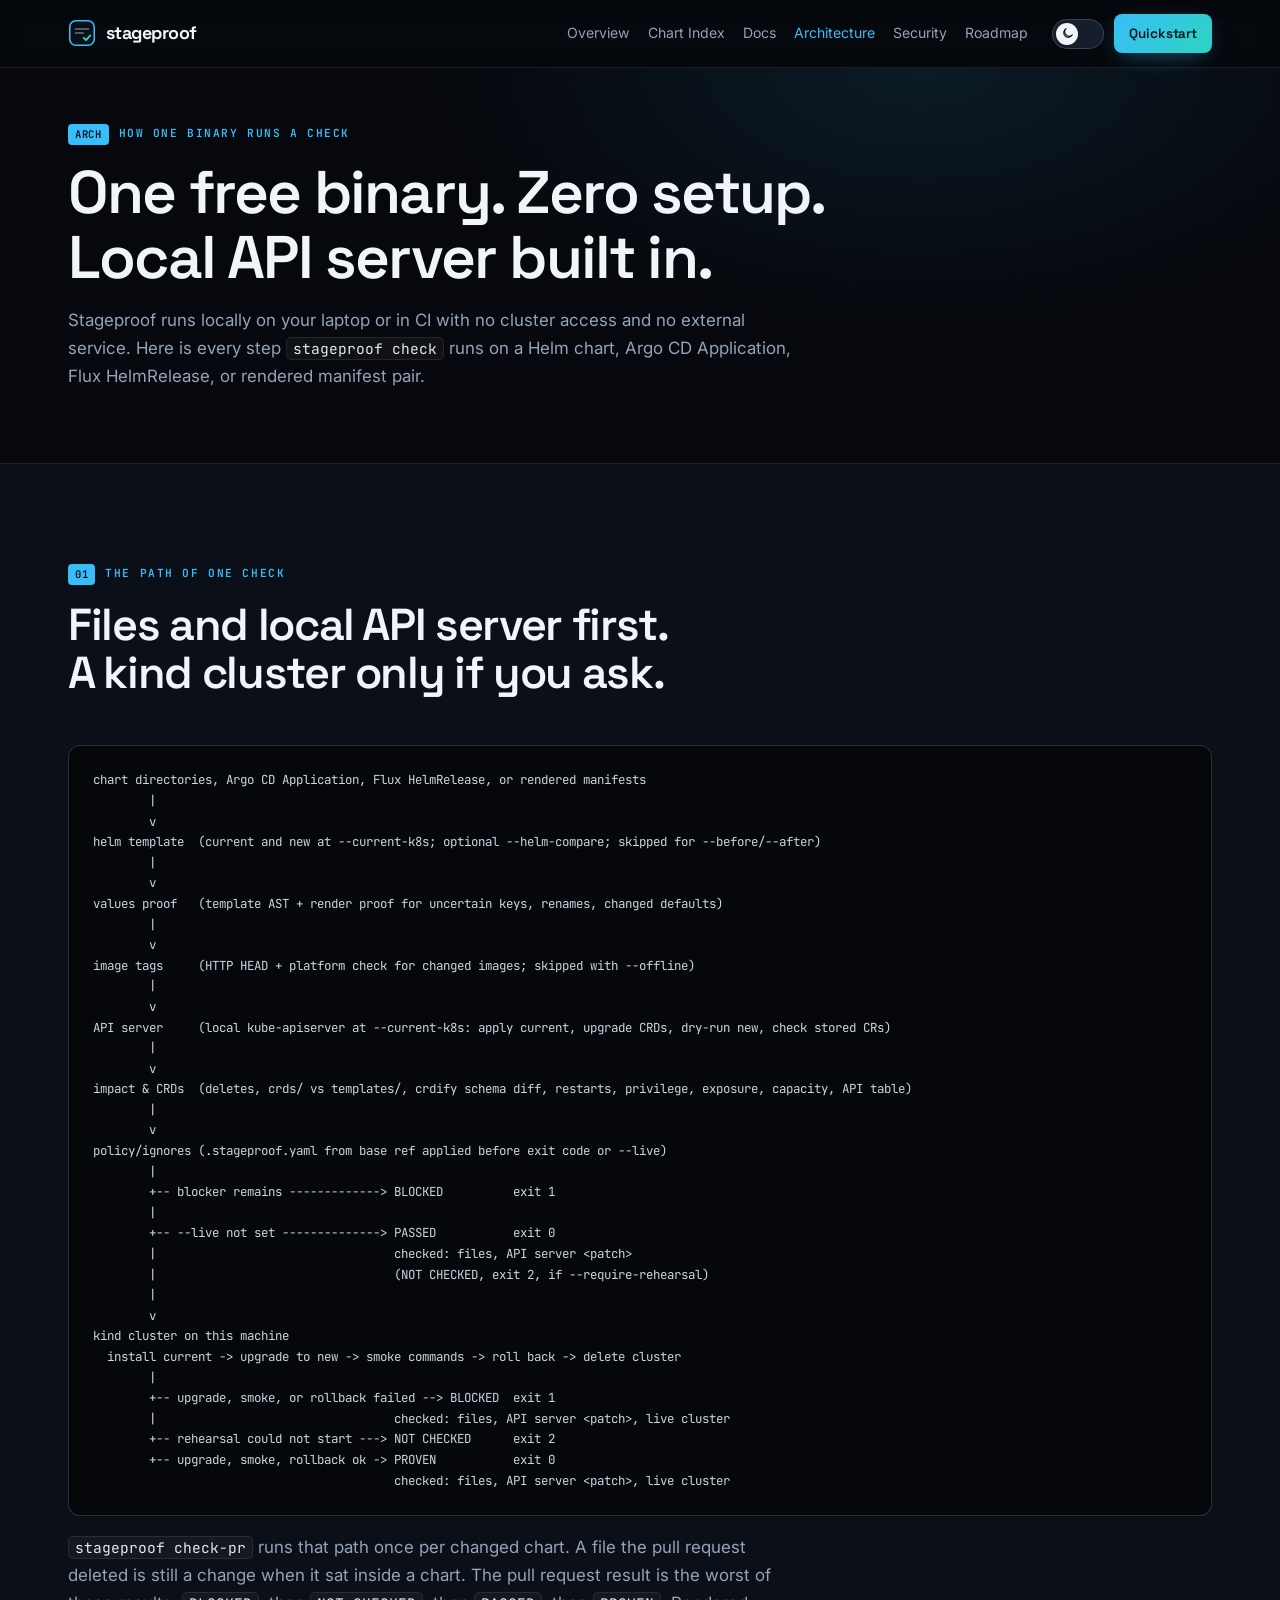
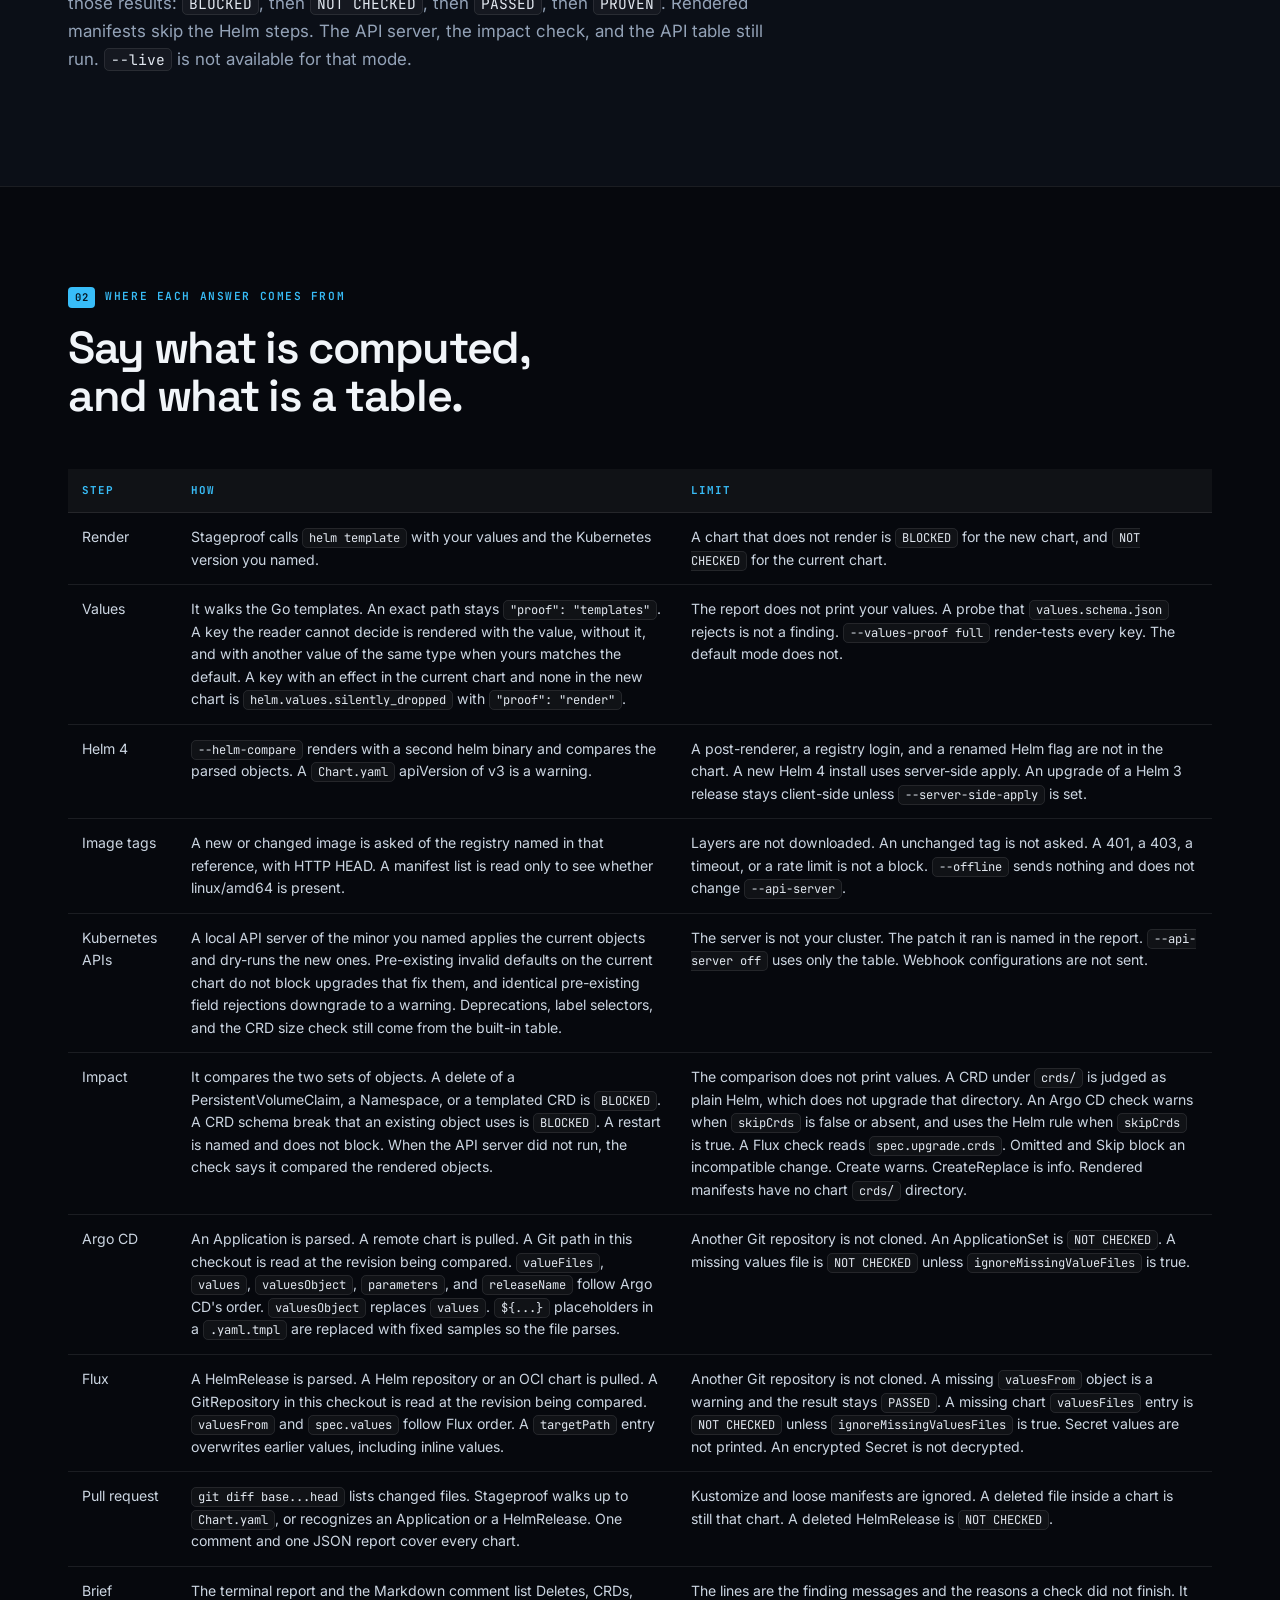
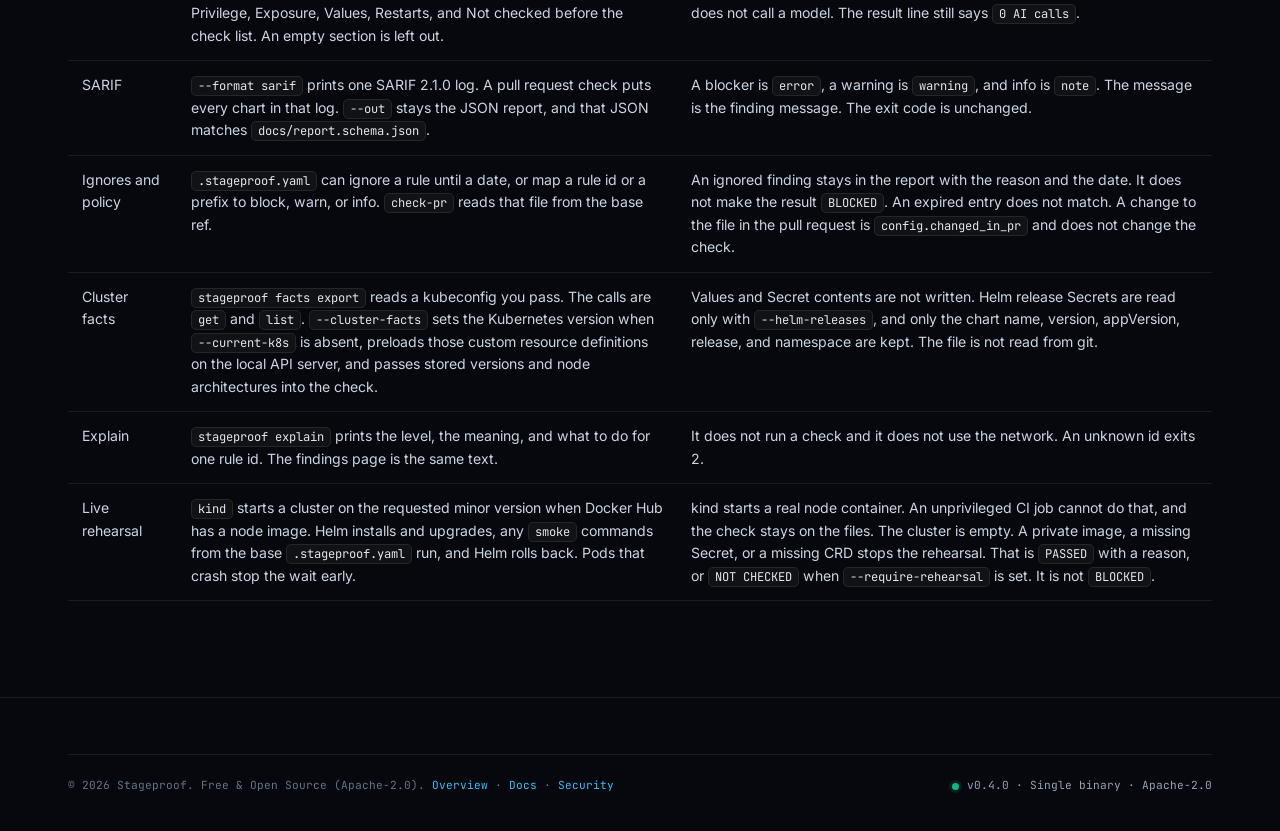
==== web/architecture.html @ c1d5deb3 "Rewrite README and website around single-binary zero-setup quickstart" ====
<!doctype html>
<html lang="en">
<head>
  <meta charset="utf-8" />
  <script>try{if(localStorage.getItem("stageproof-theme")==="light")document.documentElement.setAttribute("data-theme","light")}catch(e){}</script>
  <meta name="viewport" content="width=device-width, initial-scale=1" />
  <title>Architecture - Stageproof</title>
  <meta name="description" content="How the Stageproof CLI checks Helm charts, Argo CD Applications, Flux HelmReleases, and rendered Kubernetes manifests: render, values proof, image tags, local API server proof, impact diff, and optional kind rehearsal." />
  <meta name="theme-color" content="#06080D" />
  <link rel="icon" href="data:image/svg+xml,%3Csvg xmlns='http://www.w3.org/2000/svg' viewBox='0 0 32 32'%3E%3Crect width='32' height='32' rx='7' fill='%2306080D' stroke='%2338BDF8' stroke-width='2'/%3E%3Cpath d='M9 11h14M9 21h8' stroke='%2364748B' stroke-width='2' stroke-linecap='round'/%3E%3Cpath d='M18.5 21l2.5 2.5L25.5 18' fill='none' stroke='%232DD4BF' stroke-width='2.4' stroke-linecap='round' stroke-linejoin='round'/%3E%3C/svg%3E" />
  <link rel="preconnect" href="https://fonts.googleapis.com" />
  <link rel="preconnect" href="https://fonts.gstatic.com" crossorigin />
  <link href="https://fonts.googleapis.com/css2?family=Inter:wght@400;500;600;700&family=JetBrains+Mono:wght@400;500;600;700&family=Space+Grotesk:wght@500;600;700&display=swap" rel="stylesheet" />
  <link rel="stylesheet" href="assets/styles.css?v=19" />
  <script src="assets/app.js?v=19" defer></script>
</head>
<body>
  <a class="skip" href="#main">Skip to content</a>
  <header class="nav">
    <div class="wrap nav-inner">
      <a class="brand" href="index.html">
        <svg class="brand-mark" viewBox="0 0 32 32" fill="none" aria-hidden="true">
          <rect x="2" y="2" width="28" height="28" rx="7" fill="#0B0F17" stroke="#38BDF8" stroke-width="1.8"/>
          <path d="M8.5 11.5h15M8.5 16h9" stroke="#64748B" stroke-width="1.8" stroke-linecap="round"/>
          <path d="M18 21.5l2.6 2.6 4.9-5.3" stroke="#2DD4BF" stroke-width="2.2" stroke-linecap="round" stroke-linejoin="round"/>
        </svg>
        <span class="brand-word">stageproof</span>
      </a>
      <nav class="nav-links" id="nav-links" aria-label="Primary">
        <a href="index.html">Overview</a>
        <a href="https://stageproof.github.io/index/">Chart Index</a>
        <a href="docs.html">Docs</a>
        <a href="architecture.html" class="active">Architecture</a>
        <a href="security.html">Security</a>
        <a href="roadmap.html">Roadmap</a>
      </nav>
      <div class="nav-cta">
        <button class="theme-toggle" id="theme-toggle" type="button" aria-pressed="false" aria-label="Switch to light theme">
          <span class="theme-toggle-thumb" aria-hidden="true">
            <svg class="theme-icon-moon" viewBox="0 0 24 24" fill="none" stroke="currentColor" stroke-width="2" stroke-linecap="round" stroke-linejoin="round"><path d="M21 14.5A8.5 8.5 0 1 1 9.5 3 7 7 0 0 0 21 14.5z"/></svg>
            <svg class="theme-icon-sun" viewBox="0 0 24 24" fill="none" stroke="currentColor" stroke-width="2" stroke-linecap="round"><circle cx="12" cy="12" r="4"/><path d="M12 2v2M12 20v2M4.9 4.9l1.4 1.4M17.7 17.7l1.4 1.4M2 12h2M20 12h2M4.9 19.1l1.4-1.4M17.7 6.3l1.4-1.4"/></svg>
          </span>
        </button>
        <a class="btn btn-primary btn-sm" href="docs.html#first-check">Quickstart</a>
      </div>
      <button class="nav-toggle" id="nav-toggle" type="button" aria-expanded="false" aria-controls="nav-links" aria-label="Toggle navigation">Menu</button>
    </div>
  </header>

  <main id="main">
    <section class="sub-hero">
      <div class="wrap">
        <p class="kicker"><span class="kicker-num">ARCH</span> How one binary runs a check</p>
        <h1>One free binary. Zero setup. Local API server built in.</h1>
        <p class="sec-lede">Stageproof runs locally on your laptop or in CI with no cluster access and no external service. Here is every step <code>stageproof check</code> runs on a Helm chart, Argo CD Application, Flux HelmRelease, or rendered manifest pair.</p>
      </div>
    </section>

    <section class="sec sec-alt">
      <div class="wrap">
        <div class="sec-head">
          <p class="kicker"><span class="kicker-num">01</span> The path of one check</p>
          <h2>Files and local API server first. A kind cluster only if you ask.</h2>
        </div>
        <div class="diagram-box">
          <pre style="margin:0;font-family:var(--mono);font-size:0.78rem;line-height:1.65;color:var(--text-2);">chart directories, Argo CD Application, Flux HelmRelease, or rendered manifests
        |
        v
helm template  (current and new at --current-k8s; optional --helm-compare; skipped for --before/--after)
        |
        v
values proof   (template AST + render proof for uncertain keys, renames, changed defaults)
        |
        v
image tags     (HTTP HEAD + platform check for changed images; skipped with --offline)
        |
        v
API server     (local kube-apiserver at --current-k8s: apply current, upgrade CRDs, dry-run new, check stored CRs)
        |
        v
impact &amp; CRDs  (deletes, crds/ vs templates/, crdify schema diff, restarts, privilege, exposure, capacity, API table)
        |
        v
policy/ignores (.stageproof.yaml from base ref applied before exit code or --live)
        |
        +-- blocker remains -------------> BLOCKED          exit 1
        |
        +-- --live not set --------------> PASSED           exit 0
        |                                  checked: files, API server &lt;patch&gt;
        |                                  (NOT CHECKED, exit 2, if --require-rehearsal)
        |
        v
kind cluster on this machine
  install current -> upgrade to new -> smoke commands -> roll back -> delete cluster
        |
        +-- upgrade, smoke, or rollback failed --> BLOCKED  exit 1
        |                                  checked: files, API server &lt;patch&gt;, live cluster
        +-- rehearsal could not start ---> NOT CHECKED      exit 2
        +-- upgrade, smoke, rollback ok -> PROVEN           exit 0
                                           checked: files, API server &lt;patch&gt;, live cluster</pre>
        </div>
        <p class="sec-lede" style="margin-top:18px;"><code>stageproof check-pr</code> runs that path once per changed chart. A file the pull request deleted is still a change when it sat inside a chart. The pull request result is the worst of those results: <code>BLOCKED</code>, then <code>NOT CHECKED</code>, then <code>PASSED</code>, then <code>PROVEN</code>. Rendered manifests skip the Helm steps. The API server, the impact check, and the API table still run. <code>--live</code> is not available for that mode.</p>
      </div>
    </section>

    <section class="sec">
      <div class="wrap">
        <div class="sec-head">
          <p class="kicker"><span class="kicker-num">02</span> Where each answer comes from</p>
          <h2>Say what is computed, and what is a table.</h2>
        </div>
        <table class="spec-table">
          <thead>
            <tr><th>Step</th><th>How</th><th>Limit</th></tr>
          </thead>
          <tbody>
            <tr>
              <td>Render</td>
              <td>Stageproof calls <code>helm template</code> with your values and the Kubernetes version you named.</td>
              <td>A chart that does not render is <code>BLOCKED</code> for the new chart, and <code>NOT CHECKED</code> for the current chart.</td>
            </tr>
            <tr>
              <td>Values</td>
              <td>It walks the Go templates. An exact path stays <code>"proof": "templates"</code>. A key the reader cannot decide is rendered with the value, without it, and with another value of the same type when yours matches the default. A key with an effect in the current chart and none in the new chart is <code>helm.values.silently_dropped</code> with <code>"proof": "render"</code>.</td>
              <td>The report does not print your values. A probe that <code>values.schema.json</code> rejects is not a finding. <code>--values-proof full</code> render-tests every key. The default mode does not.</td>
            </tr>
            <tr>
              <td>Helm 4</td>
              <td><code>--helm-compare</code> renders with a second helm binary and compares the parsed objects. A <code>Chart.yaml</code> apiVersion of v3 is a warning.</td>
              <td>A post-renderer, a registry login, and a renamed Helm flag are not in the chart. A new Helm 4 install uses server-side apply. An upgrade of a Helm 3 release stays client-side unless <code>--server-side-apply</code> is set.</td>
            </tr>
            <tr>
              <td>Image tags</td>
              <td>A new or changed image is asked of the registry named in that reference, with HTTP HEAD. A manifest list is read only to see whether linux/amd64 is present.</td>
              <td>Layers are not downloaded. An unchanged tag is not asked. A 401, a 403, a timeout, or a rate limit is not a block. <code>--offline</code> sends nothing and does not change <code>--api-server</code>.</td>
            </tr>
            <tr>
              <td>Kubernetes APIs</td>
              <td>A local API server of the minor you named applies the current objects and dry-runs the new ones. Pre-existing invalid defaults on the current chart do not block upgrades that fix them, and identical pre-existing field rejections downgrade to a warning. Deprecations, label selectors, and the CRD size check still come from the built-in table.</td>
              <td>The server is not your cluster. The patch it ran is named in the report. <code>--api-server off</code> uses only the table. Webhook configurations are not sent.</td>
            </tr>
            <tr>
              <td>Impact</td>
              <td>It compares the two sets of objects. A delete of a PersistentVolumeClaim, a Namespace, or a templated CRD is <code>BLOCKED</code>. A CRD schema break that an existing object uses is <code>BLOCKED</code>. A restart is named and does not block. When the API server did not run, the check says it compared the rendered objects.</td>
              <td>The comparison does not print values. A CRD under <code>crds/</code> is judged as plain Helm, which does not upgrade that directory. An Argo CD check warns when <code>skipCrds</code> is false or absent, and uses the Helm rule when <code>skipCrds</code> is true. A Flux check reads <code>spec.upgrade.crds</code>. Omitted and Skip block an incompatible change. Create warns. CreateReplace is info. Rendered manifests have no chart <code>crds/</code> directory.</td>
            </tr>
            <tr>
              <td>Argo CD</td>
              <td>An Application is parsed. A remote chart is pulled. A Git path in this checkout is read at the revision being compared. <code>valueFiles</code>, <code>values</code>, <code>valuesObject</code>, <code>parameters</code>, and <code>releaseName</code> follow Argo CD's order. <code>valuesObject</code> replaces <code>values</code>. <code>${...}</code> placeholders in a <code>.yaml.tmpl</code> are replaced with fixed samples so the file parses.</td>
              <td>Another Git repository is not cloned. An ApplicationSet is <code>NOT CHECKED</code>. A missing values file is <code>NOT CHECKED</code> unless <code>ignoreMissingValueFiles</code> is true.</td>
            </tr>
            <tr>
              <td>Flux</td>
              <td>A HelmRelease is parsed. A Helm repository or an OCI chart is pulled. A GitRepository in this checkout is read at the revision being compared. <code>valuesFrom</code> and <code>spec.values</code> follow Flux order. A <code>targetPath</code> entry overwrites earlier values, including inline values.</td>
              <td>Another Git repository is not cloned. A missing <code>valuesFrom</code> object is a warning and the result stays <code>PASSED</code>. A missing chart <code>valuesFiles</code> entry is <code>NOT CHECKED</code> unless <code>ignoreMissingValuesFiles</code> is true. Secret values are not printed. An encrypted Secret is not decrypted.</td>
            </tr>
            <tr>
              <td>Pull request</td>
              <td><code>git diff base...head</code> lists changed files. Stageproof walks up to <code>Chart.yaml</code>, or recognizes an Application or a HelmRelease. One comment and one JSON report cover every chart.</td>
              <td>Kustomize and loose manifests are ignored. A deleted file inside a chart is still that chart. A deleted HelmRelease is <code>NOT CHECKED</code>.</td>
            </tr>
            <tr>
              <td>Brief</td>
              <td>The terminal report and the Markdown comment list Deletes, CRDs, Privilege, Exposure, Values, Restarts, and Not checked before the check list. An empty section is left out.</td>
              <td>The lines are the finding messages and the reasons a check did not finish. It does not call a model. The result line still says <code>0 AI calls</code>.</td>
            </tr>
            <tr>
              <td>SARIF</td>
              <td><code>--format sarif</code> prints one SARIF 2.1.0 log. A pull request check puts every chart in that log. <code>--out</code> stays the JSON report, and that JSON matches <code>docs/report.schema.json</code>.</td>
              <td>A blocker is <code>error</code>, a warning is <code>warning</code>, and info is <code>note</code>. The message is the finding message. The exit code is unchanged.</td>
            </tr>
            <tr>
              <td>Ignores and policy</td>
              <td><code>.stageproof.yaml</code> can ignore a rule until a date, or map a rule id or a prefix to block, warn, or info. <code>check-pr</code> reads that file from the base ref.</td>
              <td>An ignored finding stays in the report with the reason and the date. It does not make the result <code>BLOCKED</code>. An expired entry does not match. A change to the file in the pull request is <code>config.changed_in_pr</code> and does not change the check.</td>
            </tr>
            <tr>
              <td>Cluster facts</td>
              <td><code>stageproof facts export</code> reads a kubeconfig you pass. The calls are <code>get</code> and <code>list</code>. <code>--cluster-facts</code> sets the Kubernetes version when <code>--current-k8s</code> is absent, preloads those custom resource definitions on the local API server, and passes stored versions and node architectures into the check.</td>
              <td>Values and Secret contents are not written. Helm release Secrets are read only with <code>--helm-releases</code>, and only the chart name, version, appVersion, release, and namespace are kept. The file is not read from git.</td>
            </tr>
            <tr>
              <td>Explain</td>
              <td><code>stageproof explain</code> prints the level, the meaning, and what to do for one rule id. The findings page is the same text.</td>
              <td>It does not run a check and it does not use the network. An unknown id exits 2.</td>
            </tr>
            <tr>
              <td>Live rehearsal</td>
              <td><code>kind</code> starts a cluster on the requested minor version when Docker Hub has a node image. Helm installs and upgrades, any <code>smoke</code> commands from the base <code>.stageproof.yaml</code> run, and Helm rolls back. Pods that crash stop the wait early.</td>
              <td>kind starts a real node container. An unprivileged CI job cannot do that, and the check stays on the files. The cluster is empty. A private image, a missing Secret, or a missing CRD stops the rehearsal. That is <code>PASSED</code> with a reason, or <code>NOT CHECKED</code> when <code>--require-rehearsal</code> is set. It is not <code>BLOCKED</code>.</td>
            </tr>
          </tbody>
        </table>
      </div>
    </section>

  </main>

  <footer class="footer">
    <div class="wrap">
      <div class="footer-bottom">
        <span>© 2026 Stageproof. Free &amp; Open Source (Apache-2.0). <a href="index.html" style="color:var(--accent);">Overview</a> · <a href="docs.html" style="color:var(--accent);">Docs</a> · <a href="security.html" style="color:var(--accent);">Security</a></span>
        <span class="status-pill"><span class="dot-live"></span>v0.4.0 · Single binary · Apache-2.0</span>
      </div>
    </div>
  </footer>
</body>
</html>
---- web/assets/styles.css ----
/* ==========================================================================
   Stageproof design system
   Zero dependencies. High contrast. Immediate initial paint (no opacity:0 trap).
   ========================================================================== */

:root {
  color-scheme: dark;
  --bg:           #06080D;
  --bg-elev:      #0B0F17;
  --surface:      #101622;
  --surface-2:    #161E2E;
  --term-bg:      #05070B;
  --nav-bg:       rgba(6, 8, 13, 0.88);

  --border:       rgba(255, 255, 255, 0.085);
  --border-hi:    rgba(255, 255, 255, 0.16);
  --border-cyan:  rgba(56, 189, 248, 0.38);
  --hover:        rgba(255, 255, 255, 0.03);
  --hover-strong: rgba(255, 255, 255, 0.08);
  --chip-bg:      rgba(255, 255, 255, 0.04);

  --text:         #F1F5F9;
  --text-2:       #CBD5E1;
  --muted:        #94A3B8;
  --dim:          #64748B;
  --code-fg:      #E2E8F0;
  --code-soft:    #CBD5E1;
  --pass-text:    #A7F3D0;
  --fail-text:    #FDA4AF;
  --patch-bg:     #04090A;
  --patch-fg:     #D1FAE5;
  --grad-a:       #E2E8F0;
  --hero-line:    rgba(255, 255, 255, 0.025);
  --paid-end:     #101622;
  --dot:          #263142;
  --scroll:       rgba(255, 255, 255, 0.14);

  --accent:       #38BDF8;
  --accent-2:     #2DD4BF;
  --accent-ink:   #04131D;
  --pill-fg:      #7DD3FC;

  /* Semantic verdicts only */
  --ok:           #10B981;
  --ok-bg:        rgba(16, 185, 129, 0.12);
  --ok-bd:        rgba(16, 185, 129, 0.34);

  --warn:         #F59E0B;
  --warn-bg:      rgba(245, 158, 11, 0.12);
  --warn-bd:      rgba(245, 158, 11, 0.34);

  --bad:          #F43F5E;
  --bad-bg:       rgba(244, 63, 94, 0.12);
  --bad-bd:       rgba(244, 63, 94, 0.36);

  --slate:        #94A3B8;
  --slate-bg:     rgba(148, 163, 184, 0.12);
  --slate-bd:     rgba(148, 163, 184, 0.30);

  --max:          1200px;
  --nav-h:        68px;
  --radius:       12px;
  --radius-sm:    8px;

  --sans: "Space Grotesk", "Inter", ui-sans-serif, system-ui, -apple-system, "Segoe UI", Roboto, sans-serif;
  --body: "Inter", ui-sans-serif, system-ui, -apple-system, "Segoe UI", Roboto, sans-serif;
  --mono: "JetBrains Mono", ui-monospace, SFMono-Regular, Menlo, Monaco, Consolas, monospace;
}

[data-theme="light"] {
  color-scheme: light;
  --bg:           #F4F6F8;
  --bg-elev:      #FFFFFF;
  --surface:      #FFFFFF;
  --surface-2:    #EEF2F6;
  --term-bg:      #F8FAFC;
  --nav-bg:       rgba(255, 255, 255, 0.9);

  --border:       rgba(15, 23, 42, 0.1);
  --border-hi:    rgba(15, 23, 42, 0.16);
  --border-cyan:  rgba(3, 105, 161, 0.4);
  --hover:        rgba(15, 23, 42, 0.04);
  --hover-strong: rgba(15, 23, 42, 0.08);
  --chip-bg:      rgba(15, 23, 42, 0.04);

  --text:         #0F172A;
  --text-2:       #1E293B;
  --muted:        #475569;
  --dim:          #64748B;
  --code-fg:      #0F172A;
  --code-soft:    #334155;
  --pass-text:    #047857;
  --fail-text:    #BE123C;
  --patch-bg:     #F0FDFA;
  --patch-fg:     #134E4A;
  --grad-a:       #0F172A;
  --hero-line:    rgba(15, 23, 42, 0.06);
  --paid-end:     #FFFFFF;
  --dot:          #CBD5E1;
  --scroll:       rgba(15, 23, 42, 0.22);

  --accent:       #0369A1;
  --accent-2:     #0F766E;
  --accent-ink:   #FFFFFF;
  --pill-fg:      #0369A1;

  --ok:           #047857;
  --ok-bg:        rgba(4, 120, 87, 0.1);
  --ok-bd:        rgba(4, 120, 87, 0.28);
  --warn:         #B45309;
  --warn-bg:      rgba(180, 83, 9, 0.1);
  --warn-bd:      rgba(180, 83, 9, 0.3);
  --bad:          #BE123C;
  --bad-bg:       rgba(190, 18, 60, 0.08);
  --bad-bd:       rgba(190, 18, 60, 0.28);
  --slate:        #475569;
  --slate-bg:     rgba(71, 85, 105, 0.08);
  --slate-bd:     rgba(71, 85, 105, 0.22);
}

*, *::before, *::after { box-sizing: border-box; }
html { scroll-behavior: smooth; overflow-x: clip; }
body {
  margin: 0;
  background: var(--bg);
  color: var(--text);
  font-family: var(--body);
  font-size: 16px;
  line-height: 1.6;
  -webkit-font-smoothing: antialiased;
  text-rendering: optimizeLegibility;
  overflow-x: clip;
}

img, svg { display: block; max-width: 100%; }
a { color: inherit; text-decoration: none; }
button, input, select { font: inherit; color: inherit; }
::selection { background: var(--accent); color: var(--accent-ink); }

.wrap { width: 100%; max-width: var(--max); margin: 0 auto; padding: 0 28px; }
section[id], div[id], button, a, input, select, [tabindex] { scroll-margin-top: calc(var(--nav-h) + 24px); }

.skip {
  position: fixed; top: -100px; left: 16px; z-index: 200;
  background: var(--accent); color: var(--accent-ink);
  padding: 10px 16px; border-radius: 8px; font-weight: 600;
}
.skip:focus { top: 14px; }

h1, h2, h3, h4 {
  margin: 0;
  font-family: var(--sans);
  font-weight: 600;
  letter-spacing: -0.03em;
  line-height: 1.08;
}
h1 { font-size: clamp(2.45rem, 4.7vw, 3.85rem); text-wrap: balance; }
h2 { font-size: clamp(1.9rem, 3.5vw, 2.85rem); text-wrap: balance; }
h3 { font-size: 1.15rem; letter-spacing: -0.02em; line-height: 1.3; }
p { margin: 0 0 1rem; }

/* No ligatures in code: "--flag" must not render as a long dash, "->" not as an arrow. */
code, pre, kbd { font-variant-ligatures: none; font-feature-settings: "liga" 0, "calt" 0; }

code {
  font-family: var(--mono);
  font-size: 0.86em;
  background: var(--chip-bg);
  border: 1px solid var(--border);
  padding: 1px 6px;
  border-radius: 5px;
  color: var(--code-fg);
}

/* ---------------- Buttons ---------------- */
.btn {
  display: inline-flex; align-items: center; justify-content: center; gap: 8px;
  padding: 12px 20px; border-radius: var(--radius-sm);
  font-family: var(--sans); font-weight: 600; font-size: 0.92rem; letter-spacing: -0.01em;
  border: 1px solid transparent; cursor: pointer;
  transition: transform 0.15s ease, background 0.15s ease, border-color 0.15s ease, box-shadow 0.15s ease;
}
.btn:active { transform: translateY(0); }
.btn:focus-visible { outline: 2px solid var(--accent); outline-offset: 2px; }

.btn-primary {
  background: linear-gradient(135deg, var(--accent), var(--accent-2));
  color: var(--accent-ink);
  box-shadow: 0 6px 24px -8px rgba(56, 189, 248, 0.55);
}
.btn-primary:hover { transform: translateY(-1px); filter: brightness(1.07); }

.btn-ghost {
  background: var(--hover);
  color: var(--text);
  border-color: var(--border-hi);
}
.btn-ghost:hover { background: var(--hover-strong); border-color: var(--border-hi); transform: translateY(-1px); }

.btn-sm { padding: 8px 14px; font-size: 0.84rem; }
.btn-block { width: 100%; }

/* ---------------- Nav ---------------- */
.nav {
  position: sticky; top: 0; z-index: 100; height: var(--nav-h);
  background: var(--nav-bg);
  backdrop-filter: blur(14px);
  -webkit-backdrop-filter: blur(14px);
  border-bottom: 1px solid var(--border);
}
.nav-inner { height: 100%; display: flex; align-items: center; gap: 16px; min-width: 0; flex-wrap: nowrap; }
.brand { display: inline-flex; align-items: center; gap: 10px; flex-shrink: 0; }
.brand-mark { width: 28px; height: 28px; }
.brand-word { font-family: var(--sans); font-weight: 700; font-size: 1.12rem; letter-spacing: -0.03em; }
.brand-pill {
  font-family: var(--mono); font-size: 0.62rem; letter-spacing: 0.08em; text-transform: uppercase;
  color: var(--accent); background: rgba(56, 189, 248, 0.1); border: 1px solid rgba(56, 189, 248, 0.28);
  padding: 2px 8px; border-radius: 999px;
}

.nav-links { display: flex; align-items: center; gap: 18px; margin-left: auto; min-width: 0; }
.nav-links a { font-size: 0.88rem; color: var(--muted); transition: color 0.15s ease; white-space: nowrap; }
.nav-links a:hover, .nav-links a.active { color: var(--text); }
.nav-links a.active { color: var(--accent); }
.nav-cta { display: flex; align-items: center; gap: 10px; flex-shrink: 0; margin-left: 8px; }
.nav-cta .btn { white-space: nowrap; }

.theme-toggle {
  width: 52px; height: 30px; padding: 0; flex-shrink: 0;
  border-radius: 999px; border: 1px solid var(--border-hi);
  background: var(--surface-2); position: relative; cursor: pointer;
}
.theme-toggle:focus-visible { outline: 2px solid var(--accent); outline-offset: 2px; }
.theme-toggle-thumb {
  position: absolute; top: 3px; left: 3px; width: 22px; height: 22px;
  border-radius: 50%; background: var(--text); color: var(--bg);
  display: grid; place-items: center;
  transition: transform 0.2s ease;
}
[data-theme="light"] .theme-toggle-thumb { transform: translateX(22px); }
.theme-toggle svg { width: 13px; height: 13px; }
.theme-toggle .theme-icon-moon { display: block; }
.theme-toggle .theme-icon-sun { display: none; }
[data-theme="light"] .theme-toggle .theme-icon-moon { display: none; }
[data-theme="light"] .theme-toggle .theme-icon-sun { display: block; }

.nav-toggle {
  display: none; margin-left: auto; background: transparent; border: 1px solid var(--border-hi);
  color: var(--text); border-radius: 8px; padding: 7px 10px; cursor: pointer;
}

/* ---------------- Section Layout ---------------- */
.sec { padding: 96px 0; border-top: 1px solid var(--border); position: relative; overflow-x: clip; }
.sec-alt { background: var(--bg-elev); }
.sec-head { max-width: 780px; margin-bottom: 48px; }
.kicker {
  display: inline-flex; align-items: center; gap: 10px;
  font-family: var(--mono); font-size: 0.7rem; font-weight: 600;
  letter-spacing: 0.14em; text-transform: uppercase; color: var(--accent);
  margin-bottom: 16px;
}
.kicker-num {
  color: var(--accent-ink); background: var(--accent);
  padding: 2px 7px; border-radius: 4px; font-size: 0.66rem; letter-spacing: 0.06em;
}
.sec-lede {
  margin-top: 16px; font-size: 1.06rem; color: var(--muted); line-height: 1.65; max-width: 66ch;
}

/* ---------------- Hero ---------------- */
.hero {
  position: relative;
  padding: 56px 0 72px;
  overflow: hidden;
  background:
    radial-gradient(960px 540px at 78% 12%, rgba(56, 189, 248, 0.11), transparent 62%),
    radial-gradient(640px 420px at 14% 80%, rgba(45, 212, 191, 0.06), transparent 60%),
    var(--bg);
}
.hero-grid {
  position: absolute; inset: 0; pointer-events: none;
  background-image:
    linear-gradient(to right, var(--hero-line) 1px, transparent 1px),
    linear-gradient(to bottom, var(--hero-line) 1px, transparent 1px);
  background-size: 64px 64px;
  mask-image: radial-gradient(ellipse 92% 76% at 50% 25%, #000 35%, transparent 82%);
  -webkit-mask-image: radial-gradient(ellipse 92% 76% at 50% 25%, #000 35%, transparent 82%);
}
.hero-inner {
  position: relative;
  display: grid;
  grid-template-columns: minmax(0, 1.02fr) minmax(0, 0.98fr);
  gap: 44px;
  align-items: start;
}
.hero-copy,
.proof-card,
.sim-panel,
.sim-inspector,
.evidence-card,
.ev-body,
.ci-shell,
.ci-body,
.compare-card,
.pain-card,
.lie-card,
.flow-step,
.vcard,
.plan,
.form-card,
.form-success,
.doc-card,
.diagram-box {
  min-width: 0;
  max-width: 100%;
}
pre { max-width: 100%; overflow-x: auto; }

.eyebrow-row { display: flex; flex-wrap: wrap; gap: 8px; margin-bottom: 22px; }
.pill {
  font-family: var(--mono); font-size: 0.68rem; letter-spacing: 0.06em; text-transform: uppercase;
  padding: 4px 10px; border-radius: 999px; border: 1px solid var(--border-hi); color: var(--text-2);
  background: var(--hover);
}
.pill-accent {
  background: rgba(56, 189, 248, 0.13); border-color: var(--border-cyan); color: var(--pill-fg);
}

.hero-copy h1 { margin-bottom: 20px; }
.hero-copy h1 .accent-grad {
  background: linear-gradient(120deg, var(--grad-a) 0%, var(--accent) 55%, var(--accent-2) 100%);
  -webkit-background-clip: text; background-clip: text; color: transparent;
}
.hero-lede {
  font-size: 1.08rem; color: var(--text-2); line-height: 1.66; max-width: 56ch; margin-bottom: 26px;
}

.hero-actions { display: flex; flex-wrap: wrap; gap: 12px; margin-bottom: 24px; }

.install-box {
  background: var(--term-bg); border: 1px solid var(--border-hi); border-radius: var(--radius);
  overflow: hidden; max-width: 540px; width: 100%;
}
.install-tabs {
  display: flex; border-bottom: 1px solid var(--border); background: var(--chip-bg);
  overflow-x: auto;
}
.install-tab {
  background: transparent; border: 0; border-bottom: 2px solid transparent;
  padding: 8px 14px; font-family: var(--mono); font-size: 0.7rem; color: var(--muted);
  cursor: pointer; white-space: nowrap; transition: color 0.15s ease, border-color 0.15s ease;
}
.install-tab:hover { color: var(--text); }
.install-tab.is-active { color: var(--accent); border-bottom-color: var(--accent); background: rgba(56, 189, 248, 0.05); }

.install-cmd {
  display: flex; align-items: center; gap: 10px; padding: 13px 14px;
  font-family: var(--mono); font-size: 0.78rem; min-width: 0;
}
.prompt { color: var(--accent-2); user-select: none; }
.install-cmd code {
  background: none; border: 0; padding: 0; color: var(--text);
  white-space: nowrap; overflow: hidden; text-overflow: ellipsis; flex: 1; min-width: 0;
}
.copy-btn {
  flex-shrink: 0; background: var(--chip-bg); border: 1px solid var(--border-hi);
  color: var(--text-2); border-radius: 6px; padding: 4px 10px;
  font-family: var(--mono); font-size: 0.65rem; text-transform: uppercase; letter-spacing: 0.06em;
  cursor: pointer; transition: border-color 0.15s ease, color 0.15s ease;
}
.copy-btn:hover { border-color: var(--accent); color: var(--accent); }

.hero-sub {
  margin-top: 14px; font-family: var(--mono); font-size: 0.72rem; color: var(--muted);
  display: flex; flex-wrap: wrap; gap: 8px 16px;
}

/* ---------------- Interactive Hero Proof Terminal ---------------- */
.proof-card {
  background: var(--surface); border: 1px solid var(--border-hi); border-radius: 14px;
  overflow: hidden; box-shadow: 0 32px 80px -32px rgba(0, 0, 0, 0.9);
}
.proof-header {
  display: flex; align-items: center; justify-content: space-between; gap: 12px;
  padding: 12px 16px; background: var(--chip-bg); border-bottom: 1px solid var(--border);
}
.win-dots { display: flex; gap: 6px; }
.win-dots i { width: 9px; height: 9px; border-radius: 50%; background: var(--dot); display: block; }
.proof-label { font-family: var(--mono); font-size: 0.68rem; color: var(--muted); }
.term-raw {
  margin: 0;
  padding: 16px 18px 8px;
  font-family: var(--mono);
  font-size: 0.75rem;
  line-height: 1.55;
  color: var(--text-2);
  white-space: pre;
  overflow-x: auto;
}
.term-raw[hidden] { display: none; }
.scenario-tabs {
  display: grid; grid-template-columns: repeat(3, 1fr); gap: 6px;
  padding: 10px 12px; background: var(--bg-elev); border-bottom: 1px solid var(--border);
}
.scenario-btn {
  background: transparent; border: 1px solid var(--border); border-radius: 8px;
  padding: 8px 10px; text-align: left; cursor: pointer;
  transition: border-color 0.15s ease, background 0.15s ease;
}
.scenario-btn:hover { border-color: var(--border-hi); background: var(--hover); }
.scenario-btn.is-active {
  border-color: var(--border-cyan); background: rgba(56, 189, 248, 0.08);
}
.sc-eco { display: block; font-family: var(--mono); font-size: 0.62rem; text-transform: uppercase; letter-spacing: 0.08em; color: var(--accent); }
.sc-name { display: block; font-size: 0.78rem; font-weight: 600; color: var(--text); margin-top: 2px; white-space: nowrap; overflow: hidden; text-overflow: ellipsis; }

.term-body {
  padding: 16px 18px; background: var(--term-bg); font-family: var(--mono); font-size: 0.74rem; line-height: 1.75;
}
.term-cmd-line { color: var(--text); word-break: break-all; margin-bottom: 10px; }
.term-cmd-line .c-flag { color: var(--accent); }
.term-meta {
  display: flex; flex-wrap: wrap; gap: 8px 14px; font-size: 0.68rem; color: var(--muted);
  padding-bottom: 12px; margin-bottom: 12px; border-bottom: 1px solid var(--border);
}
.term-checks { display: flex; flex-direction: column; gap: 7px; }
.tcheck {
  display: grid; grid-template-columns: 16px 168px minmax(0, 1fr); gap: 10px; align-items: baseline;
}
.tcheck .sym { font-weight: 700; }
.sym.ok { color: var(--ok); }
.sym.warn { color: var(--warn); }
.sym.bad { color: var(--bad); }
.tcheck .ck-name { color: var(--text-2); }
.tcheck .ck-detail { color: var(--muted); }
.tcheck.is-fail .ck-detail { color: var(--fail-text); }
.tcheck.is-pass .ck-detail { color: var(--pass-text); }

.term-verdict {
  margin-top: 14px; padding-top: 12px; border-top: 1px solid var(--border);
  display: flex; flex-wrap: wrap; align-items: center; justify-content: space-between; gap: 10px;
}
.verdict-badge {
  display: inline-flex; align-items: center; gap: 6px;
  font-family: var(--mono); font-size: 0.68rem; font-weight: 700; letter-spacing: 0.08em;
  text-transform: uppercase; padding: 4px 10px; border-radius: 5px;
}
.verdict-badge.ok   { background: var(--ok-bg); color: var(--ok); border: 1px solid var(--ok-bd); }
.verdict-badge.warn { background: var(--warn-bg); color: var(--warn); border: 1px solid var(--warn-bd); }
.verdict-badge.bad  { background: var(--bad-bg); color: var(--bad); border: 1px solid var(--bad-bd); }
.verdict-badge.slate { background: var(--slate-bg); color: var(--slate); border: 1px solid var(--slate-bd); }

.verdict-note { font-size: 0.72rem; color: var(--muted); }

.fix-toggle-row {
  margin-top: 12px; display: flex; align-items: center; justify-content: space-between; gap: 10px;
  padding: 10px 12px; border-radius: 8px;
  background: rgba(56, 189, 248, 0.06); border: 1px dashed rgba(56, 189, 248, 0.32);
}
.fix-toggle-copy { font-size: 0.72rem; color: var(--text-2); }
.fix-toggle-copy strong { color: var(--accent); font-weight: 600; }
.fix-patch-box {
  margin-top: 10px; padding: 12px; border-radius: 8px;
  background: var(--patch-bg); border: 1px solid var(--ok-bd);
  font-family: var(--mono); font-size: 0.7rem; line-height: 1.6; color: var(--patch-fg);
  overflow-x: auto; white-space: pre-wrap;
}
.fix-patch-box .diff-del { color: #FDA4AF; }
.fix-patch-box .diff-add { color: #6EE7B7; }

/* ---------------- Lie vs Reality Diff Split ---------------- */
.lie-grid {
  display: grid; grid-template-columns: 1fr 1fr; gap: 20px; align-items: stretch;
}
.lie-card {
  background: var(--surface); border: 1px solid var(--border); border-radius: var(--radius);
  overflow: hidden; display: flex; flex-direction: column;
}
.lie-card.is-bad { border-color: var(--warn-bd); }
.lie-card.is-good { border-color: var(--border-cyan); }
.lie-head {
  display: flex; align-items: center; justify-content: space-between; gap: 10px;
  padding: 12px 16px; background: var(--bg-elev); border-bottom: 1px solid var(--border);
  font-family: var(--mono); font-size: 0.74rem;
}
.lie-code {
  margin: 0; padding: 16px; background: var(--term-bg);
  font-family: var(--mono); font-size: 0.72rem; line-height: 1.65; color: var(--text-2);
  overflow-x: auto; flex: 1; white-space: pre-wrap; word-break: break-word;
}
.lie-foot {
  padding: 12px 16px; border-top: 1px solid var(--border); font-size: 0.86rem; color: var(--muted);
}

/* ---------------- Zero-Config Git-Diff Detection ---------------- */
.detect-grid {
  display: grid; grid-template-columns: repeat(3, 1fr); gap: 18px; margin-bottom: 22px;
}
.detect-card {
  background: var(--surface); border: 1px solid var(--border); border-radius: var(--radius);
  padding: 22px; display: flex; flex-direction: column; gap: 10px; min-width: 0;
}
.detect-top {
  display: flex; flex-wrap: wrap; align-items: center; justify-content: space-between; gap: 8px;
  padding-bottom: 10px; border-bottom: 1px solid var(--border);
}
.detect-tag {
  font-family: var(--mono); font-size: 0.66rem; font-weight: 700; letter-spacing: 0.08em;
  text-transform: uppercase; color: var(--accent);
}
.detect-card p { margin: 0; font-size: 0.9rem; color: var(--muted); line-height: 1.58; }

.agnostic-bar {
  padding: 20px 24px; border-radius: var(--radius);
  background: var(--surface-2); border: 1px solid var(--border-hi);
  display: flex; flex-wrap: wrap; align-items: center; justify-content: space-between; gap: 18px;
}
.agnostic-copy { max-width: 64ch; }
.agnostic-copy strong { display: block; font-family: var(--sans); font-size: 1.02rem; margin-bottom: 4px; color: var(--text); }
.agnostic-copy p { margin: 0; font-size: 0.88rem; color: var(--muted); line-height: 1.55; }
.agnostic-pills { display: flex; flex-wrap: wrap; gap: 8px; }

/* ---------------- 3-Step Deterministic + Opt-In AI Flow ---------------- */
.flow3 {
  display: grid; grid-template-columns: repeat(3, 1fr); gap: 18px; margin-bottom: 28px;
}
.flow-step {
  background: var(--surface); border: 1px solid var(--border); border-radius: var(--radius);
  padding: 22px; display: flex; flex-direction: column; gap: 10px;
}
.flow-n {
  font-family: var(--mono); font-size: 0.68rem; font-weight: 700; color: var(--accent);
  letter-spacing: 0.08em; text-transform: uppercase;
}
.flow-step p { margin: 0; font-size: 0.9rem; color: var(--muted); line-height: 1.55; }

.verdict-strip {
  display: grid; grid-template-columns: repeat(4, 1fr); gap: 14px;
}

.eol-table { width: 100%; border-collapse: collapse; font-family: var(--mono); font-size: 0.72rem; }
.eol-table th, .eol-table td { padding: 9px 8px; border-bottom: 1px solid var(--border); text-align: left; }
.eol-table th { color: var(--dim); font-size: 0.62rem; text-transform: uppercase; letter-spacing: 0.08em; }

.proof-foot {
  padding: 10px 16px; background: var(--chip-bg); border-top: 1px solid var(--border);
  display: flex; align-items: center; justify-content: space-between; gap: 10px;
  font-family: var(--mono); font-size: 0.66rem; color: var(--muted);
}

/* Strip */
.stack-strip {
  margin-top: 52px; padding-top: 24px; border-top: 1px solid var(--border);
  display: flex; flex-wrap: wrap; align-items: center; gap: 10px 18px;
  font-family: var(--mono); font-size: 0.72rem; color: var(--muted);
}
.strip-title { color: var(--dim); text-transform: uppercase; letter-spacing: 0.1em; margin-right: 6px; }
.stack-chip {
  padding: 4px 10px; border-radius: 6px; border: 1px solid var(--border); background: var(--chip-bg);
  color: var(--text-2);
}

/* ---------------- Problem Grid ---------------- */
.pain-grid {
  display: grid; grid-template-columns: repeat(2, 1fr); gap: 20px;
}
.pain-card {
  background: var(--surface); border: 1px solid var(--border); border-radius: var(--radius);
  padding: 26px; display: flex; flex-direction: column; gap: 12px;
}
.pain-tag {
  font-family: var(--mono); font-size: 0.66rem; text-transform: uppercase; letter-spacing: 0.1em;
  color: var(--warn); align-self: flex-start;
  background: var(--warn-bg); border: 1px solid var(--warn-bd); padding: 3px 8px; border-radius: 4px;
}
.pain-card h3 { font-size: 1.18rem; color: var(--text); }
.pain-card p { margin: 0; font-size: 0.94rem; color: var(--muted); line-height: 1.6; }
.pain-proof {
  margin-top: auto; padding-top: 12px; border-top: 1px solid var(--border);
  font-family: var(--mono); font-size: 0.72rem; color: var(--text-2);
}

/* ---------------- Interactive Batch & Bisect Simulator ---------------- */
.sim-shell {
  display: grid; grid-template-columns: 1.15fr 0.85fr; gap: 22px; align-items: start;
}
.sim-panel {
  background: var(--surface); border: 1px solid var(--border-hi); border-radius: var(--radius); overflow: hidden;
}
.sim-bar {
  display: flex; flex-wrap: wrap; align-items: center; justify-content: space-between; gap: 12px;
  padding: 14px 18px; background: var(--chip-bg); border-bottom: 1px solid var(--border);
}
.sim-controls { display: flex; gap: 8px; }
.sim-stats {
  display: grid; grid-template-columns: repeat(4, 1fr); border-bottom: 1px solid var(--border);
  background: var(--bg-elev);
}
.stat-cell { padding: 12px 14px; border-right: 1px solid var(--border); }
.stat-cell:last-child { border-right: 0; }
.stat-k { display: block; font-family: var(--mono); font-size: 0.62rem; text-transform: uppercase; letter-spacing: 0.08em; color: var(--dim); }
.stat-v { display: block; font-family: var(--mono); font-size: 1.05rem; font-weight: 600; color: var(--text); margin-top: 2px; }

.pr-list { list-style: none; margin: 0; padding: 0; max-height: 455px; overflow-y: auto; overflow-x: hidden; }
.pr-row {
  display: grid; grid-template-columns: 56px 90px minmax(0, 1fr) 118px; gap: 10px; align-items: center;
  padding: 10px 16px; border-bottom: 1px solid var(--border); cursor: pointer;
  transition: background 0.12s ease; max-width: 100%; overflow: hidden;
}
.pr-row:last-child { border-bottom: 0; }
.pr-row:hover { background: var(--hover); }
.pr-row.is-selected { background: rgba(56, 189, 248, 0.08); }
.pr-num { font-family: var(--mono); font-size: 0.72rem; color: var(--muted); }
.pr-lane {
  font-family: var(--mono); font-size: 0.62rem; text-transform: uppercase; letter-spacing: 0.06em;
  padding: 2px 6px; border-radius: 4px; border: 1px solid var(--border); color: var(--text-2); text-align: center;
}
.pr-pkg { font-family: var(--mono); font-size: 0.75rem; color: var(--text); white-space: nowrap; overflow: hidden; text-overflow: ellipsis; min-width: 0; max-width: 100%; }
.pr-pkg span { color: var(--muted); }
.pr-status { justify-self: end; }

.sim-inspector {
  background: var(--surface); border: 1px solid var(--border-hi); border-radius: var(--radius);
  padding: 20px; display: flex; flex-direction: column; gap: 16px;
}
.bisect-box {
  background: var(--term-bg); border: 1px solid var(--border); border-radius: var(--radius-sm);
  padding: 14px; font-family: var(--mono); font-size: 0.72rem; line-height: 1.7;
}
.bisect-step { display: flex; align-items: baseline; gap: 8px; margin-bottom: 4px; }
.bisect-step:last-child { margin-bottom: 0; }
.insp-detail {
  background: var(--bg-elev); border: 1px solid var(--border); border-radius: var(--radius-sm); padding: 14px;
}
.insp-head { display: flex; align-items: center; justify-content: space-between; gap: 8px; margin-bottom: 10px; }
.insp-title { font-family: var(--mono); font-size: 0.8rem; font-weight: 600; color: var(--text); }
.insp-diff {
  margin: 10px 0 0; padding: 10px; background: var(--term-bg); border: 1px solid var(--border);
  border-radius: 6px; font-family: var(--mono); font-size: 0.7rem; line-height: 1.55;
  color: var(--text-2); overflow-x: auto; white-space: pre-wrap;
}

/* ---------------- Verdict Matrix ---------------- */
.verdict-grid {
  display: grid; grid-template-columns: repeat(4, 1fr); gap: 16px;
}
.vcard {
  background: var(--surface); border: 1px solid var(--border); border-radius: var(--radius);
  padding: 22px; display: flex; flex-direction: column; gap: 12px;
}
.vcard-top { display: flex; align-items: center; justify-content: space-between; gap: 8px; }
.exit-code { font-family: var(--mono); font-size: 0.68rem; color: var(--muted); }
.vcard p { margin: 0; font-size: 0.88rem; color: var(--muted); line-height: 1.55; }
.vcard-rule {
  margin-top: auto; padding-top: 10px; border-top: 1px solid var(--border);
  font-family: var(--mono); font-size: 0.68rem; color: var(--text-2);
}

/* ---------------- OSS vs Paid Boundary ---------------- */
.compare-grid {
  display: grid; grid-template-columns: 1fr 1fr; gap: 22px;
}
.compare-card {
  background: var(--surface); border: 1px solid var(--border); border-radius: 14px; padding: 30px;
  display: flex; flex-direction: column;
}
.compare-card.is-paid {
  border-color: var(--border-cyan);
  background: linear-gradient(180deg, rgba(56, 189, 248, 0.08), var(--paid-end) 42%);
}
.cc-eyebrow { font-family: var(--mono); font-size: 0.7rem; text-transform: uppercase; letter-spacing: 0.1em; color: var(--accent); margin-bottom: 10px; }
.cc-price { font-family: var(--sans); font-size: 2.1rem; font-weight: 700; letter-spacing: -0.04em; margin-bottom: 8px; }
.cc-price span { font-size: 0.85rem; font-weight: 400; color: var(--muted); }
.cc-sub { font-size: 0.94rem; color: var(--text-2); margin-bottom: 20px; }
.check-list { list-style: none; margin: 0 0 22px; padding: 0; flex: 1; }
.check-list li {
  position: relative; padding: 9px 0 9px 22px; border-top: 1px solid var(--border);
  font-size: 0.9rem; color: var(--text-2);
}
.check-list li::before {
  content: "✓"; position: absolute; left: 0; top: 9px;
  font-family: var(--mono); color: var(--ok); font-weight: 700;
}
.cc-limit {
  padding: 12px 14px; border-left: 2px solid var(--border-hi); background: var(--chip-bg);
  font-size: 0.84rem; color: var(--muted); margin-bottom: 20px; border-radius: 0 6px 6px 0;
}

/* ---------------- CI Integration Switcher ---------------- */
.ci-shell {
  background: var(--surface); border: 1px solid var(--border-hi); border-radius: var(--radius); overflow: hidden;
}
.ci-tabs {
  display: flex; flex-wrap: wrap; border-bottom: 1px solid var(--border); background: var(--bg-elev);
}
.ci-tab {
  background: transparent; border: 0; border-bottom: 2px solid transparent;
  padding: 12px 18px; font-family: var(--mono); font-size: 0.74rem; color: var(--muted); cursor: pointer;
}
.ci-tab:hover { color: var(--text); }
.ci-tab.is-active { color: var(--accent); border-bottom-color: var(--accent); background: rgba(56, 189, 248, 0.06); }
.ci-body { position: relative; padding: 20px; background: var(--term-bg); }
.ci-body .copy-btn { position: absolute; top: 16px; right: 16px; }
.ci-body pre {
  margin: 0; font-family: var(--mono); font-size: 0.76rem; line-height: 1.75; color: var(--code-fg); overflow-x: auto;
}

/* ---------------- Signed Evidence Card ---------------- */
.evidence-wrap {
  display: grid; grid-template-columns: 0.9fr 1.1fr; gap: 28px; align-items: start;
}
.evidence-card {
  background: var(--surface); border: 1px solid var(--border-hi); border-radius: var(--radius); overflow: hidden;
}
.ev-top {
  display: flex; align-items: center; justify-content: space-between; gap: 10px;
  padding: 12px 18px; background: var(--bg-elev); border-bottom: 1px solid var(--border);
}
.ev-modes { display: flex; gap: 6px; }
.ev-btn {
  background: transparent; border: 1px solid var(--border); border-radius: 6px; padding: 5px 10px;
  font-family: var(--mono); font-size: 0.68rem; color: var(--muted); cursor: pointer;
}
.ev-btn.is-active { background: rgba(56, 189, 248, 0.12); border-color: var(--border-cyan); color: var(--accent); }
.ev-body { padding: 20px; }
.ev-meta {
  display: grid; grid-template-columns: repeat(2, 1fr); gap: 12px; margin: 14px 0 16px;
  padding: 12px; background: var(--bg-elev); border: 1px solid var(--border); border-radius: 8px;
}
.ev-meta dt { font-family: var(--mono); font-size: 0.62rem; text-transform: uppercase; letter-spacing: 0.08em; color: var(--dim); }
.ev-meta dd { margin: 2px 0 0; font-family: var(--mono); font-size: 0.74rem; color: var(--text); }
.ev-list { list-style: none; margin: 0; padding: 0; }
.ev-list li {
  display: flex; justify-content: space-between; gap: 12px; padding: 8px 0;
  border-top: 1px solid var(--border); font-family: var(--mono); font-size: 0.73rem;
}
.ev-json {
  margin: 0; background: var(--term-bg); border: 1px solid var(--border); border-radius: 8px;
  padding: 16px; font-family: var(--mono); font-size: 0.71rem; line-height: 1.65; color: var(--code-soft); overflow-x: auto;
}
.control-badges { display: flex; flex-wrap: wrap; gap: 8px; margin-top: 16px; }
.ctrl-badge {
  font-family: var(--mono); font-size: 0.68rem; padding: 4px 10px; border-radius: 5px;
  background: var(--ok-bg); border: 1px solid var(--ok-bd); color: var(--pass-text);
}

/* ---------------- Pricing ---------------- */
.plans-grid { display: grid; grid-template-columns: repeat(4, 1fr); gap: 16px; }
.plan {
  background: var(--surface); border: 1px solid var(--border); border-radius: var(--radius);
  padding: 24px; display: flex; flex-direction: column; position: relative;
}
.plan.is-featured {
  border-color: var(--border-cyan);
  background: linear-gradient(180deg, rgba(56, 189, 248, 0.1), var(--surface) 45%);
}
.plan-badge {
  position: absolute; top: -11px; left: 20px;
  font-family: var(--mono); font-size: 0.62rem; font-weight: 700; text-transform: uppercase; letter-spacing: 0.08em;
  background: var(--accent); color: var(--accent-ink); padding: 3px 9px; border-radius: 4px;
}
.plan-name { font-family: var(--mono); font-size: 0.74rem; text-transform: uppercase; letter-spacing: 0.1em; color: var(--accent); margin-bottom: 10px; }
.plan-price { font-family: var(--sans); font-size: 2rem; font-weight: 700; letter-spacing: -0.04em; margin-bottom: 6px; }
.plan-price span { font-size: 0.82rem; font-weight: 400; color: var(--muted); }
.plan-desc { font-size: 0.86rem; color: var(--muted); margin-bottom: 18px; min-height: 2.8em; }
.plan ul { list-style: none; margin: 0 0 22px; padding: 0; flex: 1; }
.plan li {
  position: relative; padding: 7px 0 7px 16px; border-top: 1px solid var(--border);
  font-size: 0.84rem; color: var(--text-2);
}
.plan li::before { content: "+"; position: absolute; left: 0; top: 7px; font-family: var(--mono); color: var(--accent); }

.pilot-banner {
  margin-top: 22px; padding: 20px 24px; border-radius: var(--radius);
  background: var(--surface-2); border: 1px solid var(--border-cyan);
  display: flex; flex-wrap: wrap; align-items: center; justify-content: space-between; gap: 16px;
}
.pilot-banner p { margin: 4px 0 0; font-size: 0.9rem; color: var(--muted); }

/* ---------------- Lead / Early Access ---------------- */
.cta-grid { display: grid; grid-template-columns: 1fr 0.95fr; gap: 44px; align-items: start; }
.form-card {
  background: var(--surface); border: 1px solid var(--border-hi); border-radius: 14px; padding: 28px;
}
.form-row { display: grid; grid-template-columns: 1fr 1fr; gap: 14px; }
.field { margin-bottom: 14px; }
.field label {
  display: block; font-family: var(--mono); font-size: 0.66rem; text-transform: uppercase;
  letter-spacing: 0.08em; color: var(--muted); margin-bottom: 6px;
}
.field input, .field select {
  width: 100%; background: var(--term-bg); border: 1px solid var(--border-hi);
  border-radius: 8px; padding: 11px 12px; font-size: 0.9rem; color: var(--text);
}
.field input:focus, .field select:focus { outline: none; border-color: var(--accent); }
.form-err { color: var(--bad); font-size: 0.82rem; margin: 10px 0 0; }
.form-success {
  background: var(--surface); border: 1px solid var(--ok-bd); border-radius: 14px; padding: 28px;
}
.brief-box {
  margin-top: 14px; padding: 14px; background: var(--term-bg); border: 1px solid var(--border);
  border-radius: 8px; font-family: var(--mono); font-size: 0.74rem; line-height: 1.65; color: var(--text-2);
}

/* ---------------- Architecture & Security Subpages ---------------- */
.sub-hero {
  padding: 52px 0 56px;
  background: radial-gradient(800px 420px at 72% 0%, rgba(56, 189, 248, 0.10), transparent 62%), var(--bg);
}
.doc-grid { display: grid; grid-template-columns: repeat(3, 1fr); gap: 18px; }
.doc-card {
  background: var(--surface); border: 1px solid var(--border); border-radius: var(--radius); padding: 22px;
}
.doc-card h3 { margin-bottom: 10px; }
.doc-card p { margin: 0; font-size: 0.9rem; color: var(--muted); line-height: 1.6; }
.diagram-box {
  background: var(--term-bg); border: 1px solid var(--border-hi); border-radius: var(--radius); padding: 24px; overflow-x: auto;
}
.spec-table { width: 100%; border-collapse: collapse; font-size: 0.88rem; }
.spec-table th, .spec-table td {
  text-align: left; padding: 13px 14px; border-bottom: 1px solid var(--border); vertical-align: top;
}
.spec-table th {
  font-family: var(--mono); font-size: 0.68rem; text-transform: uppercase; letter-spacing: 0.08em;
  color: var(--accent); background: var(--chip-bg);
}
.spec-table td { color: var(--text-2); }

/* ---------------- Footer ---------------- */
.footer { padding: 56px 0 36px; border-top: 1px solid var(--border); background: var(--bg); }
.footer-top { display: flex; justify-content: space-between; gap: 48px; padding-bottom: 40px; }
.footer-brand p { margin: 14px 0 0; font-size: 0.88rem; color: var(--muted); max-width: 34ch; }
.footer-cols { display: flex; gap: 56px; }
.footer-col { display: flex; flex-direction: column; gap: 9px; }
.footer-h { font-family: var(--mono); font-size: 0.66rem; text-transform: uppercase; letter-spacing: 0.12em; color: var(--dim); margin-bottom: 4px; }
.footer-col a { font-size: 0.88rem; color: var(--muted); }
.footer-col a:hover { color: var(--text); }
.footer-bottom {
  display: flex; flex-wrap: wrap; justify-content: space-between; align-items: center; gap: 14px;
  padding-top: 22px; border-top: 1px solid var(--border);
  font-family: var(--mono); font-size: 0.7rem; color: var(--dim);
}
.status-pill { display: inline-flex; align-items: center; gap: 8px; color: var(--muted); }
.dot-live { width: 7px; height: 7px; border-radius: 50%; background: var(--ok); box-shadow: 0 0 0 3px var(--ok-bg); }

/* ---------------- Cloud-Native Documentation Hub (docs.html) ---------------- */
.docs-wrap { max-width: 1280px; }

.docs-shell {
  display: grid;
  grid-template-columns: 260px minmax(0, 1fr);
  gap: 40px;
  align-items: start;
  padding: 36px 0 72px;
}

.docs-mobile-bar {
  display: none;
  align-items: center;
  justify-content: space-between;
  gap: 12px;
  padding: 12px 16px;
  margin-top: 16px;
  border-radius: var(--radius);
  background: var(--surface);
  border: 1px solid var(--border-hi);
}
.docs-mobile-current {
  font-family: var(--mono);
  font-size: 0.74rem;
  color: var(--text-2);
  overflow: hidden;
  text-overflow: ellipsis;
  white-space: nowrap;
}

.docs-sidebar {
  position: sticky;
  top: calc(var(--nav-h) + 20px);
  max-height: calc(100vh - var(--nav-h) - 36px);
  overflow-y: auto;
  padding-right: 8px;
  scrollbar-width: thin;
  scrollbar-color: var(--scroll) transparent;
}
.docs-sidebar::-webkit-scrollbar {
  width: 5px;
}
.docs-sidebar::-webkit-scrollbar-track {
  background: transparent;
}
.docs-sidebar::-webkit-scrollbar-thumb {
  background: var(--scroll);
  border-radius: 999px;
}

.docs-search-wrap {
  position: relative;
  margin-bottom: 14px;
}
.docs-search {
  width: 100%;
  background: var(--surface);
  border: 1px solid var(--border-hi);
  border-radius: 8px;
  padding: 9px 12px 9px 32px;
  font-size: 0.84rem;
  color: var(--text);
}
.docs-search:focus {
  outline: none;
  border-color: var(--accent);
}
.docs-search-icon {
  position: absolute;
  left: 10px;
  top: 50%;
  transform: translateY(-50%);
  font-family: var(--mono);
  font-size: 0.78rem;
  color: var(--dim);
  pointer-events: none;
}

.docs-group {
  margin-bottom: 14px;
}
.docs-group-title {
  font-family: var(--mono);
  font-size: 0.65rem;
  font-weight: 700;
  letter-spacing: 0.12em;
  text-transform: uppercase;
  color: var(--dim);
  padding: 2px 10px 5px;
}
.docs-nav-list {
  list-style: none;
  margin: 0;
  padding: 0;
  display: flex;
  flex-direction: column;
  gap: 1px;
}
.docs-nav-btn {
  width: 100%;
  text-align: left;
  background: transparent;
  border: 0;
  border-left: 2px solid transparent;
  border-radius: 0 7px 7px 0;
  padding: 6px 10px;
  font-size: 0.84rem;
  color: var(--muted);
  cursor: pointer;
  display: flex;
  align-items: center;
  justify-content: space-between;
  gap: 8px;
  transition: color 0.14s ease, background 0.14s ease, border-color 0.14s ease;
}
.docs-nav-btn:hover {
  color: var(--text);
  background: var(--hover);
}
.docs-nav-btn.is-active {
  color: var(--accent);
  border-left-color: var(--accent);
  background: rgba(56, 189, 248, 0.08);
  font-weight: 600;
}
.docs-nav-badge {
  font-family: var(--mono);
  font-size: 0.59rem;
  text-transform: uppercase;
  letter-spacing: 0.06em;
  padding: 1px 6px;
  border-radius: 4px;
  background: var(--chip-bg);
  color: var(--dim);
  white-space: nowrap;
  flex-shrink: 0;
}
.docs-nav-btn.is-active .docs-nav-badge {
  background: rgba(56, 189, 248, 0.14);
  color: var(--accent);
}
.docs-empty-filter {
  padding: 12px 10px;
  font-size: 0.82rem;
  color: var(--dim);
}

.docs-main {
  min-width: 0;
  max-width: 100%;
}
.docs-breadcrumb {
  display: flex;
  align-items: center;
  gap: 8px;
  font-family: var(--mono);
  font-size: 0.72rem;
  color: var(--muted);
  margin-bottom: 12px;
}
.docs-breadcrumb span.sep {
  color: var(--dim);
}
.docs-article h1 {
  font-size: clamp(1.9rem, 3.2vw, 2.55rem);
  margin-bottom: 14px;
}
.docs-lede {
  font-size: 1.06rem;
  color: var(--text-2);
  line-height: 1.68;
  margin-bottom: 28px;
  padding-bottom: 22px;
  border-bottom: 1px solid var(--border);
}
.docs-article h2 {
  font-size: 1.42rem;
  margin: 36px 0 12px;
  padding-top: 8px;
  color: var(--text);
}
.docs-article h3 {
  font-size: 1.06rem;
  margin: 24px 0 8px;
  color: var(--text);
}
.docs-article p {
  color: var(--text-2);
  line-height: 1.7;
  margin: 0 0 14px;
}
.docs-article ul,
.docs-article ol {
  margin: 0 0 18px;
  padding-left: 22px;
  color: var(--text-2);
}
.docs-article li {
  margin-bottom: 7px;
  line-height: 1.62;
}
.docs-article p a,
.docs-article li a,
.docs-article td a,
.docs-article dd a {
  color: var(--accent);
  text-decoration: underline;
  text-underline-offset: 3px;
}
.docs-article a code { color: inherit; }

/* Short summary at the top of a guide: when to use it, what it finds, what it needs. */
.doc-facts {
  margin: 0 0 30px;
  border: 1px solid var(--border);
  border-radius: var(--radius);
  background: var(--surface);
}
.doc-facts > div {
  display: grid;
  grid-template-columns: 132px minmax(0, 1fr);
  gap: 16px;
  padding: 12px 18px;
  border-bottom: 1px solid var(--border);
}
.doc-facts > div:last-child { border-bottom: 0; }
.doc-facts dt {
  font-family: var(--mono);
  font-size: 0.68rem;
  font-weight: 600;
  text-transform: uppercase;
  letter-spacing: 0.08em;
  color: var(--dim);
  padding-top: 4px;
}
.doc-facts dd {
  margin: 0;
  font-size: 0.93rem;
  line-height: 1.6;
  color: var(--text-2);
}

.doc-callout {
  margin: 20px 0;
  padding: 15px 18px;
  border-radius: var(--radius-sm);
  border: 1px solid var(--border-hi);
  border-left-width: 3px;
  background: var(--surface);
}
.doc-callout.is-info { border-left-color: var(--accent); background: rgba(56, 189, 248, 0.055); }
.doc-callout.is-warn { border-left-color: var(--warn); background: rgba(245, 158, 11, 0.06); }
.doc-callout.is-ok   { border-left-color: var(--ok); background: rgba(16, 185, 129, 0.06); }
.doc-callout.is-bad  { border-left-color: var(--bad); background: rgba(244, 63, 94, 0.06); }
.doc-callout-title {
  font-family: var(--mono);
  font-size: 0.72rem;
  font-weight: 700;
  letter-spacing: 0.08em;
  text-transform: uppercase;
  margin-bottom: 6px;
}
.doc-callout.is-info .doc-callout-title { color: var(--accent); }
.doc-callout.is-warn .doc-callout-title { color: var(--warn); }
.doc-callout.is-ok .doc-callout-title   { color: var(--ok); }
.doc-callout.is-bad .doc-callout-title  { color: var(--bad); }
.doc-callout p:last-child { margin-bottom: 0; }

.doc-code-wrap {
  margin: 16px 0 22px;
  border-radius: var(--radius);
  border: 1px solid var(--border-hi);
  background: var(--term-bg);
  overflow: hidden;
}
.doc-code-head {
  display: flex;
  align-items: center;
  justify-content: space-between;
  gap: 10px;
  padding: 8px 14px;
  background: var(--chip-bg);
  border-bottom: 1px solid var(--border);
  font-family: var(--mono);
  font-size: 0.69rem;
  color: var(--muted);
}
.doc-code-wrap pre {
  margin: 0;
  padding: 15px 16px;
  font-family: var(--mono);
  font-size: 0.76rem;
  line-height: 1.66;
  color: var(--code-fg);
  overflow-x: auto;
}
.doc-code-wrap pre code {
  background: none;
  border: 0;
  padding: 0;
  font-size: inherit;
  color: inherit;
}

.doc-split {
  display: grid;
  grid-template-columns: 1fr 1fr;
  gap: 14px;
  margin: 16px 0 22px;
}
.doc-split .doc-code-wrap {
  margin: 0;
}

.doc-table-wrap {
  margin: 16px 0 24px;
  border: 1px solid var(--border);
  border-radius: var(--radius);
  overflow-x: auto;
  background: var(--surface);
}
.doc-table {
  width: 100%;
  border-collapse: collapse;
  font-size: 0.86rem;
}
.doc-table th,
.doc-table td {
  padding: 11px 14px;
  text-align: left;
  border-bottom: 1px solid var(--border);
  vertical-align: top;
}
.doc-table tr:last-child td {
  border-bottom: 0;
}
.doc-table th {
  font-family: var(--mono);
  font-size: 0.67rem;
  text-transform: uppercase;
  letter-spacing: 0.08em;
  color: var(--accent);
  background: var(--chip-bg);
}
.doc-table td {
  color: var(--text-2);
}

.doc-steps {
  display: grid;
  grid-template-columns: repeat(3, minmax(0, 1fr));
  gap: 14px;
  margin: 18px 0 24px;
}
.doc-step-card {
  background: var(--surface);
  border: 1px solid var(--border);
  border-radius: var(--radius);
  padding: 16px;
}
.doc-step-num {
  font-family: var(--mono);
  font-size: 0.66rem;
  font-weight: 700;
  text-transform: uppercase;
  letter-spacing: 0.08em;
  color: var(--accent);
  margin-bottom: 6px;
}
.doc-step-card h4 {
  font-size: 0.96rem;
  margin-bottom: 6px;
}
.doc-step-card p {
  font-size: 0.84rem;
  color: var(--muted);
  margin: 0;
  line-height: 1.55;
}

.docs-pager {
  margin-top: 42px;
  padding-top: 24px;
  border-top: 1px solid var(--border);
  display: grid;
  grid-template-columns: 1fr 1fr;
  gap: 14px;
}
.docs-pager-btn {
  background: var(--surface);
  border: 1px solid var(--border-hi);
  border-radius: var(--radius);
  padding: 14px 16px;
  text-align: left;
  cursor: pointer;
  display: flex;
  flex-direction: column;
  gap: 4px;
  transition: border-color 0.15s ease, transform 0.15s ease;
}
.docs-pager-btn:hover {
  border-color: var(--accent);
  transform: translateY(-1px);
}
.docs-pager-btn.is-next {
  text-align: right;
  align-items: flex-end;
}
.docs-pager-dir {
  font-family: var(--mono);
  font-size: 0.65rem;
  text-transform: uppercase;
  letter-spacing: 0.08em;
  color: var(--muted);
}
.docs-pager-title {
  font-family: var(--sans);
  font-weight: 600;
  font-size: 0.96rem;
  color: var(--text);
}

/* Terminal ANSI preview accents inside doc code blocks */
.ansi-g { color: #34D399; font-weight: 600; }
.ansi-y { color: #FBBF24; font-weight: 600; }
.ansi-r { color: #FB7185; font-weight: 600; }
.ansi-d { color: #64748B; }
[data-theme="light"] .ansi-g { color: #047857; }
[data-theme="light"] .ansi-y { color: #B45309; }
[data-theme="light"] .ansi-r { color: #BE123C; }
[data-theme="light"] .ansi-d { color: #64748B; }
[data-theme="light"] .fix-patch-box .diff-del { color: #BE123C; }
[data-theme="light"] .fix-patch-box .diff-add { color: #047857; }

/* ---------------- Responsive ---------------- */
@media (max-width: 1180px) {
  .docs-shell {
    grid-template-columns: 240px minmax(0, 1fr);
  }
}

@media (max-width: 1080px) {
  .hero-inner, .sim-shell, .evidence-wrap, .cta-grid { grid-template-columns: minmax(0, 1fr); }
  .verdict-grid, .verdict-strip, .plans-grid { grid-template-columns: repeat(2, minmax(0, 1fr)); }
  .doc-grid, .flow3, .detect-grid { grid-template-columns: repeat(2, minmax(0, 1fr)); }
}

@media (max-width: 1040px) {
  .nav-links { display: none; }
  .nav-cta { margin-left: auto; }
  .nav-toggle { display: inline-flex; margin-left: 8px; flex-shrink: 0; }
  .nav-links.is-open {
    display: flex; flex-direction: column; align-items: flex-start; gap: 14px;
    position: fixed; top: var(--nav-h); left: 0; right: 0;
    background: var(--bg-elev); padding: 20px 28px; border-bottom: 1px solid var(--border-hi);
    z-index: 90;
  }
}

@media (max-width: 860px) {
  .docs-mobile-bar { display: flex; }
  .docs-shell {
    grid-template-columns: minmax(0, 1fr);
    padding-top: 18px;
  }
  .docs-sidebar {
    display: none;
    position: static;
    max-height: none;
    padding: 16px;
    border-radius: var(--radius);
    background: var(--surface);
    border: 1px solid var(--border-hi);
  }
  .docs-sidebar.is-open {
    display: block;
  }
  .doc-split, .doc-steps, .docs-pager {
    grid-template-columns: minmax(0, 1fr);
  }
  .doc-facts > div { grid-template-columns: minmax(0, 1fr); gap: 2px; }
  .nav-inner { gap: 10px; }
  .pain-grid, .lie-grid, .compare-grid, .doc-grid, .flow3, .detect-grid, .form-row { grid-template-columns: minmax(0, 1fr); }
  .footer-top { flex-direction: column; }
  .footer-cols { flex-wrap: wrap; gap: 32px; }
}

@media (max-width: 640px) {
  .wrap { padding: 0 18px; }
  .sec { padding: 68px 0; }
  .hero { padding: 36px 0 52px; }
  .hero-actions .btn { width: 100%; }
  .scenario-tabs { grid-template-columns: minmax(0, 1fr); }
  .tcheck { grid-template-columns: 14px 116px minmax(0, 1fr); font-size: 0.68rem; }
  .sim-stats, .ev-meta { grid-template-columns: repeat(2, minmax(0, 1fr)); }
  .verdict-grid, .verdict-strip, .plans-grid { grid-template-columns: minmax(0, 1fr); }
  .fix-toggle-row { flex-direction: column; align-items: flex-start; }
  .pr-row { grid-template-columns: 44px 72px minmax(0, 1fr); }
  .pr-status { grid-column: 1 / -1; justify-self: start; }
}
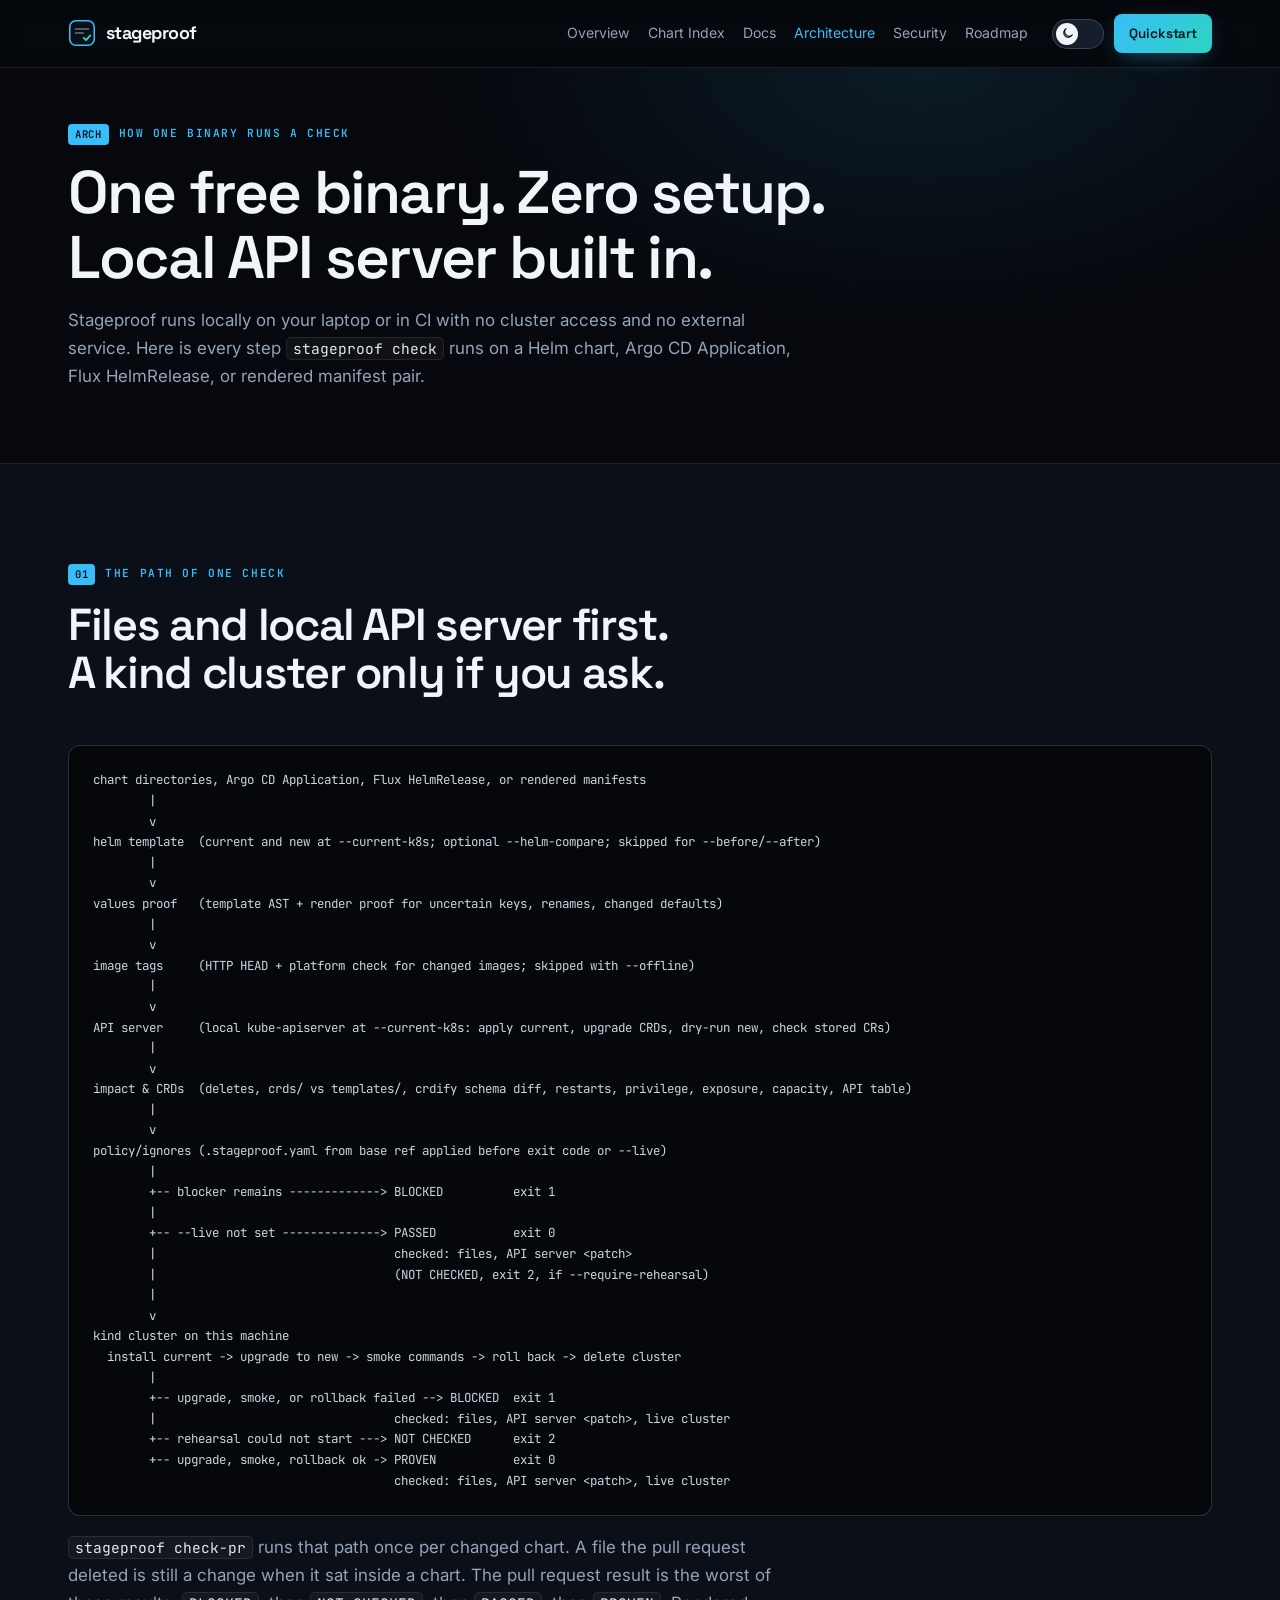
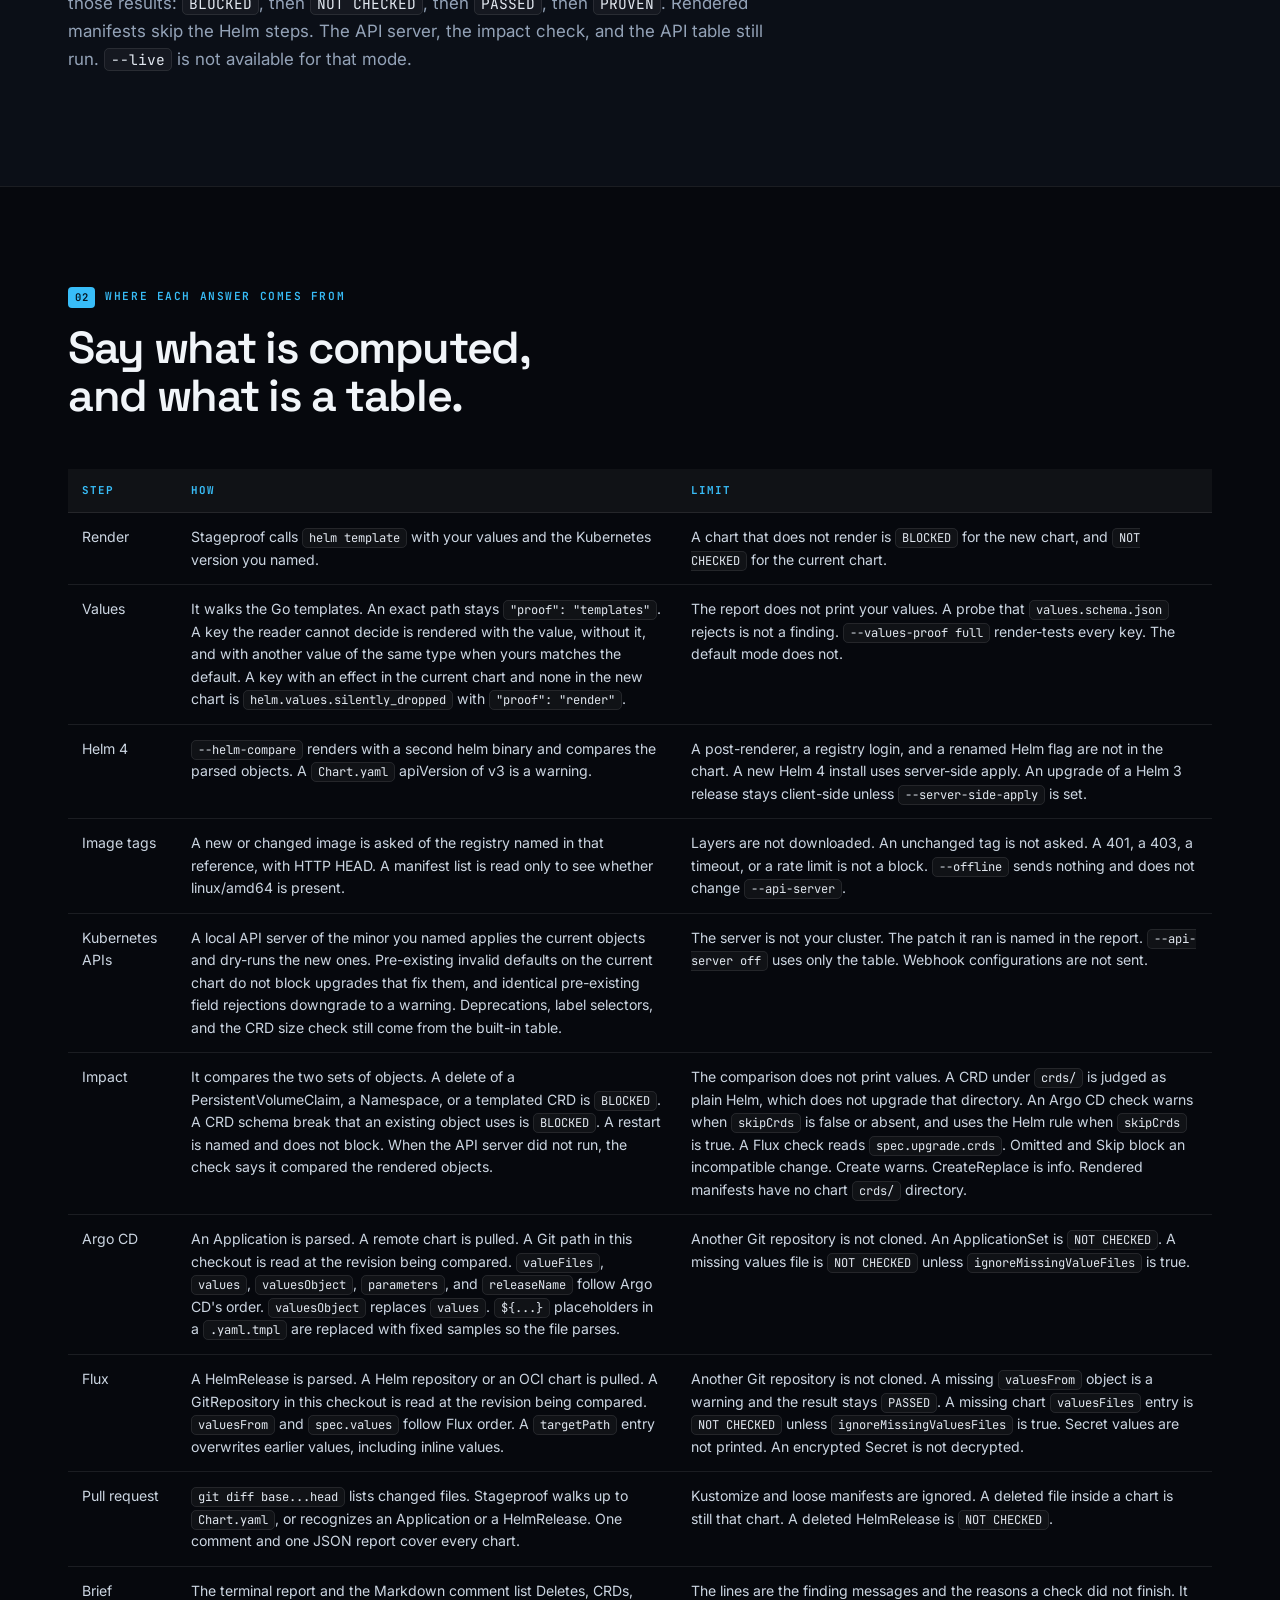
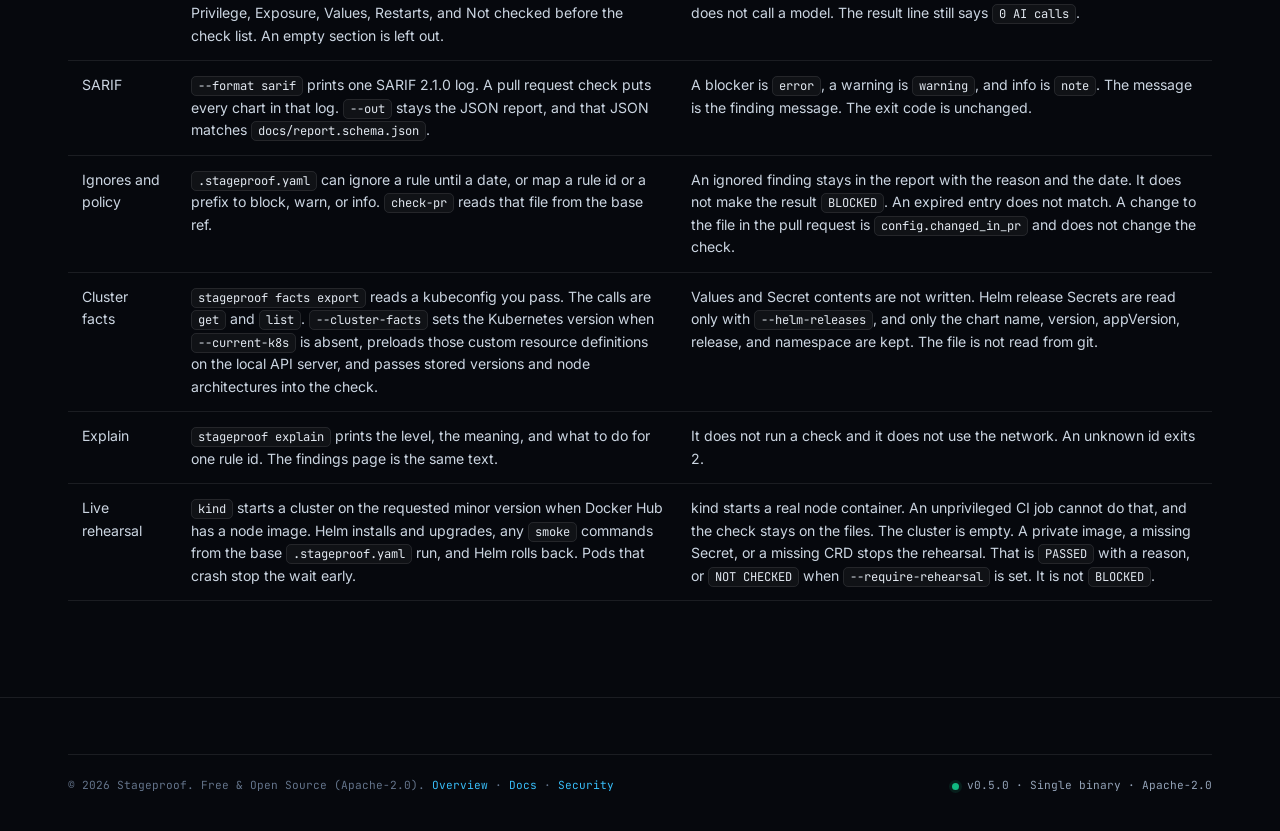
==== commit 48008702: "Explain strategy conflicts and block fixed Job template changes. An upgrade-only password check rend" ====
--- a/web/architecture.html
+++ b/web/architecture.html
@@ -200,7 +200,7 @@
     <div class="wrap">
       <div class="footer-bottom">
         <span>© 2026 Stageproof. Free &amp; Open Source (Apache-2.0). <a href="index.html" style="color:var(--accent);">Overview</a> · <a href="docs.html" style="color:var(--accent);">Docs</a> · <a href="security.html" style="color:var(--accent);">Security</a></span>
-        <span class="status-pill"><span class="dot-live"></span>v0.4.0 · Single binary · Apache-2.0</span>
+        <span class="status-pill"><span class="dot-live"></span>v0.5.0 · Single binary · Apache-2.0</span>
       </div>
     </div>
   </footer>
--- a/web/assets/styles.css
+++ b/web/assets/styles.css
@@ -701,6 +701,11 @@
 .ci-tab.is-active { color: var(--accent); border-bottom-color: var(--accent); background: rgba(56, 189, 248, 0.06); }
 .ci-body { position: relative; padding: 20px; background: var(--term-bg); }
 .ci-body .copy-btn { position: absolute; top: 16px; right: 16px; }
+.ci-note {
+  margin: 0 0 14px; padding-right: 88px;
+  font-size: 0.92rem; line-height: 1.55; color: var(--text-2);
+}
+.ci-note code { font-size: 0.84em; }
 .ci-body pre {
   margin: 0; font-family: var(--mono); font-size: 0.76rem; line-height: 1.75; color: var(--code-fg); overflow-x: auto;
 }
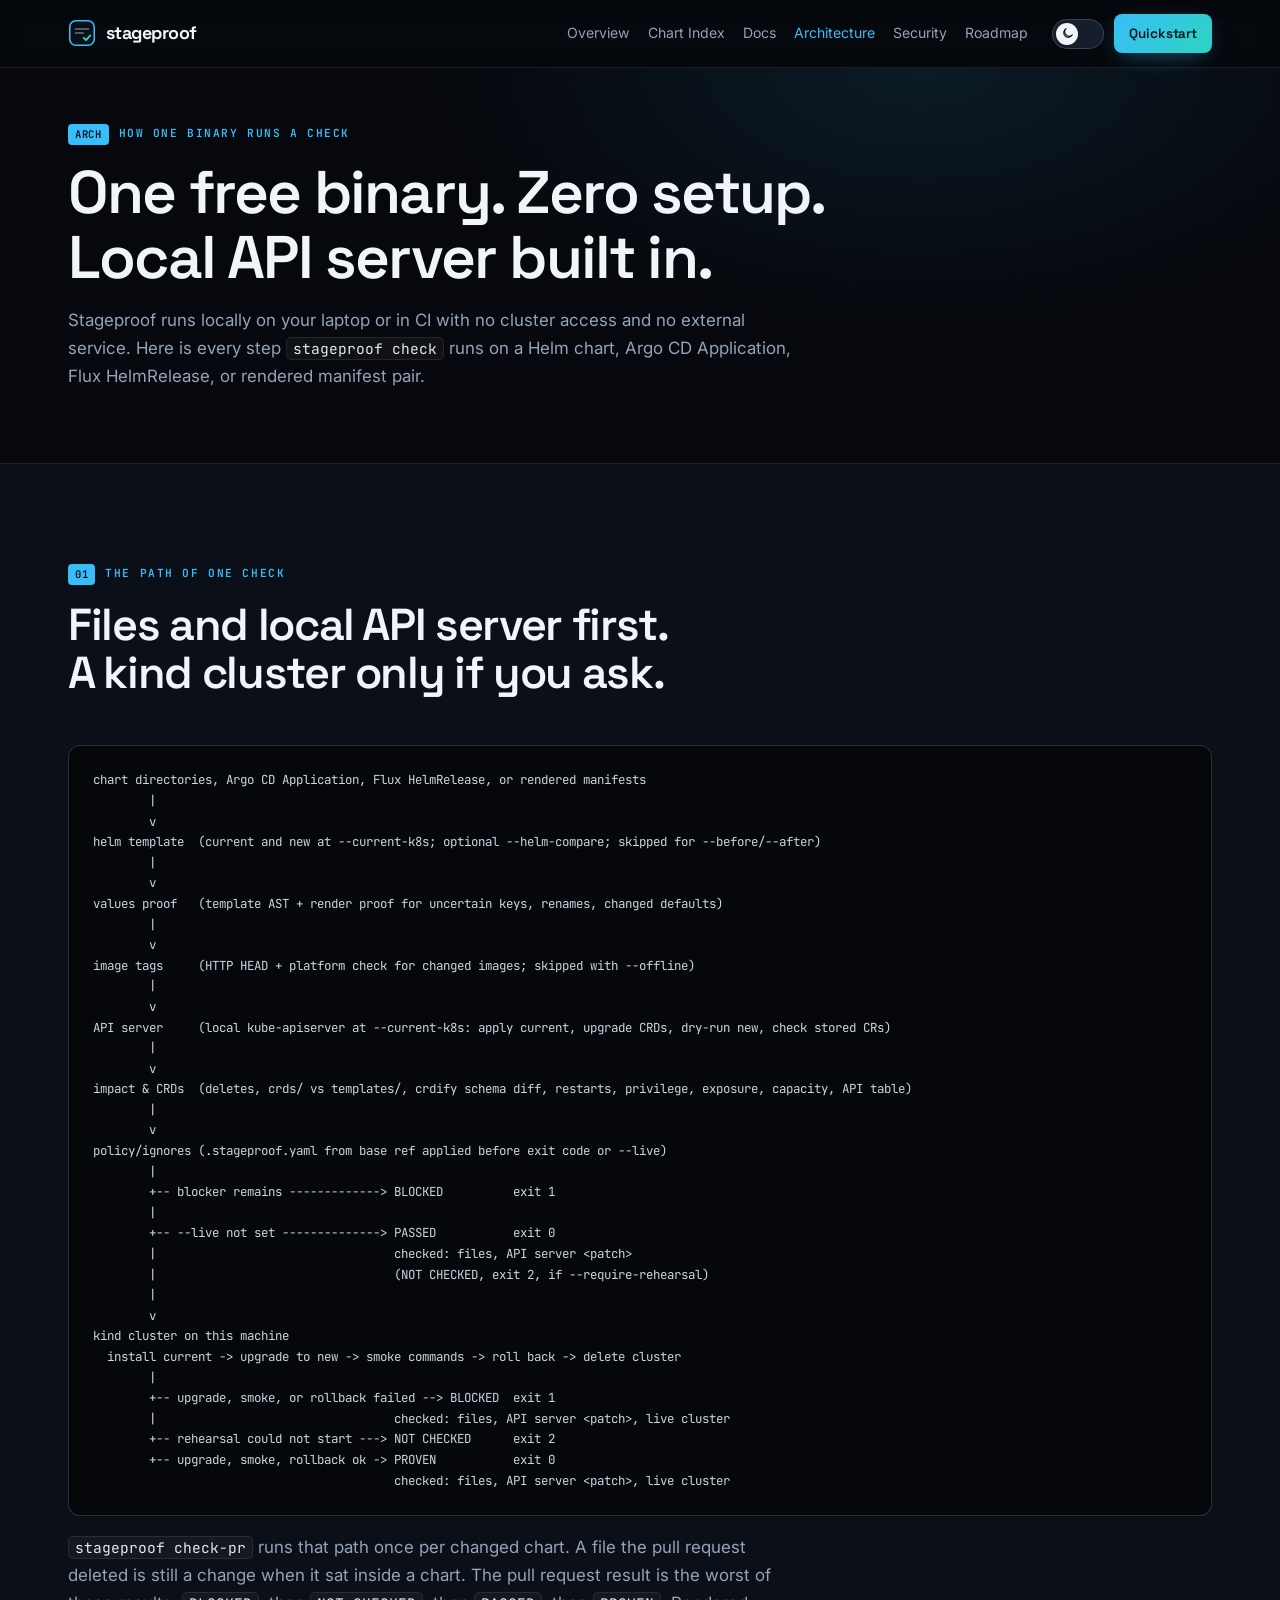
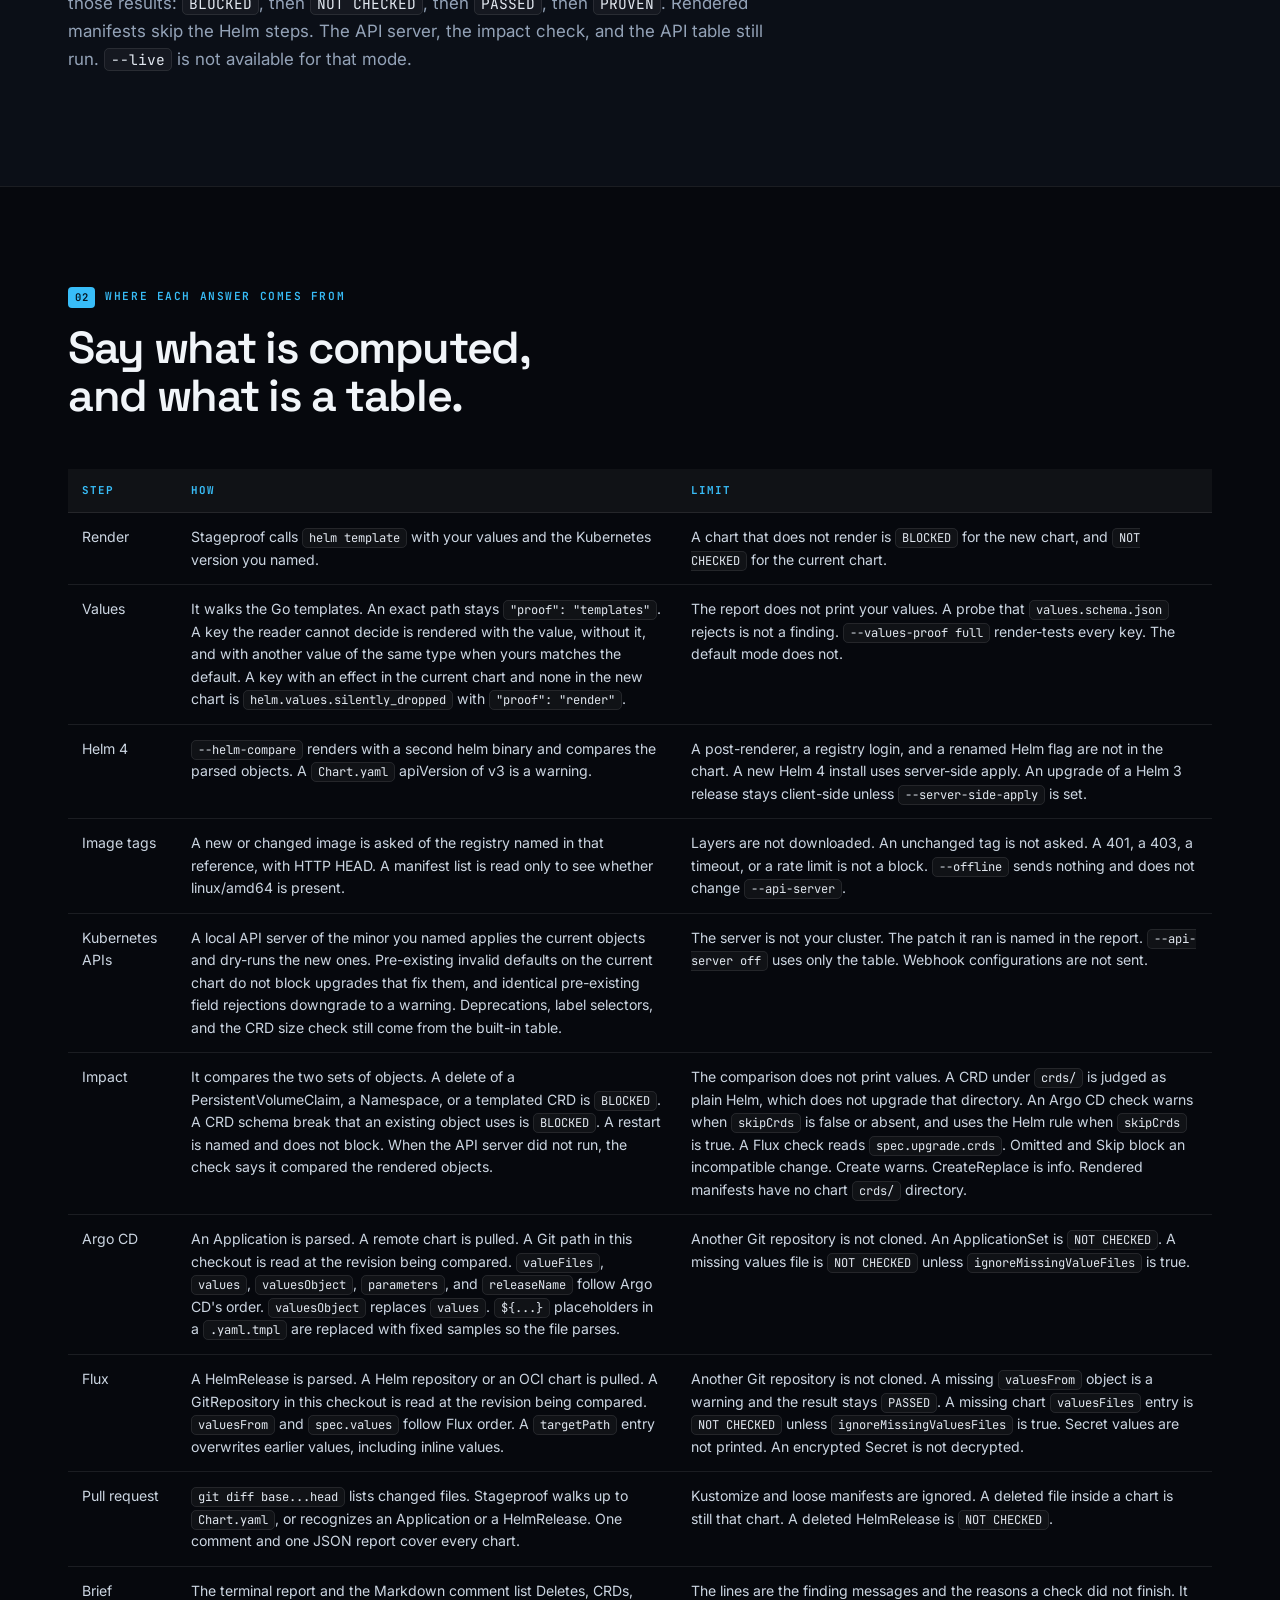
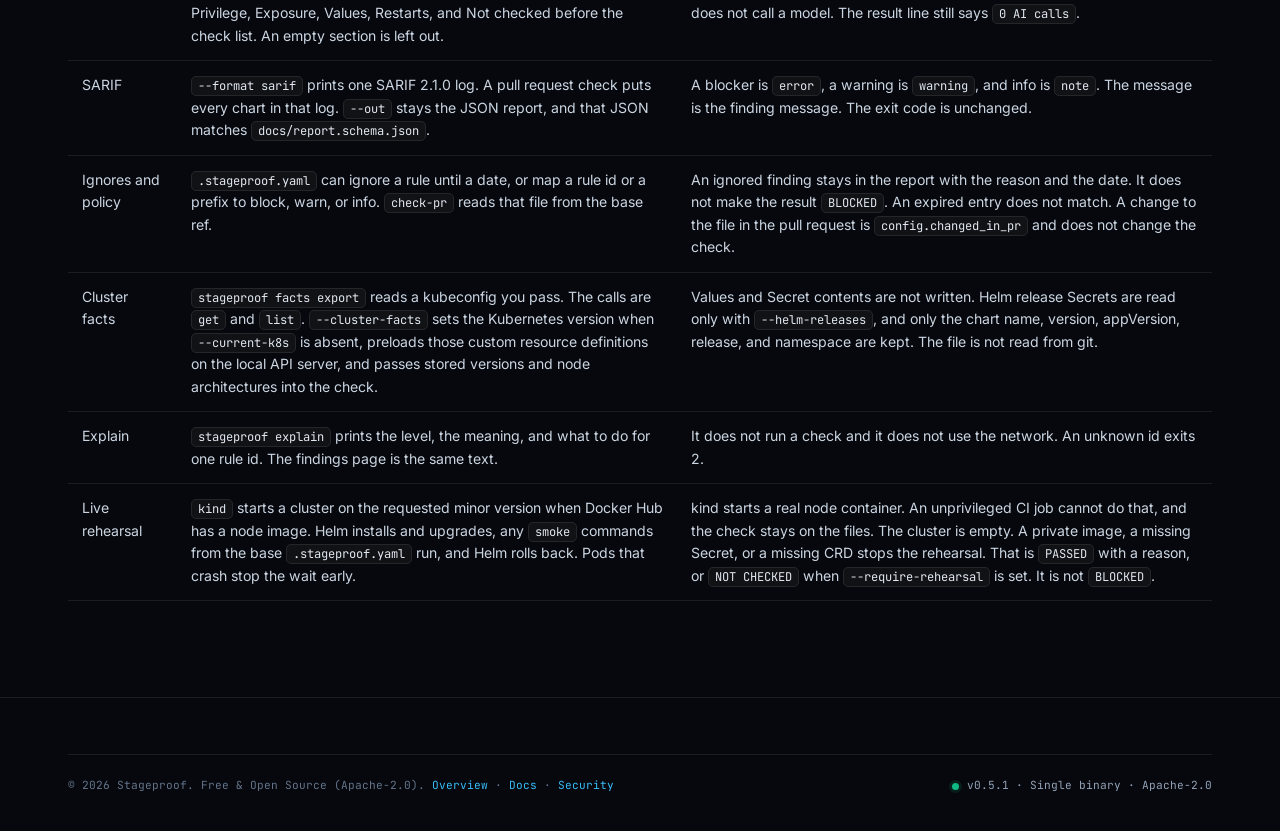
==== commit 92216056: "Prefix subchart password paths so upgrade rendering can continue." ====
--- a/web/architecture.html
+++ b/web/architecture.html
@@ -200,7 +200,7 @@
     <div class="wrap">
       <div class="footer-bottom">
         <span>© 2026 Stageproof. Free &amp; Open Source (Apache-2.0). <a href="index.html" style="color:var(--accent);">Overview</a> · <a href="docs.html" style="color:var(--accent);">Docs</a> · <a href="security.html" style="color:var(--accent);">Security</a></span>
-        <span class="status-pill"><span class="dot-live"></span>v0.5.0 · Single binary · Apache-2.0</span>
+        <span class="status-pill"><span class="dot-live"></span>v0.5.1 · Single binary · Apache-2.0</span>
       </div>
     </div>
   </footer>
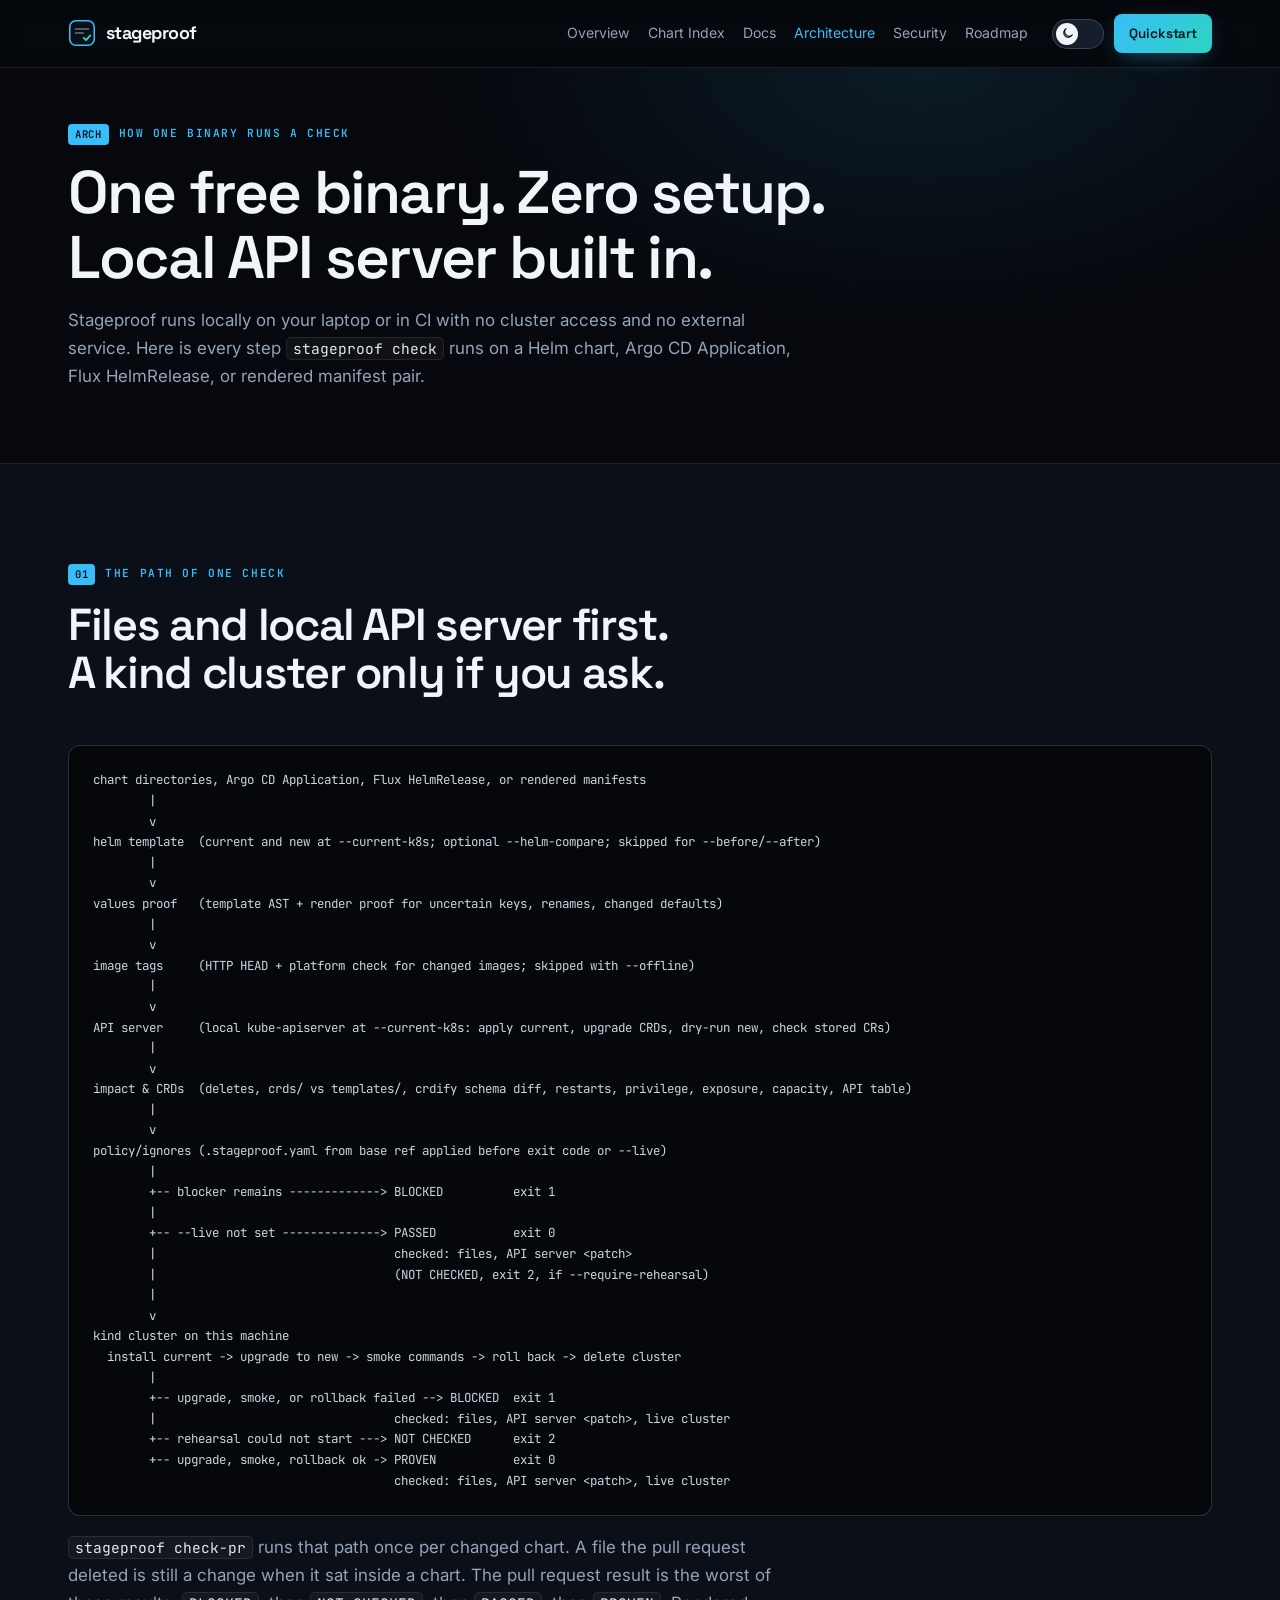
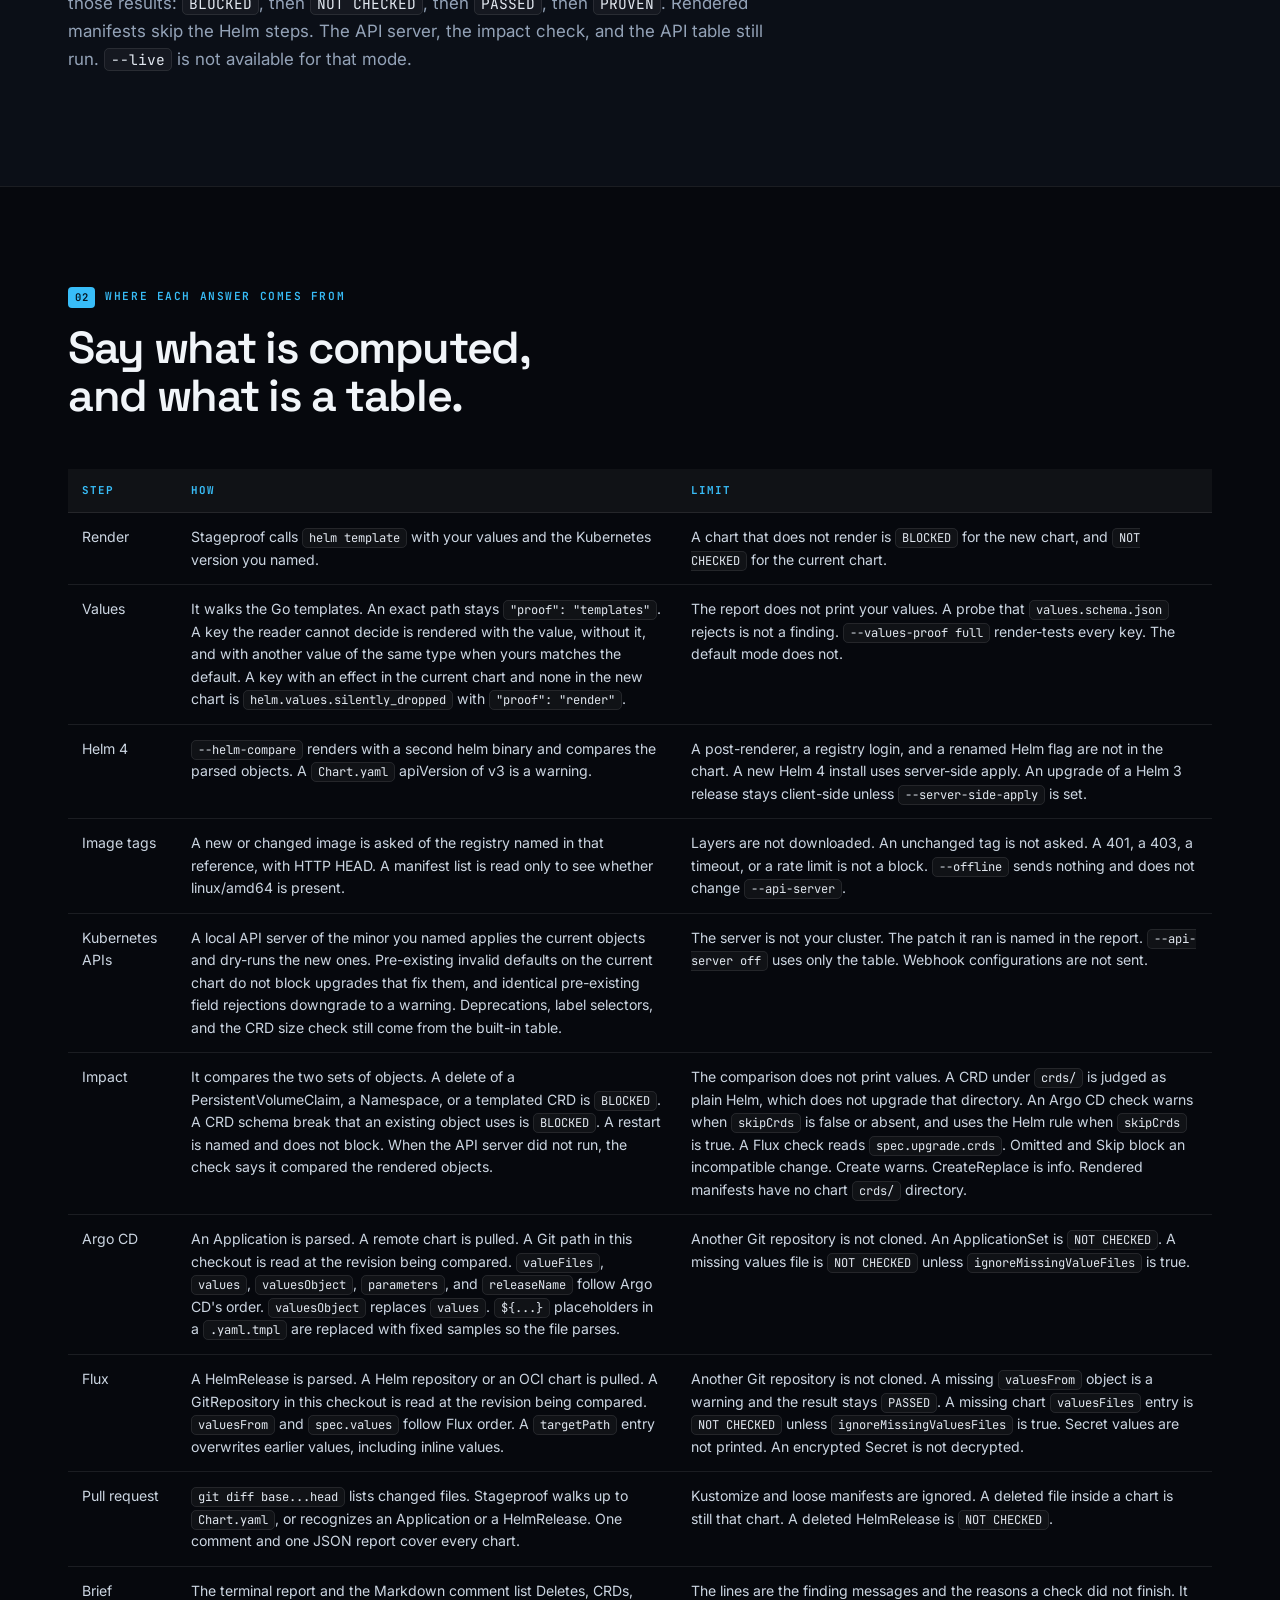
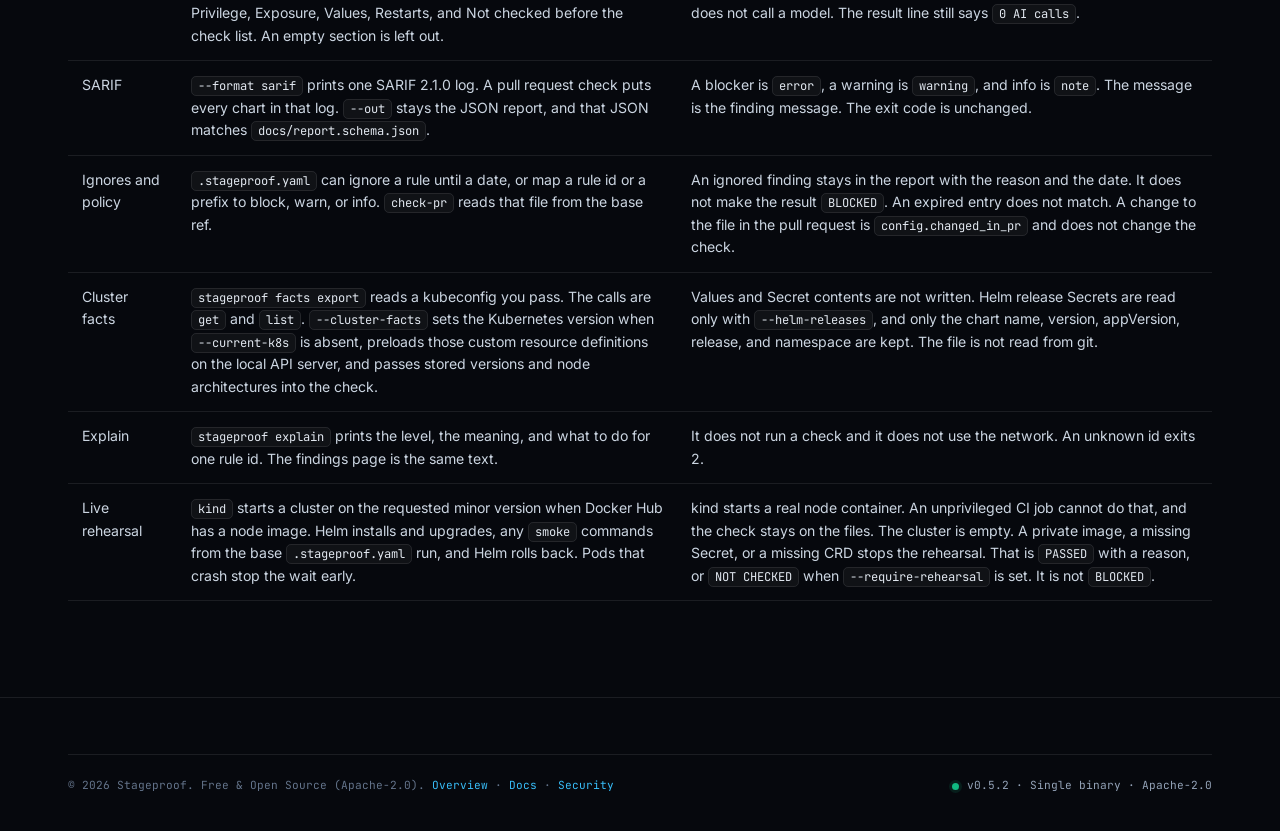
==== commit 37b2ab67: "Prefix nested subchart password paths." ====
--- a/web/architecture.html
+++ b/web/architecture.html
@@ -200,7 +200,7 @@
     <div class="wrap">
       <div class="footer-bottom">
         <span>© 2026 Stageproof. Free &amp; Open Source (Apache-2.0). <a href="index.html" style="color:var(--accent);">Overview</a> · <a href="docs.html" style="color:var(--accent);">Docs</a> · <a href="security.html" style="color:var(--accent);">Security</a></span>
-        <span class="status-pill"><span class="dot-live"></span>v0.5.1 · Single binary · Apache-2.0</span>
+        <span class="status-pill"><span class="dot-live"></span>v0.5.2 · Single binary · Apache-2.0</span>
       </div>
     </div>
   </footer>
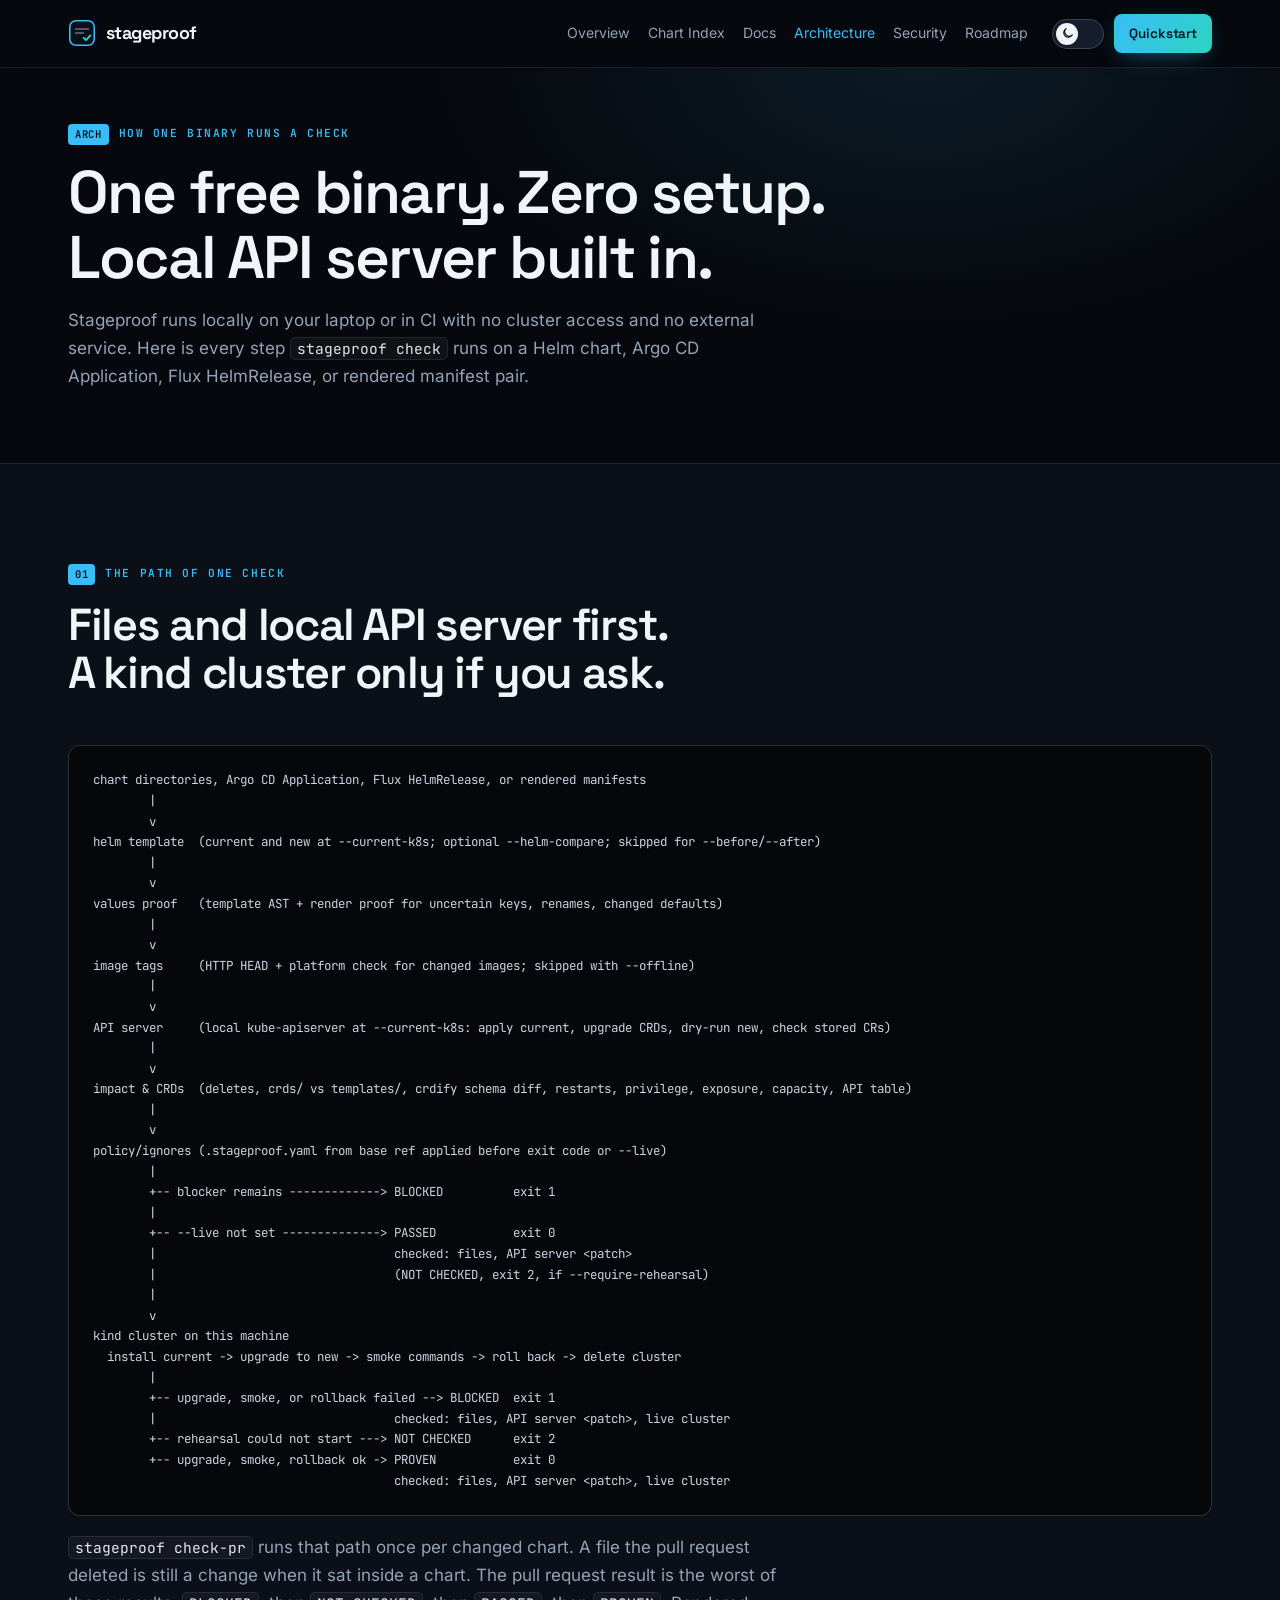
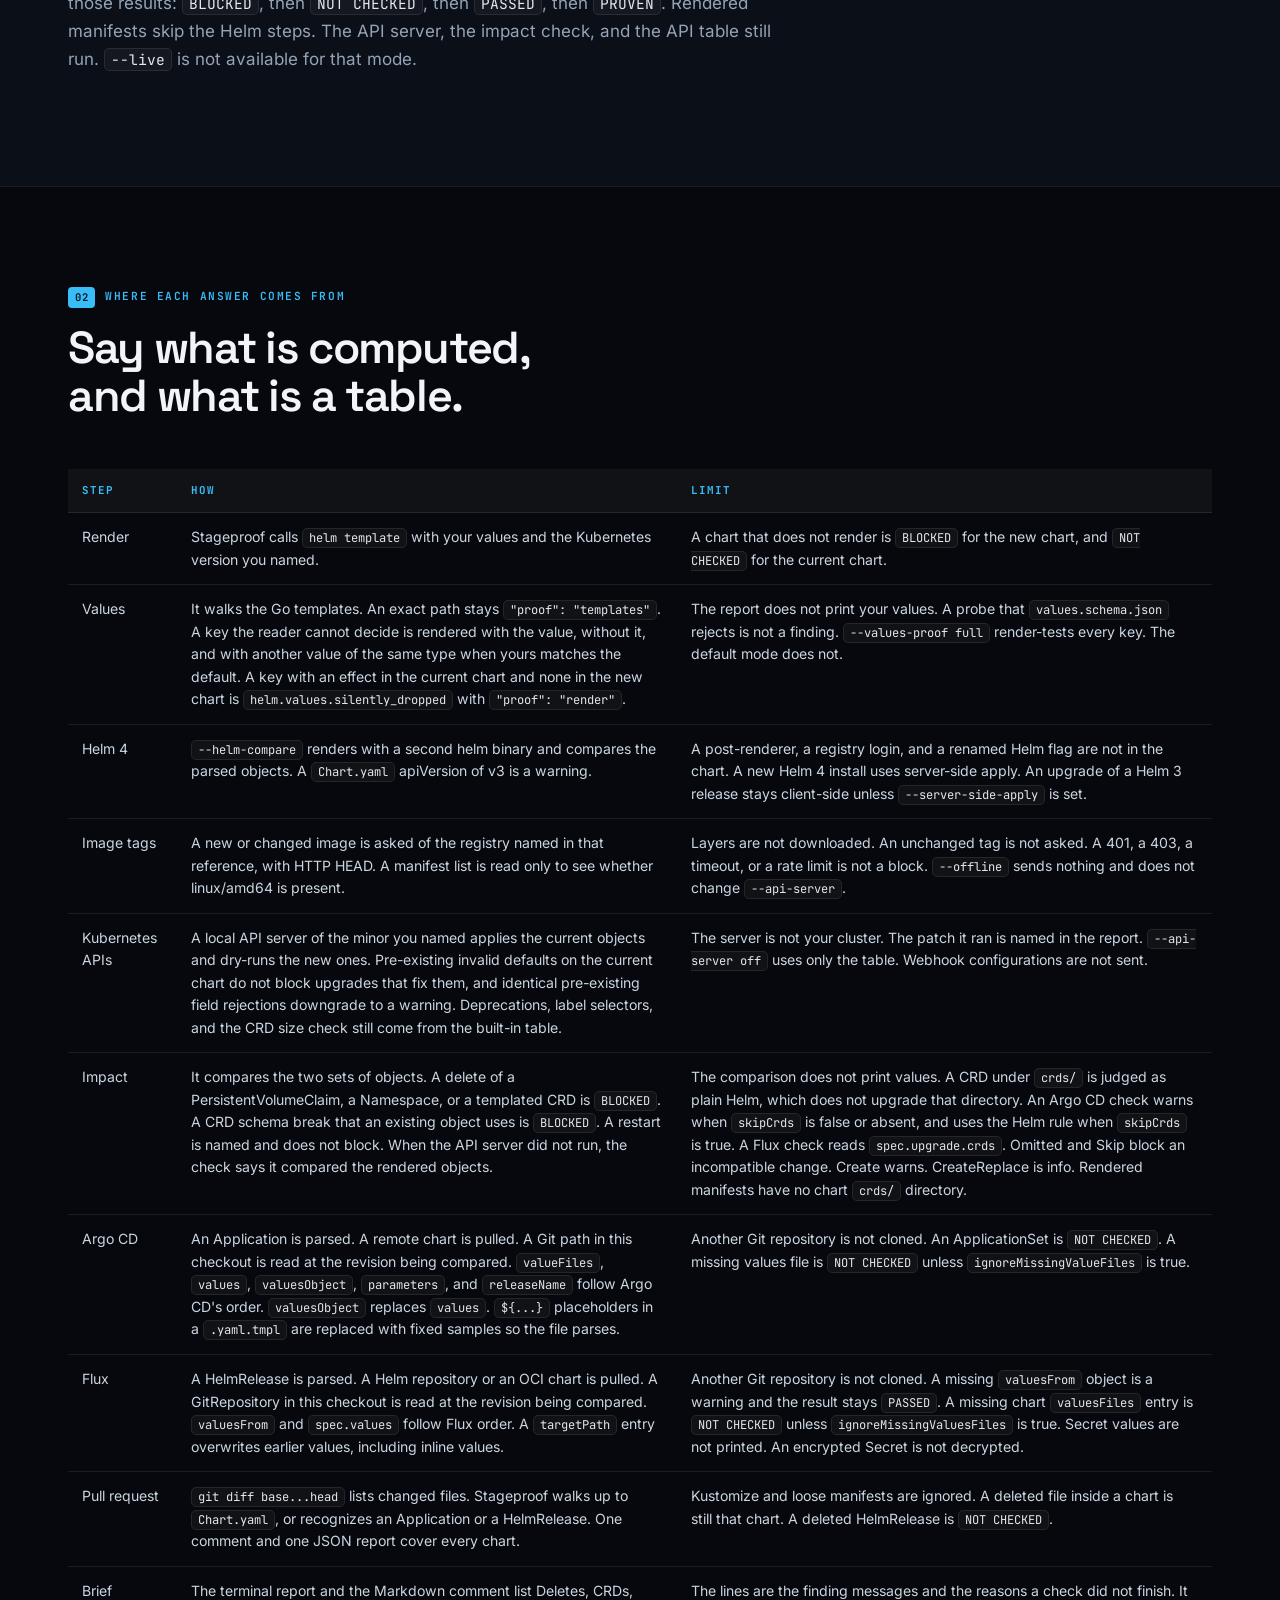
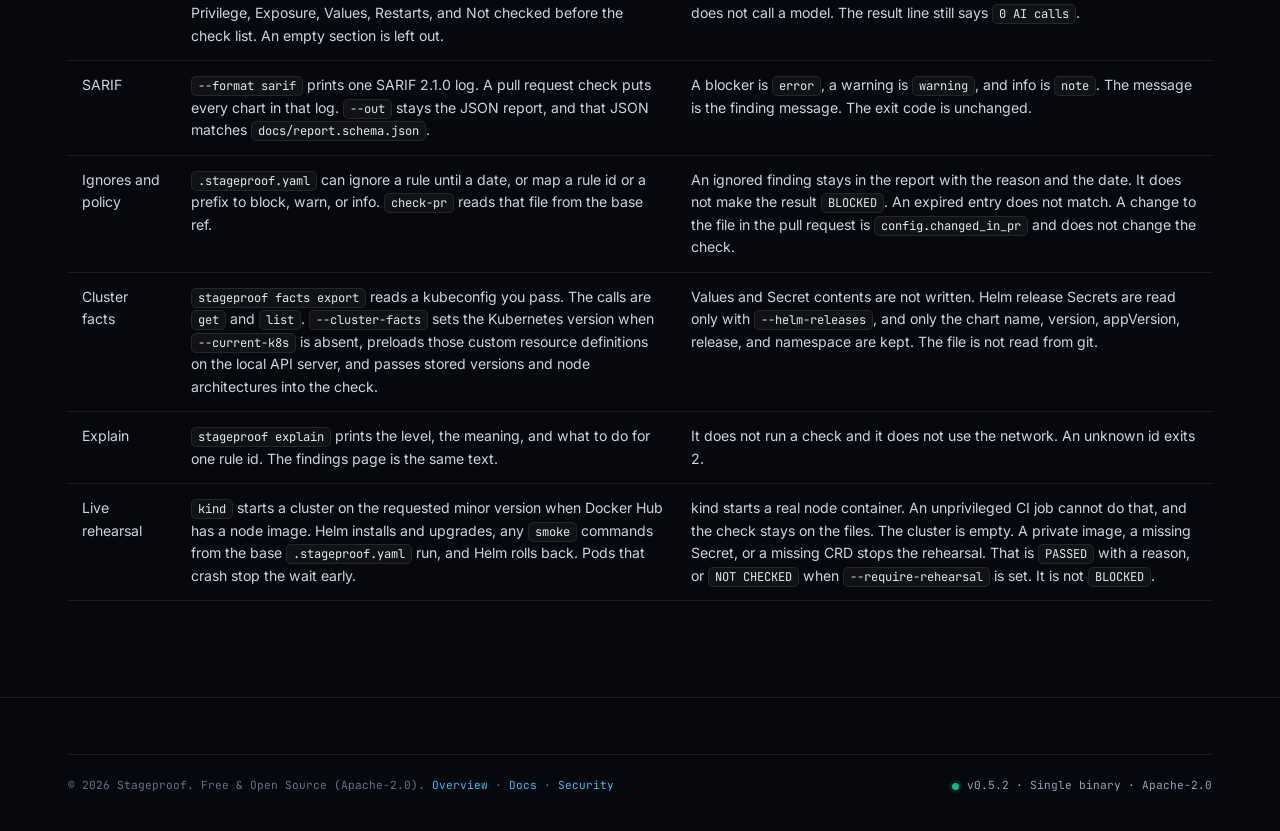
==== commit 0f3ac9f3: "web: self-host fonts and test the shared nav Inter, Space Grotesk, and JetBrains Mono are served fro" ====
--- a/web/architecture.html
+++ b/web/architecture.html
@@ -8,10 +8,9 @@
   <meta name="description" content="How the Stageproof CLI checks Helm charts, Argo CD Applications, Flux HelmReleases, and rendered Kubernetes manifests: render, values proof, image tags, local API server proof, impact diff, and optional kind rehearsal." />
   <meta name="theme-color" content="#06080D" />
   <link rel="icon" href="data:image/svg+xml,%3Csvg xmlns='http://www.w3.org/2000/svg' viewBox='0 0 32 32'%3E%3Crect width='32' height='32' rx='7' fill='%2306080D' stroke='%2338BDF8' stroke-width='2'/%3E%3Cpath d='M9 11h14M9 21h8' stroke='%2364748B' stroke-width='2' stroke-linecap='round'/%3E%3Cpath d='M18.5 21l2.5 2.5L25.5 18' fill='none' stroke='%232DD4BF' stroke-width='2.4' stroke-linecap='round' stroke-linejoin='round'/%3E%3C/svg%3E" />
-  <link rel="preconnect" href="https://fonts.googleapis.com" />
-  <link rel="preconnect" href="https://fonts.gstatic.com" crossorigin />
-  <link href="https://fonts.googleapis.com/css2?family=Inter:wght@400;500;600;700&family=JetBrains+Mono:wght@400;500;600;700&family=Space+Grotesk:wght@500;600;700&display=swap" rel="stylesheet" />
-  <link rel="stylesheet" href="assets/styles.css?v=19" />
+  <link rel="preload" href="assets/fonts/space-grotesk-latin.woff2" as="font" type="font/woff2" crossorigin />
+  <link rel="preload" href="assets/fonts/inter-latin.woff2" as="font" type="font/woff2" crossorigin />
+  <link rel="stylesheet" href="assets/styles.css?v=21" />
   <script src="assets/app.js?v=19" defer></script>
 </head>
 <body>
--- a/web/assets/styles.css
+++ b/web/assets/styles.css
@@ -2,6 +2,29 @@
    Stageproof design system
    Zero dependencies. High contrast. Immediate initial paint (no opacity:0 trap).
    ========================================================================== */
+
+/* Fonts are served from this site. SIL Open Font License: fonts/LICENSE.txt */
+@font-face {
+  font-family: "Inter";
+  font-style: normal;
+  font-weight: 400 700;
+  font-display: swap;
+  src: url("fonts/inter-latin.woff2") format("woff2");
+}
+@font-face {
+  font-family: "Space Grotesk";
+  font-style: normal;
+  font-weight: 500 700;
+  font-display: swap;
+  src: url("fonts/space-grotesk-latin.woff2") format("woff2");
+}
+@font-face {
+  font-family: "JetBrains Mono";
+  font-style: normal;
+  font-weight: 400 700;
+  font-display: swap;
+  src: url("fonts/jetbrains-mono-latin.woff2") format("woff2");
+}
 
 :root {
   color-scheme: dark;
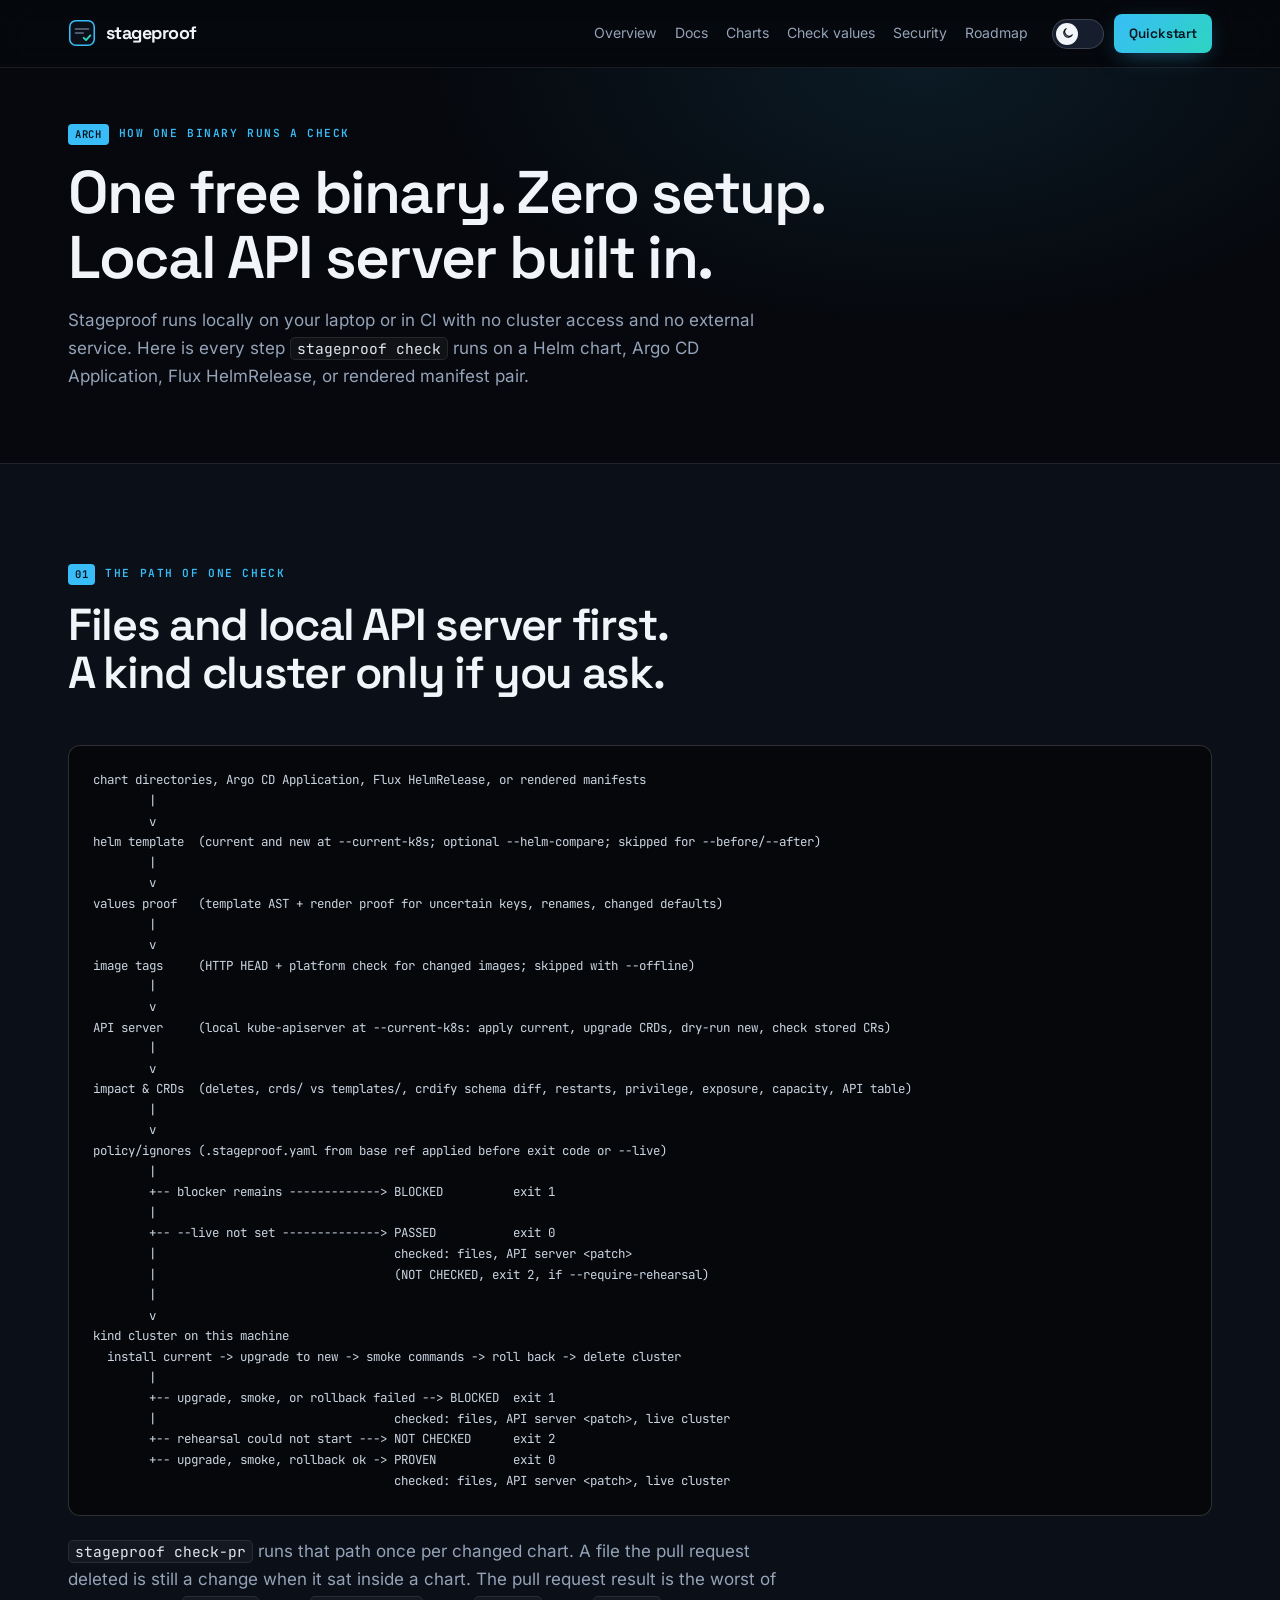
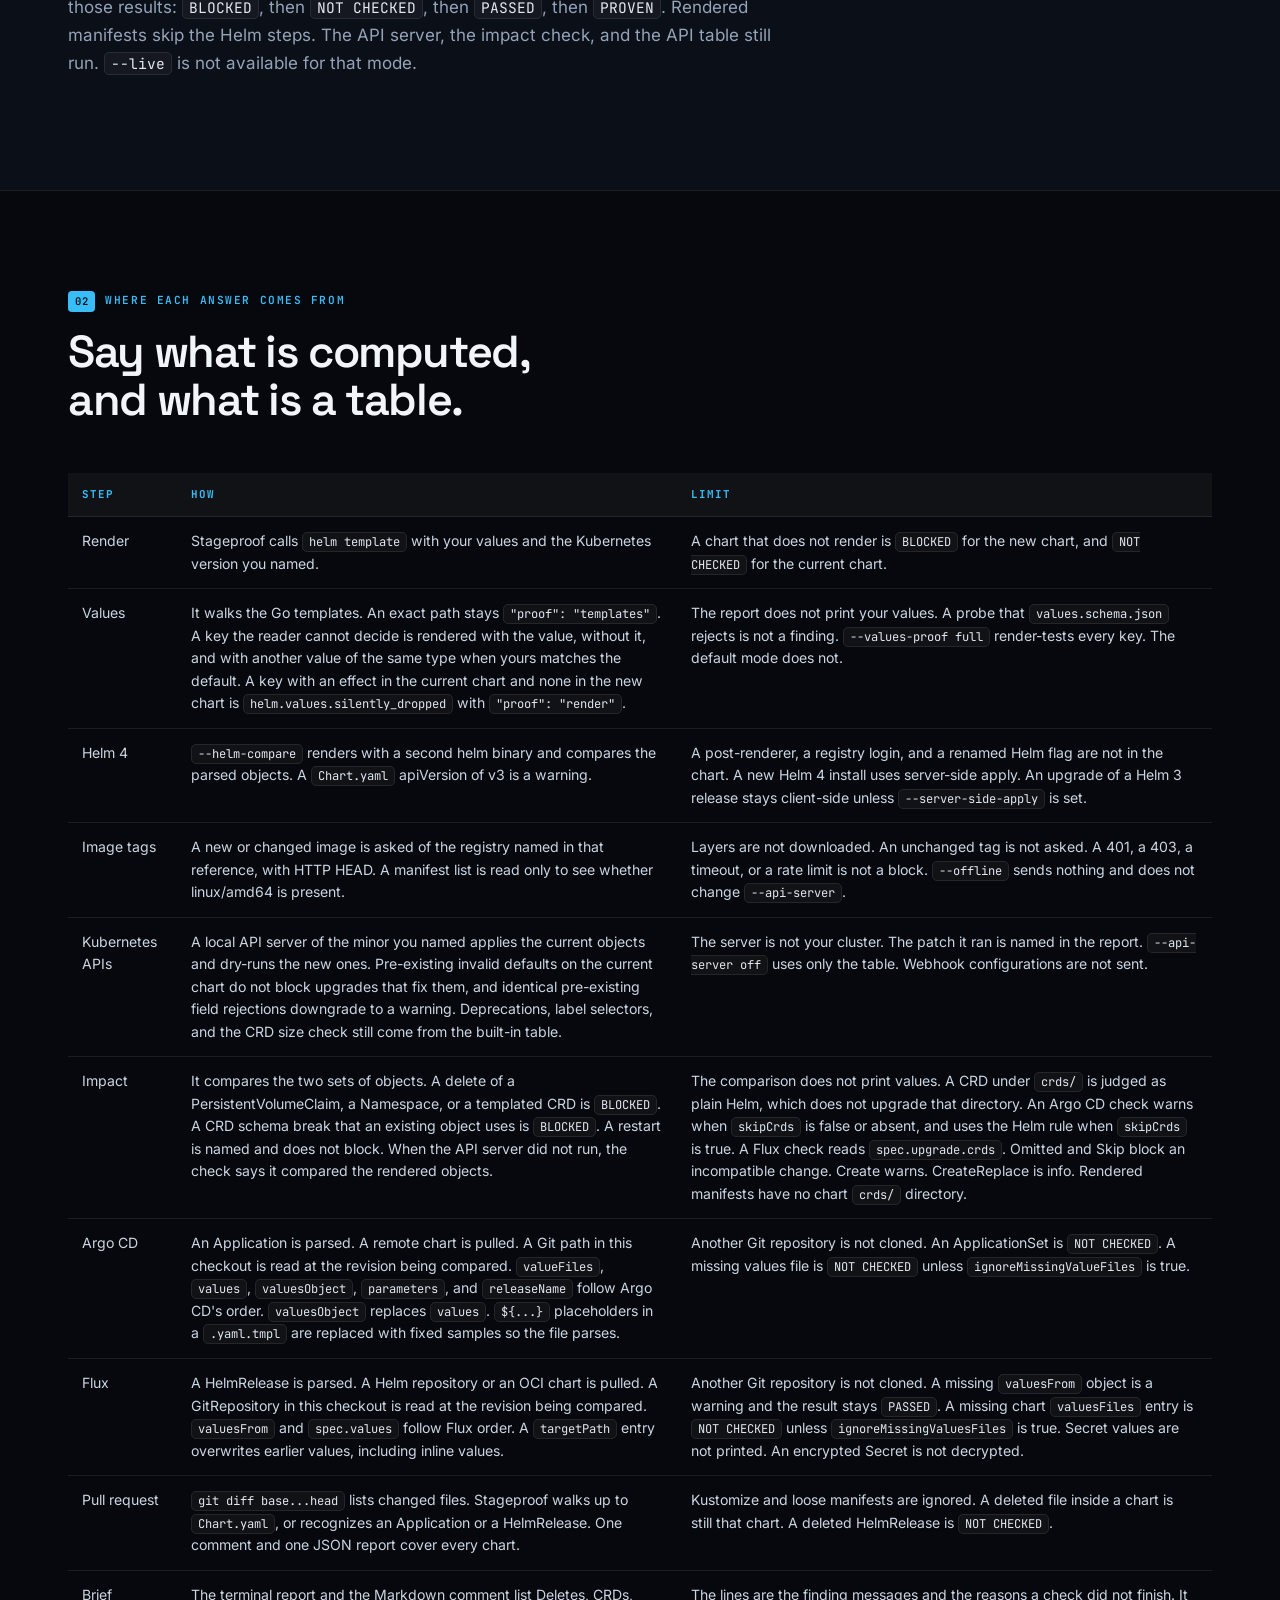
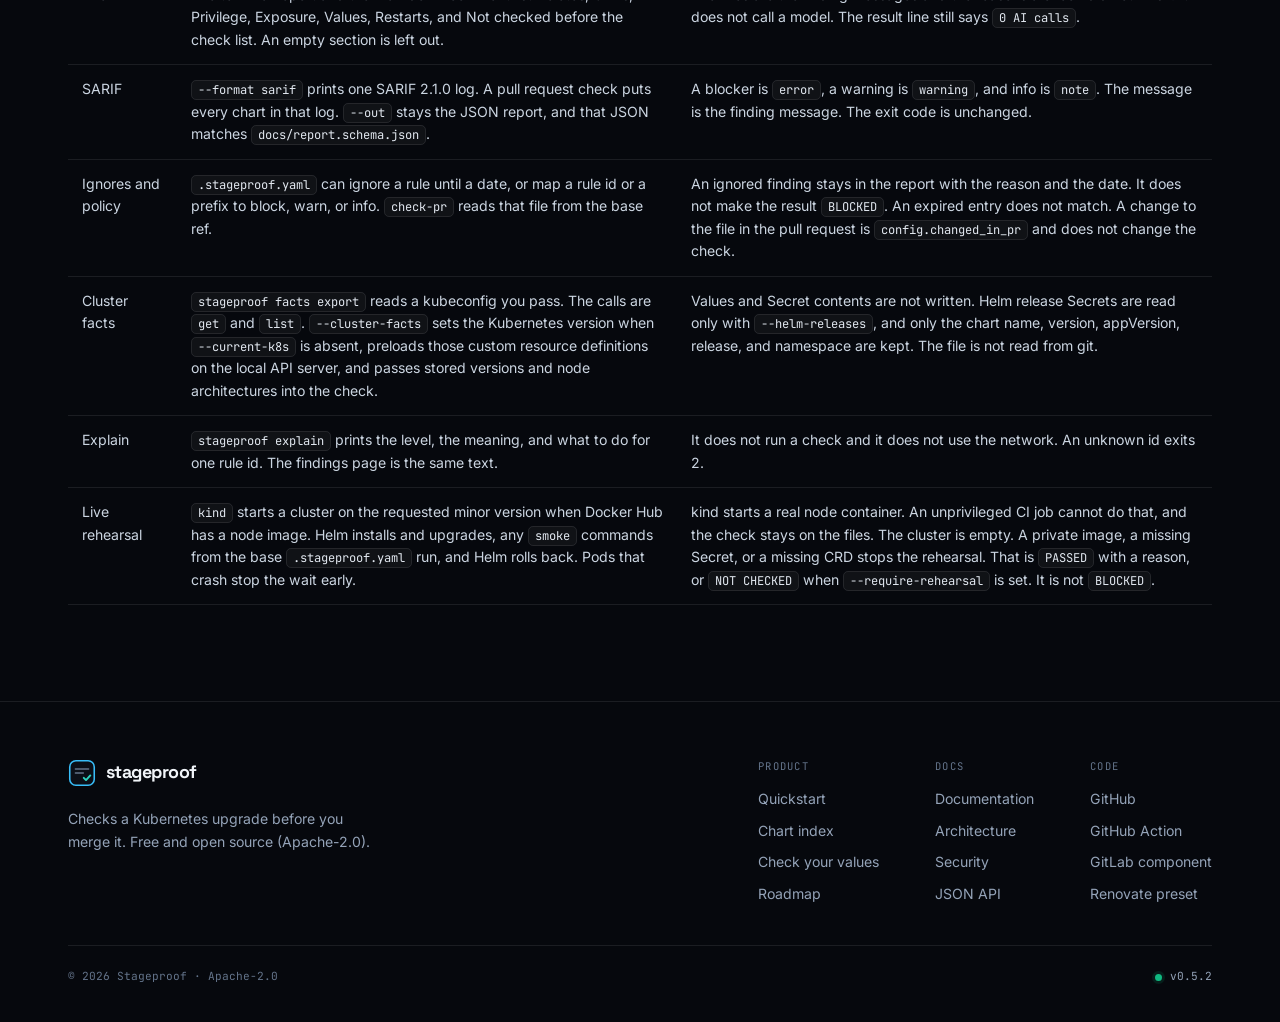
==== commit 4d57ab36: "web: one site with the chart index The header is one row with the same links as the chart index: Ove" ====
--- a/web/architecture.html
+++ b/web/architecture.html
@@ -10,7 +10,7 @@
   <link rel="icon" href="data:image/svg+xml,%3Csvg xmlns='http://www.w3.org/2000/svg' viewBox='0 0 32 32'%3E%3Crect width='32' height='32' rx='7' fill='%2306080D' stroke='%2338BDF8' stroke-width='2'/%3E%3Cpath d='M9 11h14M9 21h8' stroke='%2364748B' stroke-width='2' stroke-linecap='round'/%3E%3Cpath d='M18.5 21l2.5 2.5L25.5 18' fill='none' stroke='%232DD4BF' stroke-width='2.4' stroke-linecap='round' stroke-linejoin='round'/%3E%3C/svg%3E" />
   <link rel="preload" href="assets/fonts/space-grotesk-latin.woff2" as="font" type="font/woff2" crossorigin />
   <link rel="preload" href="assets/fonts/inter-latin.woff2" as="font" type="font/woff2" crossorigin />
-  <link rel="stylesheet" href="assets/styles.css?v=21" />
+  <link rel="stylesheet" href="assets/styles.css?v=22" />
   <script src="assets/app.js?v=19" defer></script>
 </head>
 <body>
@@ -27,9 +27,9 @@
       </a>
       <nav class="nav-links" id="nav-links" aria-label="Primary">
         <a href="index.html">Overview</a>
-        <a href="https://stageproof.github.io/index/">Chart Index</a>
         <a href="docs.html">Docs</a>
-        <a href="architecture.html" class="active">Architecture</a>
+        <a href="https://stageproof.github.io/index/">Charts</a>
+        <a href="https://stageproof.github.io/index/values/">Check values</a>
         <a href="security.html">Security</a>
         <a href="roadmap.html">Roadmap</a>
       </nav>
@@ -98,7 +98,7 @@
         +-- upgrade, smoke, rollback ok -> PROVEN           exit 0
                                            checked: files, API server &lt;patch&gt;, live cluster</pre>
         </div>
-        <p class="sec-lede" style="margin-top:18px;"><code>stageproof check-pr</code> runs that path once per changed chart. A file the pull request deleted is still a change when it sat inside a chart. The pull request result is the worst of those results: <code>BLOCKED</code>, then <code>NOT CHECKED</code>, then <code>PASSED</code>, then <code>PROVEN</code>. Rendered manifests skip the Helm steps. The API server, the impact check, and the API table still run. <code>--live</code> is not available for that mode.</p>
+        <p class="sec-lede measured"><code>stageproof check-pr</code> runs that path once per changed chart. A file the pull request deleted is still a change when it sat inside a chart. The pull request result is the worst of those results: <code>BLOCKED</code>, then <code>NOT CHECKED</code>, then <code>PASSED</code>, then <code>PROVEN</code>. Rendered manifests skip the Helm steps. The API server, the impact check, and the API table still run. <code>--live</code> is not available for that mode.</p>
       </div>
     </section>
 
@@ -197,9 +197,45 @@
 
   <footer class="footer">
     <div class="wrap">
+      <div class="footer-top">
+        <div class="footer-brand">
+          <a class="brand" href="index.html">
+            <svg class="brand-mark" viewBox="0 0 32 32" fill="none" aria-hidden="true">
+              <rect x="2" y="2" width="28" height="28" rx="7" fill="#0B0F17" stroke="#38BDF8" stroke-width="1.8"/>
+              <path d="M8.5 11.5h15M8.5 16h9" stroke="#64748B" stroke-width="1.8" stroke-linecap="round"/>
+              <path d="M18 21.5l2.6 2.6 4.9-5.3" stroke="#2DD4BF" stroke-width="2.2" stroke-linecap="round" stroke-linejoin="round"/>
+            </svg>
+            <span class="brand-word">stageproof</span>
+          </a>
+          <p>Checks a Kubernetes upgrade before you merge it. Free and open source (Apache-2.0).</p>
+        </div>
+        <div class="footer-cols">
+          <div class="footer-col">
+            <span class="footer-h">Product</span>
+            <a href="docs.html#first-check">Quickstart</a>
+            <a href="https://stageproof.github.io/index/">Chart index</a>
+            <a href="https://stageproof.github.io/index/values/">Check your values</a>
+            <a href="roadmap.html">Roadmap</a>
+          </div>
+          <div class="footer-col">
+            <span class="footer-h">Docs</span>
+            <a href="docs.html">Documentation</a>
+            <a href="architecture.html">Architecture</a>
+            <a href="security.html">Security</a>
+            <a href="https://stageproof.github.io/index/api/">JSON API</a>
+          </div>
+          <div class="footer-col">
+            <span class="footer-h">Code</span>
+            <a href="https://github.com/stageproof/stageproof">GitHub</a>
+            <a href="https://github.com/stageproof/action">GitHub Action</a>
+            <a href="https://gitlab.com/zarovvvv/stageproof">GitLab component</a>
+            <a href="https://github.com/stageproof/renovate-presets">Renovate preset</a>
+          </div>
+        </div>
+      </div>
       <div class="footer-bottom">
-        <span>© 2026 Stageproof. Free &amp; Open Source (Apache-2.0). <a href="index.html" style="color:var(--accent);">Overview</a> · <a href="docs.html" style="color:var(--accent);">Docs</a> · <a href="security.html" style="color:var(--accent);">Security</a></span>
-        <span class="status-pill"><span class="dot-live"></span>v0.5.2 · Single binary · Apache-2.0</span>
+        <span>© 2026 Stageproof · Apache-2.0</span>
+        <span class="status-pill"><span class="dot-live"></span>v0.5.2</span>
       </div>
     </div>
   </footer>
--- a/web/assets/styles.css
+++ b/web/assets/styles.css
@@ -722,16 +722,21 @@
 }
 .ci-tab:hover { color: var(--text); }
 .ci-tab.is-active { color: var(--accent); border-bottom-color: var(--accent); background: rgba(56, 189, 248, 0.06); }
-.ci-body { position: relative; padding: 20px; background: var(--term-bg); }
-.ci-body .copy-btn { position: absolute; top: 16px; right: 16px; }
-.ci-note {
-  margin: 0 0 14px; padding-right: 88px;
-  font-size: 0.92rem; line-height: 1.55; color: var(--text-2);
-}
-.ci-note code { font-size: 0.84em; }
-.ci-body pre {
-  margin: 0; font-family: var(--mono); font-size: 0.76rem; line-height: 1.75; color: var(--code-fg); overflow-x: auto;
-}
+.ci-body { padding: 20px; background: var(--surface); }
+.ci-notes { max-width: 78ch; margin-bottom: 16px; }
+.ci-notes p { margin: 0 0 8px; font-size: 0.93rem; line-height: 1.6; color: var(--text-2); }
+.ci-notes p:last-child { margin-bottom: 0; }
+.ci-notes code { font-size: 0.84em; }
+.ci-code {
+  position: relative; background: var(--term-bg); border: 1px solid var(--border);
+  border-radius: var(--radius-sm); padding: 16px 18px;
+}
+.ci-code .copy-btn { position: absolute; top: 12px; right: 12px; }
+.ci-code pre {
+  margin: 0; padding-right: 72px; font-family: var(--mono); font-size: 0.8rem; line-height: 1.75; color: var(--code-fg); overflow-x: auto;
+}
+.cta-row { display: flex; flex-wrap: wrap; gap: 10px; margin-top: 28px; }
+.sec-lede.measured { margin-top: 22px; }
 
 /* ---------------- Signed Evidence Card ---------------- */
 .evidence-wrap {
@@ -853,6 +858,8 @@
   color: var(--accent); background: var(--chip-bg);
 }
 .spec-table td { color: var(--text-2); }
+.cell-list { margin: 0; padding-left: 18px; display: grid; gap: 8px; }
+.cell-list li { line-height: 1.6; }
 
 /* ---------------- Footer ---------------- */
 .footer { padding: 56px 0 36px; border-top: 1px solid var(--border); background: var(--bg); }
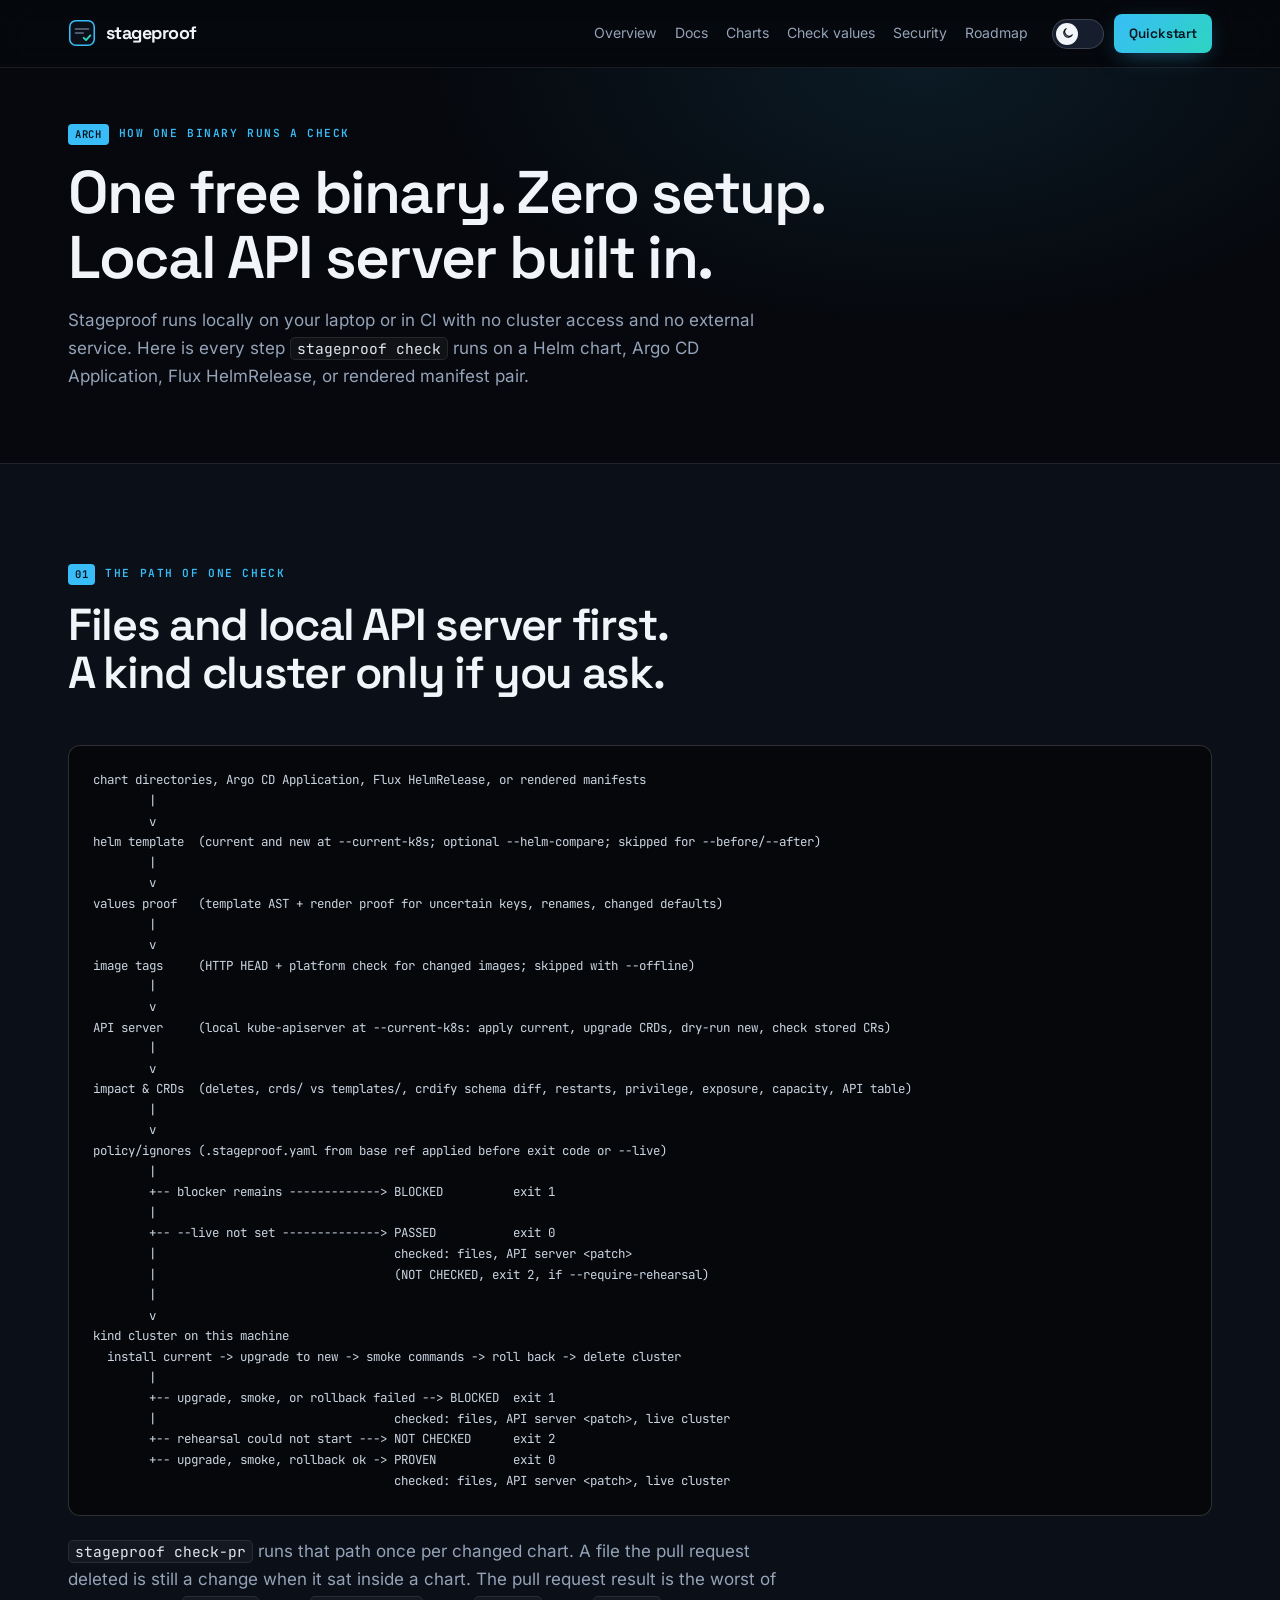
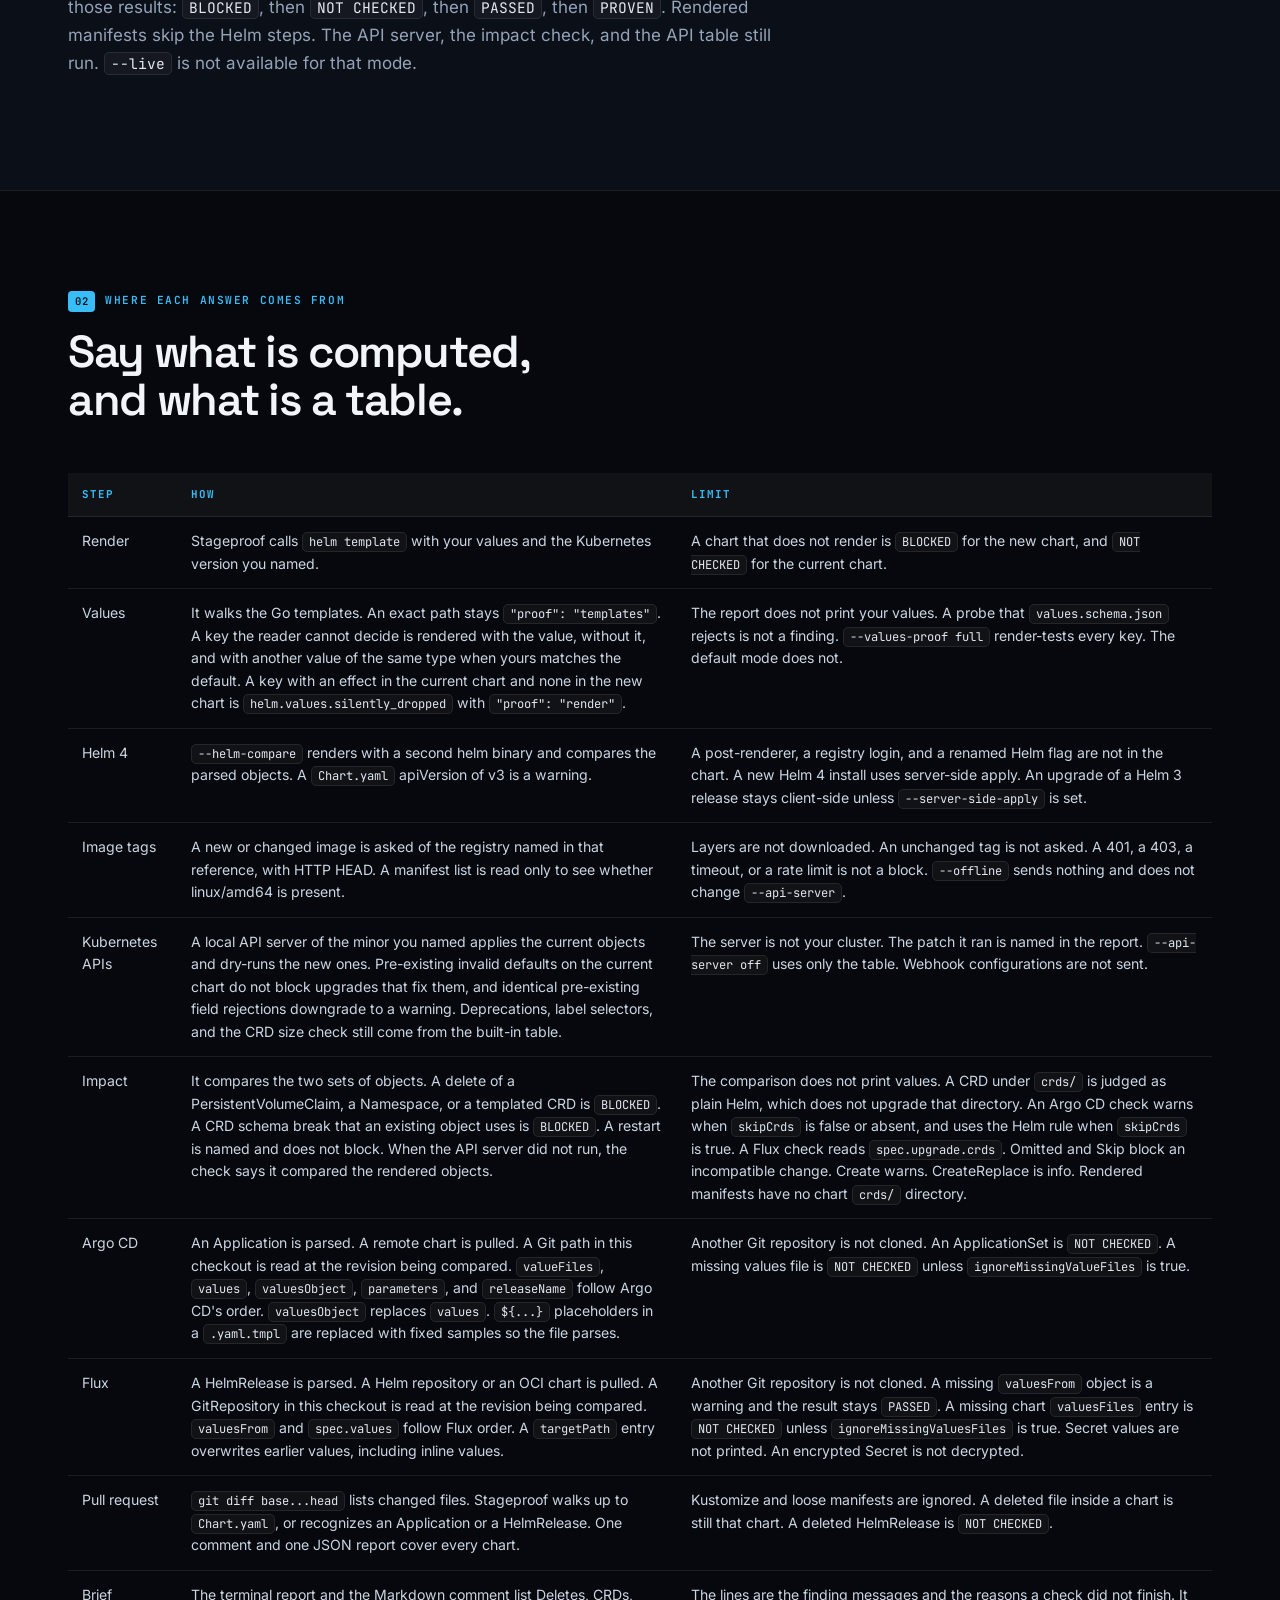
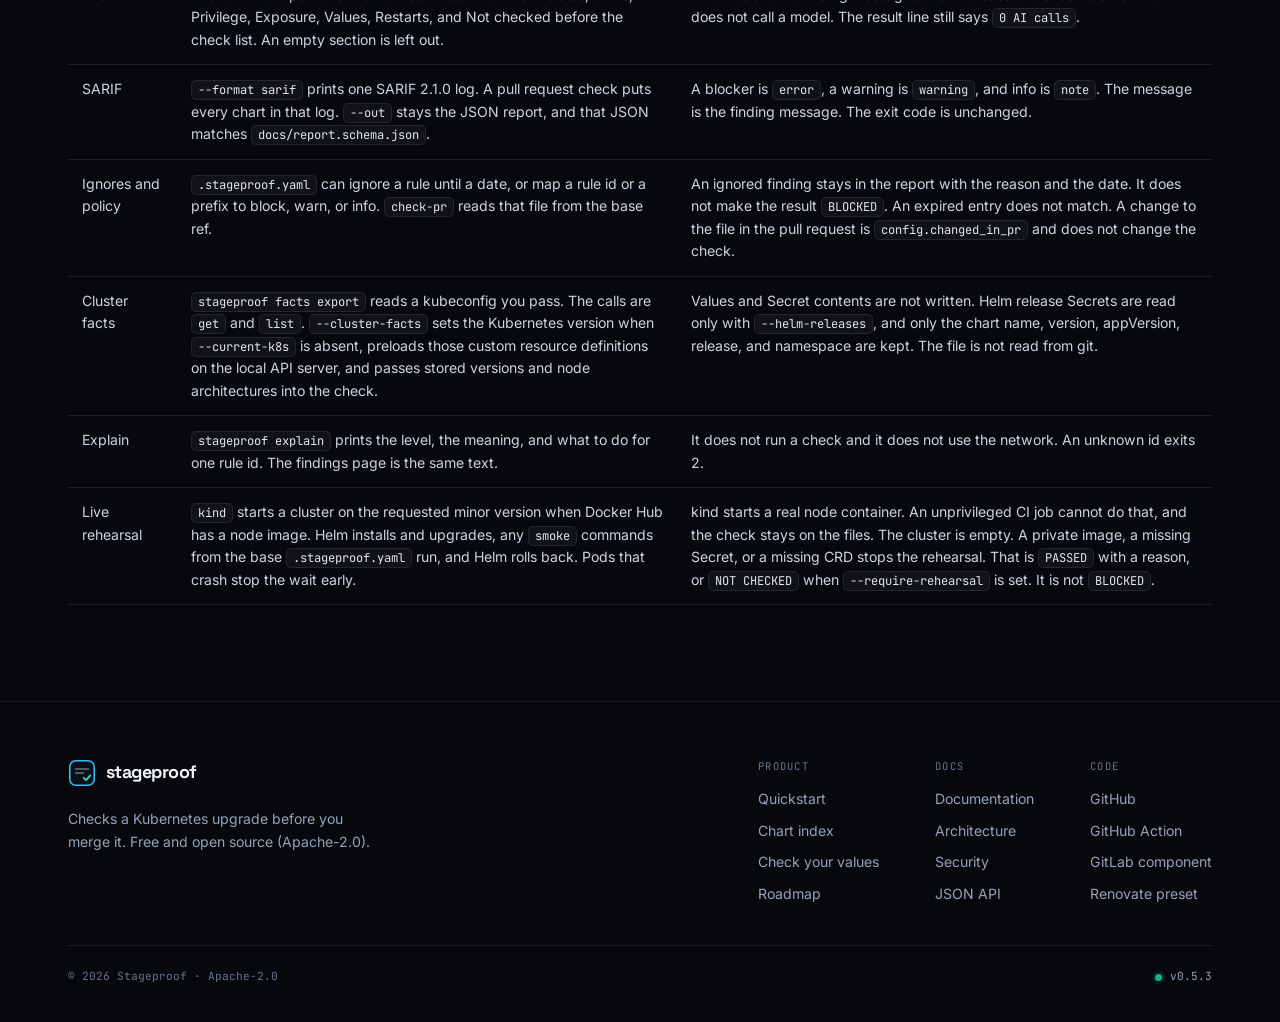
==== commit 716dcb7f: "report: format PR and MR comments with status icons and collapsible details Format Markdown comments" ====
--- a/web/architecture.html
+++ b/web/architecture.html
@@ -235,7 +235,7 @@
       </div>
       <div class="footer-bottom">
         <span>© 2026 Stageproof · Apache-2.0</span>
-        <span class="status-pill"><span class="dot-live"></span>v0.5.2</span>
+        <span class="status-pill"><span class="dot-live"></span>v0.5.3</span>
       </div>
     </div>
   </footer>
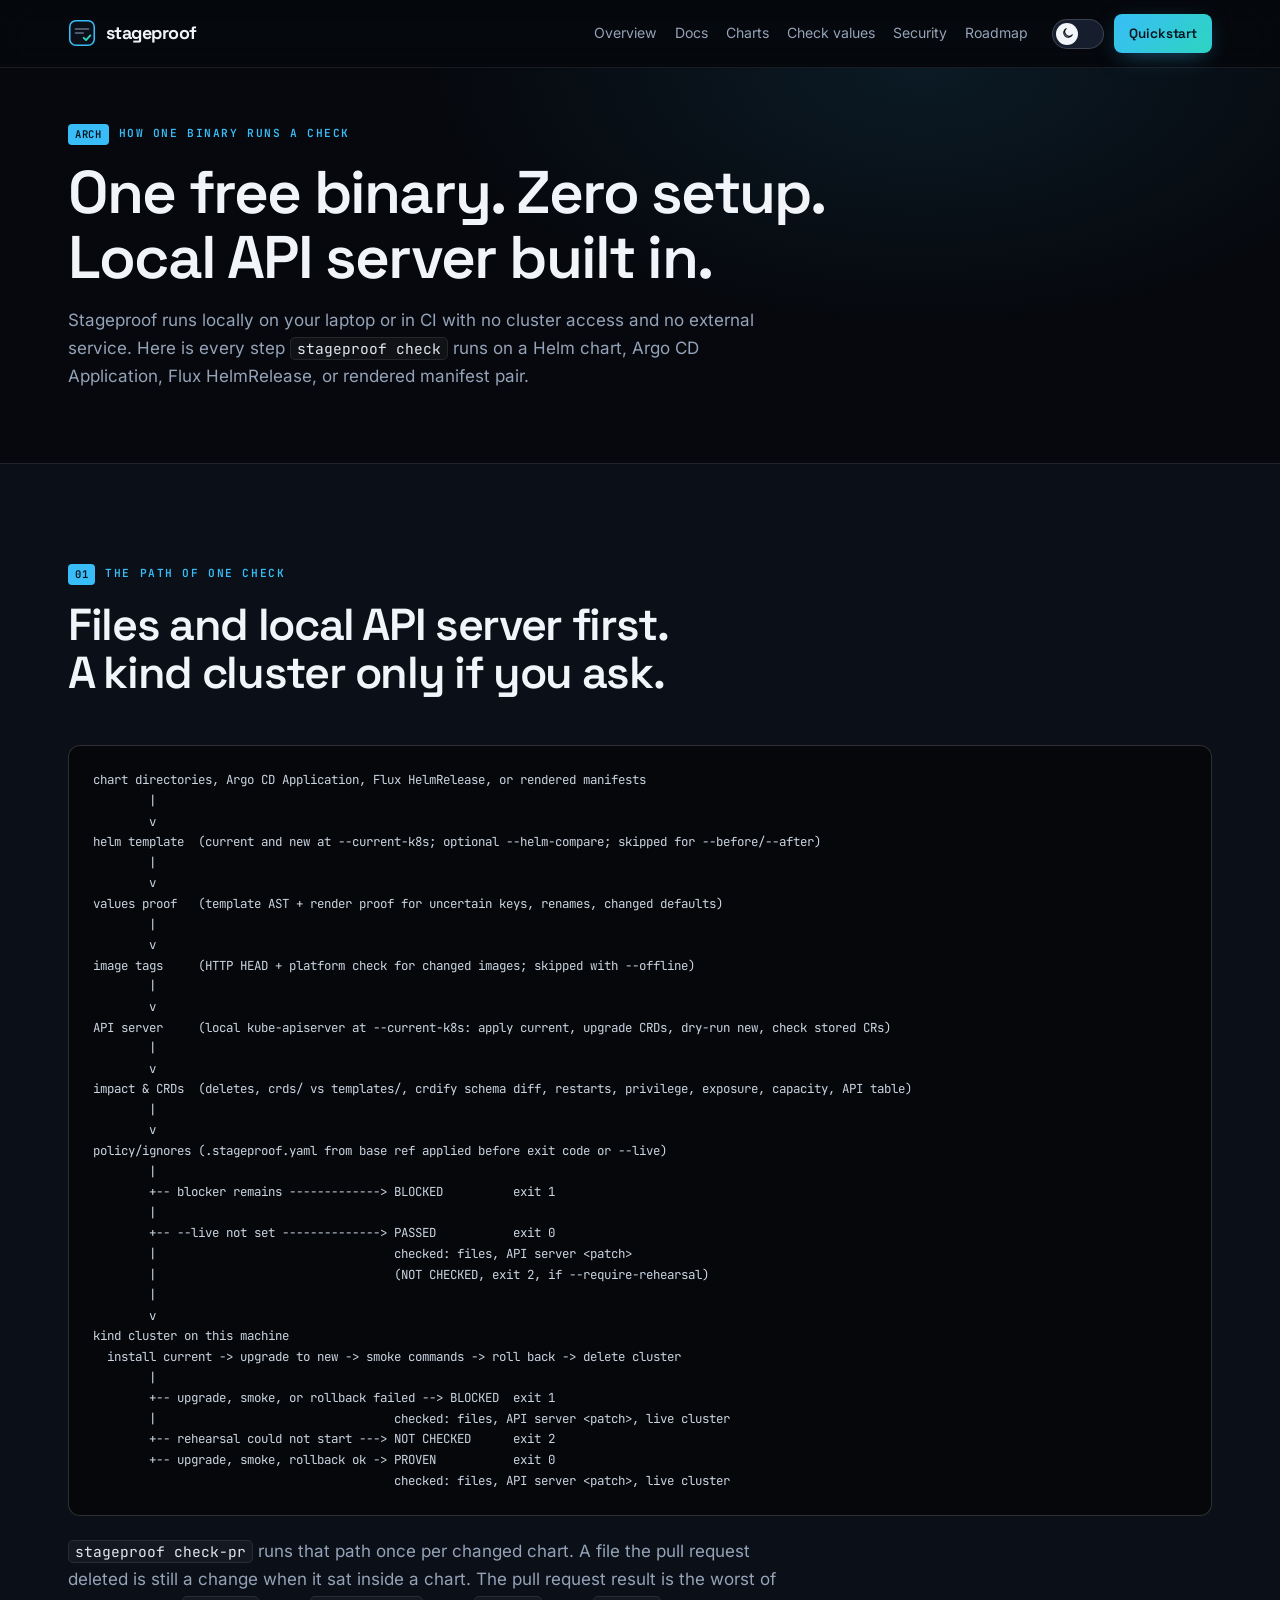
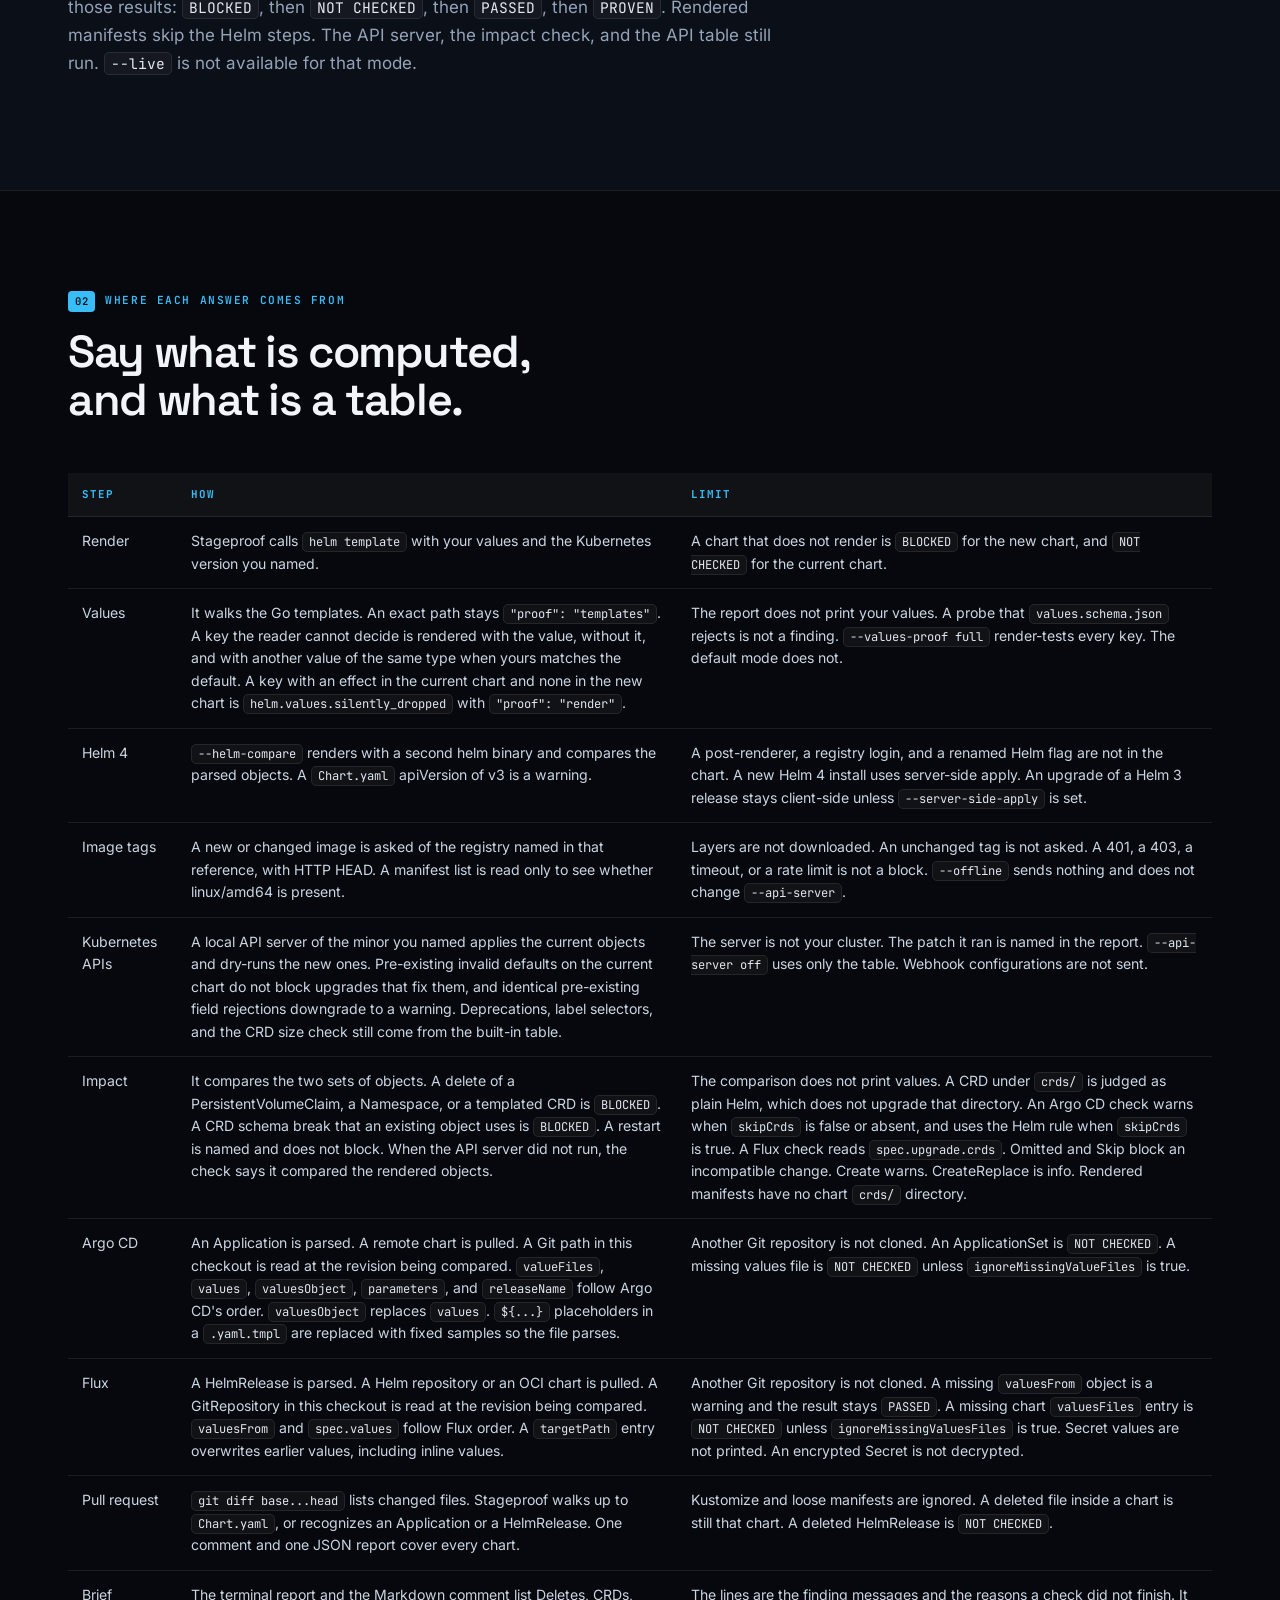
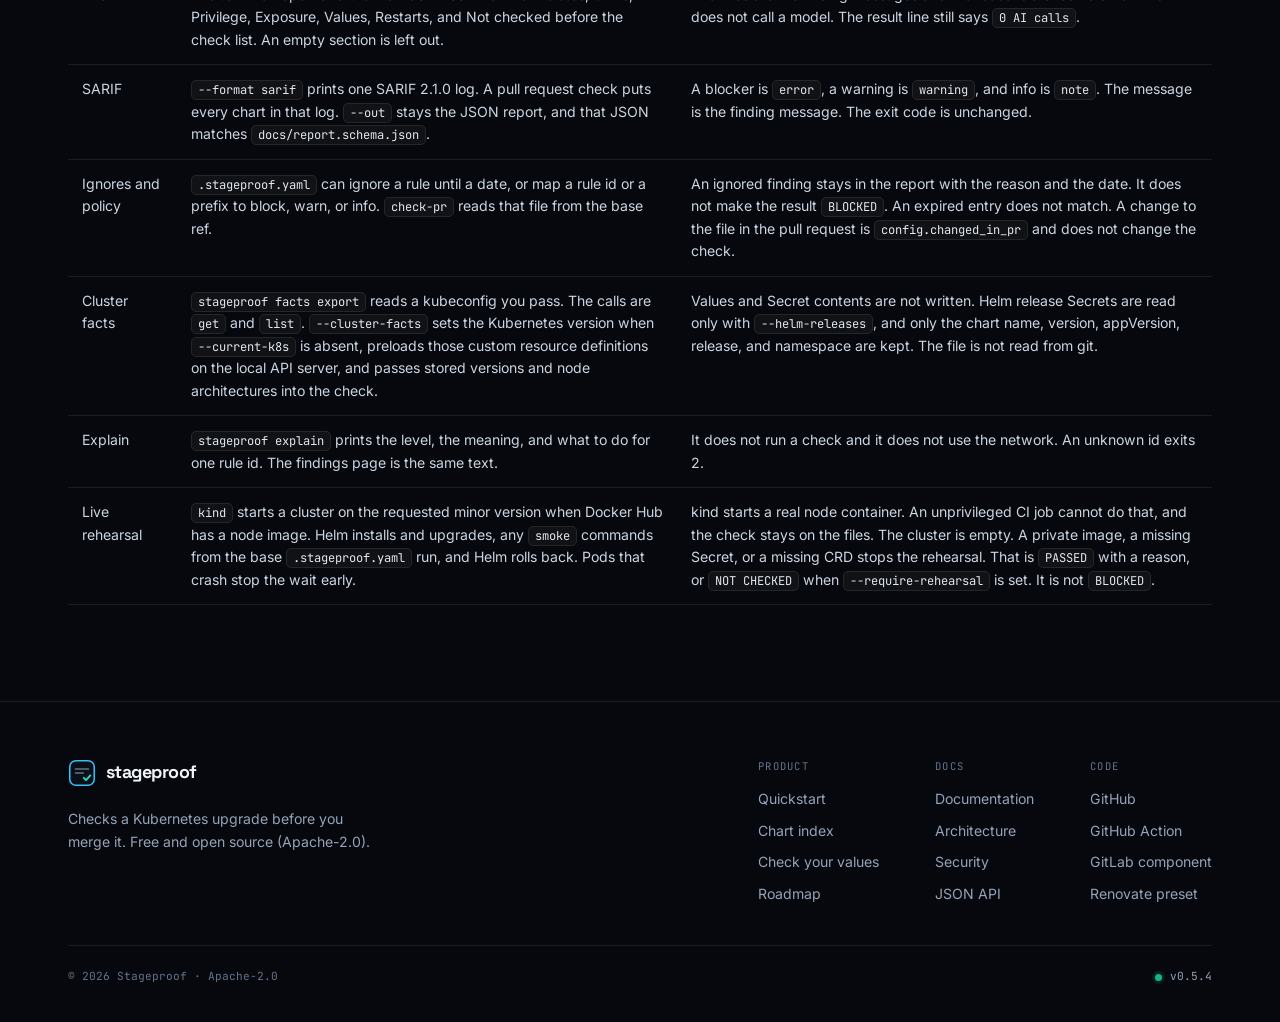
==== commit 0e974182: "helm: count and list every workload sharing an image update Group changed image references by image " ====
--- a/web/architecture.html
+++ b/web/architecture.html
@@ -235,7 +235,7 @@
       </div>
       <div class="footer-bottom">
         <span>© 2026 Stageproof · Apache-2.0</span>
-        <span class="status-pill"><span class="dot-live"></span>v0.5.3</span>
+        <span class="status-pill"><span class="dot-live"></span>v0.5.4</span>
       </div>
     </div>
   </footer>
